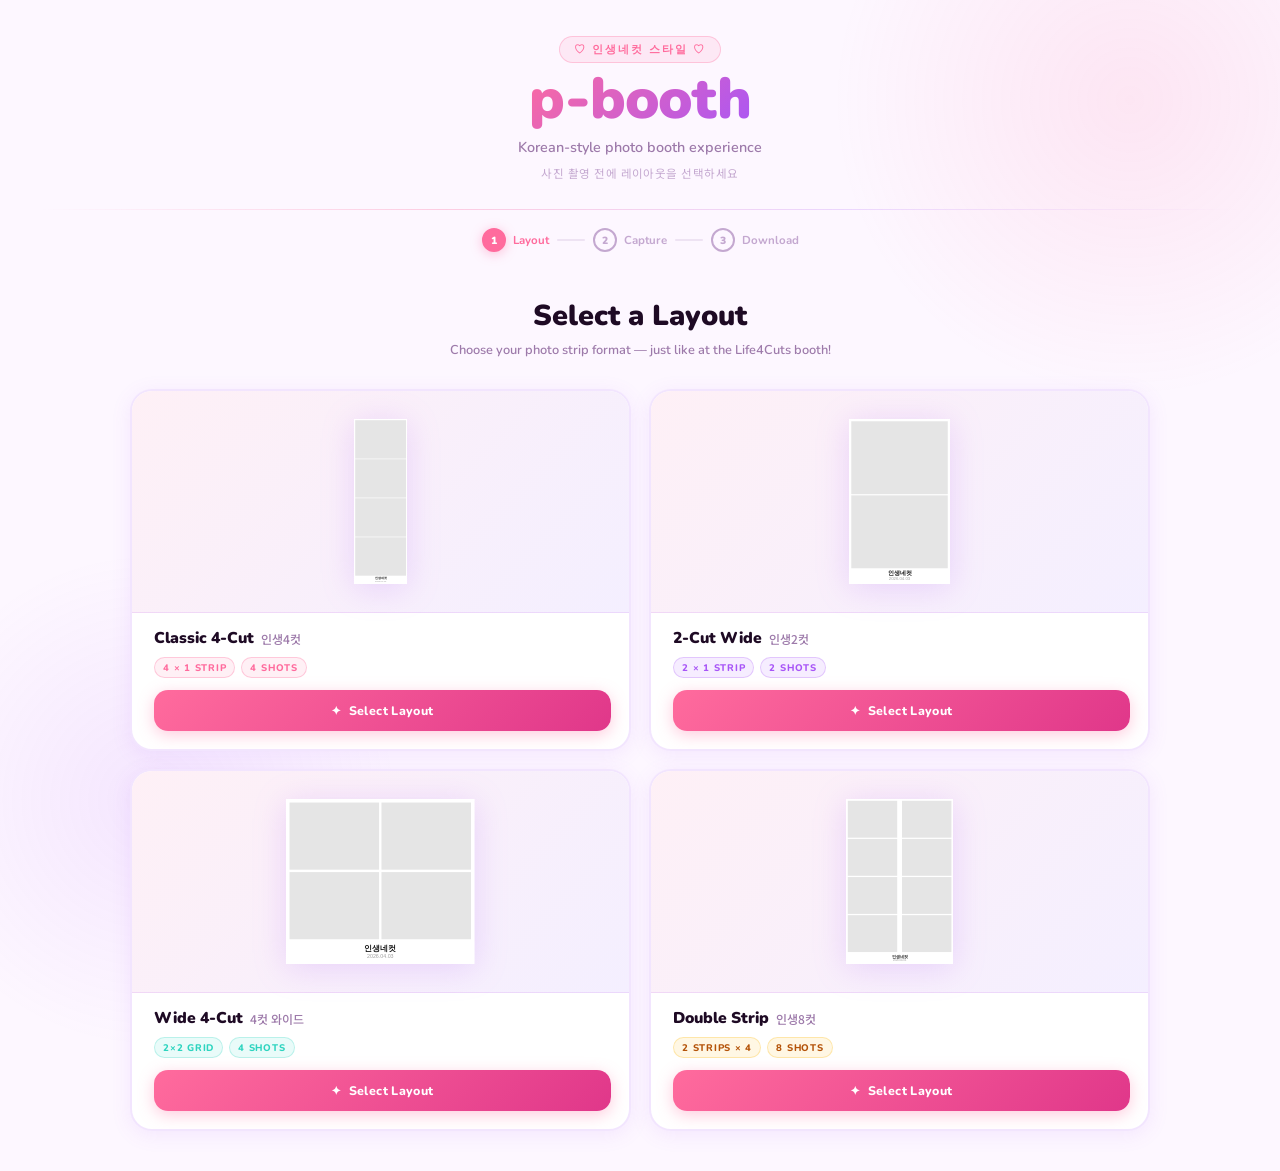
==== index.html @ baca501d "update" ====
<!DOCTYPE html>
<html lang="en">
<head>
  <meta charset="UTF-8">
  <meta name="viewport" content="width=device-width, initial-scale=1.0, maximum-scale=1.0">
  <title>p-booth — Choose Your Layout</title>
  <link rel="stylesheet" href="css/style.css">
</head>
<body>

  <header class="site-header">
    <span class="eyebrow">♡ 인생네컷 스타일 ♡</span>
    <h1><span class="highlight">p-booth</span></h1>
    <p class="subtitle">Korean-style photo booth experience</p>
    <p class="kr-label">사진 촬영 전에 레이아웃을 선택하세요</p>
    <div class="header-rule"></div>
  </header>

  <div class="steps">
    <div class="step active"><div class="step-num">1</div><span>Layout</span></div>
    <div class="divider"></div>
    <div class="step"><div class="step-num">2</div><span>Capture</span></div>
    <div class="divider"></div>
    <div class="step"><div class="step-num">3</div><span>Download</span></div>
  </div>

  <main class="page-wrapper">
    <div class="section-head fade-in">
      <h2>Select a Layout</h2>
      <p>Choose your photo strip format — just like at the Life4Cuts booth!</p>
    </div>

    <div class="layout-and-customize">
    <div id="layoutGrid" class="layout-grid stagger"></div>

    <!-- CUSTOMIZE PANEL -->
    <div id="customizePanel" class="customize-panel hidden">
      <div class="customize-inner">

        <div class="customize-header">
          <div class="customize-title">
            <span class="customize-icon">🎨</span>
            <div>
              <h3>Customize Your Strip</h3>
              <p>Pick a color, add text &amp; date</p>
            </div>
          </div>
          <div class="selected-layout-badge" id="selectedLayoutBadge"></div>
        </div>

        <!-- Strip Color -->
        <div class="customize-section">
          <label class="customize-label">Strip Background Color</label>
          <div class="color-swatches" id="colorSwatches">
            <div class="swatch-group-label">Pastels</div>
            <button class="color-swatch selected" data-color="#ffffff" data-name="White"    style="background:#ffffff;"  title="White"></button>
            <button class="color-swatch"          data-color="#ffe0ec" data-name="Blush"    style="background:#ffe0ec;"  title="Blush Pink"></button>
            <button class="color-swatch"          data-color="#f0e6ff" data-name="Lavender" style="background:#f0e6ff;"  title="Lavender"></button>
            <button class="color-swatch"          data-color="#d6f5f0" data-name="Mint"     style="background:#d6f5f0;"  title="Mint"></button>
            <button class="color-swatch"          data-color="#ffecd9" data-name="Peach"    style="background:#ffecd9;"  title="Peach"></button>
            <button class="color-swatch"          data-color="#d4ecff" data-name="Sky"      style="background:#d4ecff;"  title="Sky Blue"></button>
            <button class="color-swatch"          data-color="#fff3c2" data-name="Lemon"    style="background:#fff3c2;"  title="Lemon"></button>
            <button class="color-swatch"          data-color="#fce4f8" data-name="Lilac"    style="background:#fce4f8;"  title="Lilac"></button>
            <div class="swatch-group-label" style="margin-top:10px;">Dark</div>
            <button class="color-swatch dark-swatch" data-color="#1a1a1a" data-name="Black"       style="background:#1a1a1a;" title="Black"></button>
            <button class="color-swatch dark-swatch" data-color="#1e1b2e" data-name="Night Purple" style="background:#1e1b2e;" title="Night Purple"></button>
            <button class="color-swatch dark-swatch" data-color="#0f1f18" data-name="Dark Green"   style="background:#0f1f18;" title="Dark Green"></button>
            <button class="color-swatch dark-swatch" data-color="#1a0a0a" data-name="Dark Red"     style="background:#1a0a0a;" title="Dark Red"></button>
            <button class="color-swatch dark-swatch" data-color="#0d1b2a" data-name="Dark Navy"    style="background:#0d1b2a;" title="Dark Navy"></button>
            <button class="color-swatch dark-swatch" data-color="#2d2016" data-name="Dark Brown"   style="background:#2d2016;" title="Dark Brown"></button>
            <button class="color-swatch dark-swatch" data-color="#1f1f1f" data-name="Charcoal"     style="background:#1f1f1f;" title="Charcoal"></button>
            <button class="color-swatch dark-swatch" data-color="#12141c" data-name="Midnight"     style="background:#12141c;" title="Midnight"></button>
          </div>
          <p class="color-name-label" id="colorNameLabel">White</p>
        </div>

        <!-- Custom Text + Date row -->
        <div class="customize-section">
          <div class="text-date-row">
            <!-- Text -->
            <div class="text-date-col grow">
              <label class="customize-label" for="customTextInput">
                Strip Text <span style="color:var(--text-light);font-weight:600;">(optional)</span>
              </label>
              <div class="text-input-wrap">
                <input type="text" id="customTextInput" class="custom-text-input"
                  placeholder="e.g. BFFs 4ever ♡" maxlength="40">
                <span class="char-counter" id="charCounter">0/40</span>
              </div>
            </div>
            <!-- Date -->
            <div class="text-date-col">
              <label class="customize-label" for="customDateInput">Date</label>
              <input type="date" id="customDateInput" class="custom-date-input">
            </div>
          </div>

          <div class="text-suggestions" style="margin-top:10px;">
            <span class="text-sug-label">Quick text:</span>
            <button class="text-sug" onclick="setCustomText('best friends ♡')">best friends ♡</button>
            <button class="text-sug" onclick="setCustomText('memories 🌸')">memories 🌸</button>
            <button class="text-sug" onclick="setCustomText('인생네컷 ✦')">인생네컷 ✦</button>
          </div>
        </div>

        <button class="btn btn-primary btn-lg continue-btn" id="continueBtn" onclick="continueToCamera()">
          <span>✦</span> Continue →
        </button>

      </div>
    </div>

    </div><!-- end layout-and-customize -->

  </main>

  <script src="js/layout.js"></script>
</body>
</html>
---- css/style.css ----
@import url('https://fonts.googleapis.com/css2?family=Nunito:ital,wght@0,400;0,600;0,700;0,800;0,900;1,400&family=Noto+Sans+KR:wght@400;500;700&display=swap');

/* ─── TOKENS ─── */
:root {
  --bg:           #fdf7ff;
  --bg-2:         #fff0f7;
  --surface:      #ffffff;
  --pink:         #ff6b9d;
  --pink-light:   #ffb3ce;
  --pink-dim:     rgba(255,107,157,.1);
  --pink-border:  rgba(255,107,157,.3);
  --purple:       #a855f7;
  --purple-dim:   rgba(168,85,247,.1);
  --mint:         #2dd4bf;
  --mint-dim:     rgba(45,212,191,.1);
  --yellow:       #fbbf24;
  --yellow-dim:   rgba(251,191,36,.12);
  --text:         #1e0a24;
  --text-muted:   #9d7aaa;
  --text-light:   #c4a8d0;
  --border:       rgba(168,85,247,.15);

  --radius:       14px;
  --radius-lg:    22px;
  --radius-xl:    30px;
  --shadow-sm:    0 2px 12px rgba(168,85,247,.08);
  --shadow:       0 8px 32px rgba(168,85,247,.12);
  --shadow-hover: 0 16px 48px rgba(255,107,157,.2);
  --shadow-card:  0 4px 20px rgba(168,85,247,.1);
  --transition:   0.25s cubic-bezier(.4,0,.2,1);

  --font-ui: 'Nunito', sans-serif;
  --font-kr: 'Noto Sans KR', sans-serif;
}

/* ─── RESET ─── */
*, *::before, *::after { box-sizing: border-box; margin: 0; padding: 0; }
html { font-size: 16px; scroll-behavior: smooth; -webkit-text-size-adjust: 100%; }
body {
  font-family: var(--font-ui);
  background: var(--bg);
  color: var(--text);
  min-height: 100vh;
  overflow-x: hidden;
  position: relative;
}

body::before {
  content: '';
  position: fixed; top: -200px; right: -150px;
  width: 600px; height: 600px;
  background: radial-gradient(circle, rgba(255,107,157,.12) 0%, transparent 70%);
  pointer-events: none; z-index: 0;
}
body::after {
  content: '';
  position: fixed; bottom: -150px; left: -100px;
  width: 500px; height: 500px;
  background: radial-gradient(circle, rgba(168,85,247,.1) 0%, transparent 70%);
  pointer-events: none; z-index: 0;
}

/* ─── PAGE WRAPPER ─── */
.page-wrapper {
  max-width: 1100px; margin: 0 auto;
  padding: 0 40px;
  position: relative; z-index: 1;
}

/* ─── HEADER ─── */
.site-header {
  padding: 36px 40px 0;
  display: flex; flex-direction: column;
  align-items: center; gap: 8px;
  position: relative; z-index: 1;
}

.site-header .eyebrow {
  display: inline-flex; align-items: center; gap: 7px;
  font-size: 0.68rem; letter-spacing: 0.18em; text-transform: uppercase;
  color: var(--pink); font-weight: 800;
  background: var(--pink-dim); border: 1.5px solid var(--pink-border);
  padding: 5px 14px; border-radius: 20px;
}

.site-header h1 {
  font-family: var(--font-ui);
  font-size: clamp(2rem, 6vw, 3.6rem);
  font-weight: 900; line-height: 1;
  color: var(--text); letter-spacing: -0.02em;
}
.site-header h1 .highlight {
  background: linear-gradient(135deg, var(--pink) 0%, var(--purple) 100%);
  -webkit-background-clip: text; -webkit-text-fill-color: transparent;
  background-clip: text;
}
.site-header .subtitle { font-size: 0.9rem; color: var(--text-muted); font-weight: 600; }
.site-header .kr-label {
  font-family: var(--font-kr);
  font-size: 0.72rem; color: var(--text-light); letter-spacing: 0.04em;
}

/* Compact header for camera/result pages — smaller logo, less vertical space */
.site-header.compact {
  padding: 12px 40px 0;
  flex-direction: column;
  align-items: center;
  gap: 4px;
}
.site-header.compact .eyebrow { display: none; }
.site-header.compact h1 { font-size: 1.5rem; }
.site-header.compact .subtitle,
.site-header.compact .kr-label { display: none; }
.site-header.compact .header-rule { margin: 6px 0 0; }

/* ─── TOP NAV BAR (camera + result pages) ─── */
.top-bar {
  display: flex; align-items: center; justify-content: space-between;
  padding: 0 28px;
  height: 48px;
  border-bottom: 1.5px solid var(--border);
  position: relative; z-index: 10;
  background: rgba(255,255,255,0.7);
  backdrop-filter: blur(8px);
  flex-shrink: 0;
}
.top-bar-logo {
  font-family: var(--font-ui);
  font-size: 1.3rem; font-weight: 900; line-height: 1;
  background: linear-gradient(135deg, var(--pink) 0%, var(--purple) 100%);
  -webkit-background-clip: text; -webkit-text-fill-color: transparent;
  background-clip: text;
  text-decoration: none;
}
.top-bar-steps {
  display: flex; align-items: center; gap: 7px;
  font-size: 0.7rem; font-weight: 700; color: var(--text-light);
  position: absolute; left: 50%; transform: translateX(-50%);
}
.top-bar-steps .step { display: flex; align-items: center; gap: 5px; }
.top-bar-steps .step.active { color: var(--pink); }
.top-bar-steps .step.done   { color: var(--purple); }
.top-bar-steps .step-num {
  width: 20px; height: 20px; border-radius: 50%;
  border: 1.5px solid currentColor;
  display: flex; align-items: center; justify-content: center;
  font-size: 0.58rem; font-weight: 900;
}
.top-bar-steps .step.active .step-num { background: var(--pink); border-color: var(--pink); color: white; }
.top-bar-steps .step.done   .step-num { background: var(--purple); border-color: var(--purple); color: white; font-size: 0.5rem; }
.top-bar-steps .divider { width: 20px; height: 1.5px; background: currentColor; opacity: .25; border-radius: 1px; }
.top-bar-right { display: flex; align-items: center; gap: 10px; }
.top-bar-back {
  font-size: 0.7rem; font-weight: 700; color: var(--text-muted);
  text-decoration: none; transition: color var(--transition);
}
.top-bar-back:hover { color: var(--pink); }

.header-rule {
  width: 100%; height: 1.5px;
  background: linear-gradient(90deg, transparent, rgba(255,107,157,.3), rgba(168,85,247,.2), transparent);
  margin: 20px 0 0;
}

/* ─── STEPS ─── */
.steps {
  display: flex; align-items: center; gap: 8px;
  justify-content: center; padding: 18px 0;
  font-size: 0.72rem; color: var(--text-light); font-weight: 700;
  position: relative; z-index: 1;
}
.steps .step { display: flex; align-items: center; gap: 7px; transition: color var(--transition); }
.steps .step.active { color: var(--pink); }
.steps .step.done   { color: var(--purple); }
.steps .step-num {
  width: 24px; height: 24px; border-radius: 50%;
  border: 2px solid currentColor;
  display: flex; align-items: center; justify-content: center;
  font-size: 0.65rem; font-weight: 900;
}
.steps .step.active .step-num {
  background: var(--pink); border-color: var(--pink); color: white;
  box-shadow: 0 2px 12px rgba(255,107,157,.4);
}
.steps .step.done .step-num { background: var(--purple); border-color: var(--purple); color: white; }
.steps .divider { width: 28px; height: 2px; background: currentColor; opacity: .25; border-radius: 1px; }

/* ─── SECTION HEADING ─── */
.section-head { text-align: center; margin: 26px 0 30px; }
.section-head h2 { font-size: clamp(1.2rem, 3vw, 1.8rem); font-weight: 900; color: var(--text); }
.section-head p  { font-size: 0.8rem; color: var(--text-muted); margin-top: 6px; font-weight: 600; }

/* ─── LAYOUT GRID ─── */
.layout-grid {
  display: grid; grid-template-columns: repeat(2, 1fr);
  gap: 18px; margin: 0 auto 40px;
}

/* ─── LAYOUT CARD ─── */
.layout-card {
  background: var(--surface);
  border: 2px solid var(--border);
  border-radius: var(--radius-lg); overflow: hidden;
  cursor: pointer; position: relative;
  box-shadow: var(--shadow-card);
  transition: border-color var(--transition), transform var(--transition), box-shadow var(--transition);
  -webkit-tap-highlight-color: transparent;
}
.layout-card::before {
  content: ''; position: absolute; top: 0; left: 0;
  width: 4px; height: 100%;
  background: var(--card-accent, var(--pink));
  transition: width var(--transition);
}
.layout-card:hover   { border-color: var(--pink-border); transform: translateY(-4px); box-shadow: var(--shadow-hover); }
.layout-card:hover::before { width: 6px; }
.layout-card.selected {
  border-color: var(--pink);
  box-shadow: 0 0 0 3px rgba(255,107,157,.18), var(--shadow-hover);
}

.badge-selected {
  display: none; position: absolute; top: 10px; right: 10px;
  background: var(--pink); color: white;
  font-size: 0.6rem; font-weight: 900; letter-spacing: 0.1em; text-transform: uppercase;
  padding: 3px 9px; border-radius: 20px;
  box-shadow: 0 2px 8px rgba(255,107,157,.4); z-index: 2;
}
.layout-card.selected .badge-selected { display: block; }

.layout-preview {
  background: linear-gradient(135deg, #fef0f6 0%, #f4efff 100%);
  display: flex; align-items: center; justify-content: center;
  padding: 28px 20px; min-height: 200px;
  border-bottom: 1.5px solid var(--border);
  gap: 10px;
}
.layout-preview svg {
  max-height: 165px; width: auto;
  filter: drop-shadow(0 4px 16px rgba(168,85,247,.2));
  transition: transform var(--transition);
}
.layout-card:hover .layout-preview svg { transform: scale(1.05) translateY(-2px); }

.layout-info { padding: 14px 18px 18px 22px; }
.layout-info .layout-name {
  font-size: 0.98rem; font-weight: 900; color: var(--text);
  display: flex; align-items: center; gap: 7px; flex-wrap: wrap;
}
.layout-info .layout-name .kr {
  font-family: var(--font-kr); font-size: 0.75rem;
  font-weight: 500; color: var(--text-muted);
}
.layout-info .layout-meta { display: flex; gap: 6px; margin: 8px 0 12px; flex-wrap: wrap; }
.meta-tag {
  font-size: 0.6rem; letter-spacing: 0.08em; text-transform: uppercase;
  font-weight: 800; padding: 3px 8px; border-radius: 20px;
}
.meta-tag.pink   { color: var(--pink);   background: var(--pink-dim);   border: 1.5px solid var(--pink-border); }
.meta-tag.purple { color: var(--purple); background: var(--purple-dim); border: 1.5px solid rgba(168,85,247,.25); }
.meta-tag.mint   { color: var(--mint);   background: var(--mint-dim);   border: 1.5px solid rgba(45,212,191,.25); }
.meta-tag.yellow { color: #b45309;       background: var(--yellow-dim); border: 1.5px solid rgba(251,191,36,.3); }

/* ─── TWO-COLUMN DESKTOP LAYOUT ─── */
.layout-and-customize {
  display: flex;
  align-items: flex-start;
  gap: 24px;
  max-width: 1100px;
  margin: 0 auto;
}
.layout-and-customize .layout-grid {
  flex: 1 1 0;
  min-width: 0;
  margin: 0 0 40px;
}

/* ─── CUSTOMIZE PANEL ─── */
.customize-panel {
  width: 360px;
  flex-shrink: 0;
  position: sticky;
  top: 24px;
  background: var(--surface);
  border: 2px solid var(--pink-border);
  border-radius: var(--radius-xl);
  box-shadow: 0 20px 60px rgba(255,107,157,.12);
  overflow: hidden;
  transform: translateY(0);
  transition: opacity 0.4s ease, transform 0.4s ease;
  margin-bottom: 60px;
}
.customize-panel.hidden { display: none; }
.customize-panel.panel-enter { animation: panelSlideIn 0.4s cubic-bezier(.4,0,.2,1); }
@keyframes panelSlideIn {
  from { opacity: 0; transform: translateY(20px); }
  to   { opacity: 1; transform: translateY(0); }
}

.customize-inner {
  padding: 28px 32px;
}

.customize-header {
  display: flex; align-items: center; justify-content: space-between;
  margin-bottom: 24px; flex-wrap: wrap; gap: 12px;
}
.customize-title {
  display: flex; align-items: center; gap: 14px;
}
.customize-icon { font-size: 2rem; }
.customize-title h3 { font-size: 1.1rem; font-weight: 900; color: var(--text); }
.customize-title p  { font-size: 0.72rem; color: var(--text-muted); font-weight: 600; margin-top: 2px; }

.selected-layout-badge {
  display: flex; align-items: center; gap: 8px;
  background: var(--pink-dim); border: 1.5px solid var(--pink-border);
  padding: 6px 14px; border-radius: 20px;
  font-size: 0.72rem; font-weight: 800; color: var(--pink);
}
.badge-layout-dot {
  width: 10px; height: 10px; border-radius: 50%; display: inline-block;
}

.customize-section {
  margin-bottom: 24px;
}
.customize-label {
  display: block; font-size: 0.7rem; font-weight: 900;
  letter-spacing: 0.12em; text-transform: uppercase;
  color: var(--text-muted); margin-bottom: 12px;
}

/* ─── COLOR SWATCHES ─── */
.color-swatches {
  display: flex; flex-wrap: wrap; gap: 10px; margin-bottom: 8px;
}
.color-swatch {
  width: 44px; height: 44px; border-radius: 50%;
  border: 3px solid transparent;
  cursor: pointer; position: relative;
  transition: transform var(--transition), box-shadow var(--transition), border-color var(--transition);
  box-shadow: 0 2px 8px rgba(0,0,0,.12);
  -webkit-tap-highlight-color: transparent;
  outline: none;
}
.color-swatch:hover { transform: scale(1.12); box-shadow: 0 4px 16px rgba(0,0,0,.2); }
.color-swatch.selected {
  border-color: var(--pink);
  box-shadow: 0 0 0 3px rgba(255,107,157,.3), 0 4px 16px rgba(0,0,0,.2);
  transform: scale(1.1);
}
.color-swatch.selected::after {
  content: '✓';
  position: absolute; inset: 0;
  display: flex; align-items: center; justify-content: center;
  font-size: 18px; font-weight: 900; color: rgba(0,0,0,.45);
}
/* White swatch gets a border so it's visible */
.color-swatch[data-color="#ffffff"] { border: 3px solid #e8d8f4; }
.color-swatch[data-color="#ffffff"].selected { border-color: var(--pink); }

.color-name-label {
  font-size: 0.72rem; font-weight: 700; color: var(--text-muted);
}

/* ─── STRIP COLOR PREVIEW ─── */
.strip-color-preview {
  display: flex; align-items: center; justify-content: center;
  padding: 20px;
  background: linear-gradient(135deg, #fef0f6, #f4efff);
  border-radius: var(--radius);
  border: 1.5px solid var(--border);
  min-height: 120px;
}

.preview-strip {
  width: 80px; border-radius: 6px;
  overflow: hidden; box-shadow: 0 4px 20px rgba(168,85,247,.2);
  transition: background 0.3s ease;
  border: 1.5px solid rgba(168,85,247,.15);
}

.preview-bar {
  height: 8px;
  transition: background 0.3s ease;
}

.preview-photos {
  padding: 4px;
  display: grid; grid-template-columns: 1fr;
  gap: 3px;
}
.preview-photo-slot {
  height: 16px; border-radius: 3px;
  background: rgba(255,255,255,.6);
  border: 1px solid rgba(168,85,247,.2);
  transition: border-color 0.3s;
}

.preview-footer {
  padding: 4px 6px; text-align: center;
}
.preview-footer span {
  font-size: 5px; font-weight: 800; color: white;
  font-family: var(--font-ui); white-space: nowrap;
  display: block; overflow: hidden; text-overflow: ellipsis;
}

/* ─── CUSTOM TEXT INPUT ─── */
.text-input-wrap {
  position: relative; margin-bottom: 10px;
}
.custom-text-input {
  width: 100%; padding: 12px 50px 12px 16px;
  background: var(--bg); border: 2px solid var(--border);
  border-radius: var(--radius); font-family: var(--font-ui);
  font-size: 0.88rem; font-weight: 600; color: var(--text);
  outline: none; transition: border-color var(--transition), box-shadow var(--transition);
  -webkit-appearance: none; appearance: none;
}
.custom-text-input:focus {
  border-color: var(--pink);
  box-shadow: 0 0 0 3px rgba(255,107,157,.12);
}
.custom-text-input::placeholder { color: var(--text-light); }

.char-counter {
  position: absolute; right: 14px; top: 50%; transform: translateY(-50%);
  font-size: 0.62rem; font-weight: 700; color: var(--text-light);
}

.text-suggestions {
  display: flex; flex-wrap: wrap; align-items: center; gap: 7px;
}
.text-sug-label {
  font-size: 0.65rem; font-weight: 800; color: var(--text-muted);
  text-transform: uppercase; letter-spacing: 0.08em;
}
.text-sug {
  font-family: var(--font-ui); font-size: 0.7rem; font-weight: 700;
  color: var(--purple); background: var(--purple-dim);
  border: 1.5px solid rgba(168,85,247,.25);
  padding: 4px 10px; border-radius: 20px;
  cursor: pointer; transition: all var(--transition);
  -webkit-tap-highlight-color: transparent;
}
.text-sug:hover { background: var(--purple); color: white; border-color: var(--purple); }

.continue-btn {
  width: 100%; margin-top: 8px;
  background: linear-gradient(135deg, var(--pink), #e0378a);
  color: white; padding: 16px 24px;
  font-size: 0.9rem; font-weight: 800;
  border: none; border-radius: var(--radius);
  box-shadow: 0 6px 20px rgba(255,107,157,.35);
  cursor: pointer; transition: all var(--transition);
  -webkit-tap-highlight-color: transparent;
}
.continue-btn:hover {
  transform: translateY(-2px);
  box-shadow: 0 10px 28px rgba(255,107,157,.45);
}
.continue-btn:active { transform: scale(0.98); }

/* ─── BUTTONS ─── */
.btn {
  display: inline-flex; align-items: center; justify-content: center; gap: 7px;
  font-family: var(--font-ui); font-size: 0.78rem; font-weight: 800;
  letter-spacing: 0.03em; border: none; cursor: pointer;
  border-radius: var(--radius); transition: all var(--transition);
  text-decoration: none; white-space: nowrap;
  -webkit-tap-highlight-color: transparent; touch-action: manipulation;
}
.btn-primary {
  background: linear-gradient(135deg, var(--pink), #e0378a);
  color: white; padding: 12px 20px; width: 100%;
  box-shadow: 0 4px 16px rgba(255,107,157,.35);
}
.btn-primary:hover {
  background: linear-gradient(135deg, #ff85b3, var(--pink));
  box-shadow: 0 6px 24px rgba(255,107,157,.5); transform: translateY(-1px);
}
.btn-primary:active { transform: scale(0.98); }
.btn-secondary {
  background: white; color: var(--text);
  padding: 12px 20px; border: 2px solid var(--border);
  box-shadow: var(--shadow-sm);
}
.btn-secondary:hover { border-color: var(--pink); color: var(--pink); }
.btn-purple {
  background: linear-gradient(135deg, var(--purple), #7c3aed);
  color: white; padding: 12px 20px;
  box-shadow: 0 4px 16px rgba(168,85,247,.35);
}
.btn-purple:hover { box-shadow: 0 6px 24px rgba(168,85,247,.5); transform: translateY(-1px); }
.btn-mint {
  background: linear-gradient(135deg, var(--mint), #0d9488);
  color: white; padding: 12px 20px;
  box-shadow: 0 4px 14px rgba(45,212,191,.3);
}
.btn-ghost {
  background: transparent; color: var(--text-muted); padding: 10px 16px; font-size: 0.72rem;
}
.btn-ghost:hover { color: var(--pink); }
.btn-lg { padding: 15px 28px; font-size: 0.85rem; border-radius: 16px; }

/* ─── MODE TOGGLE ─── */
.mode-toggle-wrap {
  display: flex; justify-content: center;
  padding: 8px 0 0; position: relative; z-index: 1;
}
.mode-toggle {
  display: flex; gap: 0;
  background: var(--surface); border: 2px solid var(--border);
  border-radius: 50px; padding: 4px;
  box-shadow: var(--shadow-sm);
}
.mode-btn {
  font-family: var(--font-ui); font-size: 0.78rem; font-weight: 800;
  padding: 9px 22px; border-radius: 50px; border: none;
  cursor: pointer; background: transparent; color: var(--text-muted);
  transition: all var(--transition); white-space: nowrap;
  -webkit-tap-highlight-color: transparent;
}
.mode-btn.active {
  background: linear-gradient(135deg, var(--pink), #e0378a);
  color: white; box-shadow: 0 3px 12px rgba(255,107,157,.35);
}

/* ─── CAMERA PAGE ─── */
.camera-layout {
  display: grid; grid-template-columns: 1fr 270px; gap: 16px;
  max-width: 980px; margin: 0 auto; padding: 0 24px 12px;
  align-items: stretch; height: 100%;
  box-sizing: border-box;
  position: relative; z-index: 1;
}
.camera-viewfinder {
  position: relative; background: #1a0a24;
  border-radius: var(--radius-lg); overflow: hidden;
  border: 2px solid var(--border); aspect-ratio: 4/3; box-shadow: var(--shadow);
}
.camera-viewfinder video, canvas#snapshot {
  width: 100%; height: 100%; object-fit: cover; display: block;
}
canvas#snapshot { display: none; }
.vf-corner {
  position: absolute; width: 22px; height: 22px;
  border-color: var(--pink); border-style: solid; opacity: .85;
}
.vf-corner.tl { top: 12px; left: 12px; border-width: 2px 0 0 2px; border-radius: 4px 0 0 0; }
.vf-corner.tr { top: 12px; right: 12px; border-width: 2px 2px 0 0; border-radius: 0 4px 0 0; }
.vf-corner.bl { bottom: 12px; left: 12px; border-width: 0 0 2px 2px; border-radius: 0 0 0 4px; }
.vf-corner.br { bottom: 12px; right: 12px; border-width: 0 2px 2px 0; border-radius: 0 0 4px 0; }

.countdown-overlay {
  position: absolute; inset: 0;
  background: rgba(10,0,20,.75); backdrop-filter: blur(3px);
  display: flex; flex-direction: column;
  align-items: center; justify-content: center;
  z-index: 10; opacity: 0; pointer-events: none; transition: opacity 0.2s;
}
.countdown-overlay.visible { opacity: 1; pointer-events: auto; }
.countdown-number {
  font-size: 9rem; font-weight: 900; line-height: 1;
  background: linear-gradient(135deg, var(--pink), var(--purple));
  -webkit-background-clip: text; -webkit-text-fill-color: transparent; background-clip: text;
  filter: drop-shadow(0 0 24px rgba(255,107,157,.5));
  animation: countPulse 1s ease-in-out;
}
@keyframes countPulse {
  0%   { transform: scale(1.5); opacity: 0; }
  25%  { transform: scale(1);   opacity: 1; }
  80%  { transform: scale(1);   opacity: 1; }
  100% { transform: scale(.8);  opacity: 0; }
}
.countdown-label {
  font-size: 0.78rem; font-weight: 800; letter-spacing: 0.18em;
  text-transform: uppercase; color: rgba(255,255,255,.6); margin-top: 14px;
}

.flash-overlay {
  position: absolute; inset: 0; background: white; opacity: 0;
  pointer-events: none; z-index: 20; transition: opacity 0.05s;
}

.shot-progress { margin-top: 14px; }
.shot-bar-track { height: 4px; background: rgba(168,85,247,.12); border-radius: 2px; overflow: hidden; }
.shot-bar-fill {
  height: 100%; background: linear-gradient(90deg, var(--pink), var(--purple));
  border-radius: 2px; transition: width 0.4s cubic-bezier(.4,0,.2,1); width: 0%;
}
.shot-labels { display: flex; justify-content: space-between; margin-top: 8px; }
.shot-label-current { font-size: 0.72rem; font-weight: 800; color: var(--pink); }
.shot-label-total   { font-size: 0.72rem; color: var(--text-muted); font-weight: 600; }

.camera-controls { margin-top: 16px; display: flex; gap: 10px; align-items: center; }

/* Sidebar */
.sidebar-panel {
  background: var(--surface); border: 2px solid var(--border);
  border-radius: var(--radius-lg); padding: 16px;
  margin-bottom: 14px; box-shadow: var(--shadow-sm);
}
.sidebar-panel h3 {
  font-size: 0.6rem; font-weight: 900; letter-spacing: 0.18em;
  text-transform: uppercase; color: var(--text-muted); margin-bottom: 12px;
}
.layout-badge { display: flex; align-items: center; gap: 12px; }
.layout-badge-icon {
  width: 46px; height: 46px;
  background: linear-gradient(135deg, var(--pink-dim), var(--purple-dim));
  border: 2px solid var(--pink-border); border-radius: 12px;
  display: flex; align-items: center; justify-content: center;
  font-size: 0.65rem; font-weight: 900; color: var(--pink);
  text-align: center; line-height: 1.3; font-family: var(--font-kr);
}
.layout-badge-info .name { font-weight: 900; font-size: 0.9rem; color: var(--text); }
.layout-badge-info .sub  { font-size: 0.62rem; color: var(--text-light); font-weight: 700; margin-top: 2px; }

/* Strip style sidebar */
.sidebar-strip-style {
  display: flex; align-items: center; gap: 8px; flex-wrap: wrap;
  font-size: 0.75rem; font-weight: 700; color: var(--text-muted);
}
.strip-color-dot {
  width: 18px; height: 18px; border-radius: 50%;
  border: 2px solid rgba(168,85,247,.2); flex-shrink: 0;
}
.sidebar-text-preview {
  font-size: 0.62rem; color: var(--text-light); font-style: italic;
  max-width: 180px; overflow: hidden; text-overflow: ellipsis; white-space: nowrap;
}
.btn-edit-style {
  display: inline-block; font-size: 0.62rem; font-weight: 800;
  color: var(--purple); text-decoration: none; margin-top: 6px;
  transition: color var(--transition);
}
.btn-edit-style:hover { color: var(--pink); }

.thumbnails-grid { display: grid; gap: 7px; }
.thumbnails-grid.cols-1 { grid-template-columns: 1fr; }
.thumbnails-grid.cols-2 { grid-template-columns: repeat(2, 1fr); }
.thumbnails-grid.cols-4 { grid-template-columns: repeat(4, 1fr); }

.thumb-slot {
  aspect-ratio: 1.55 / 1; /* matches exact reference photo ratio */
  background: linear-gradient(135deg, #fef0f6, #f4efff);
  border: 2px dashed rgba(168,85,247,.2);
  border-radius: 8px; overflow: hidden; position: relative;
  transition: border-color var(--transition);
}
.thumb-slot.captured { border-style: solid; border-color: var(--pink); box-shadow: 0 2px 8px rgba(255,107,157,.2); }
.thumb-slot img { width: 100%; height: 100%; object-fit: cover; display: block; opacity: 0; transition: opacity 0.3s; }
.thumb-slot.captured img { opacity: 1; }
.thumb-slot .slot-num {
  position: absolute; inset: 0;
  display: flex; align-items: center; justify-content: center;
  font-size: 0.62rem; color: var(--text-light); font-weight: 800; pointer-events: none;
}
.thumb-slot.captured .slot-num { display: none; }

/* ─── LIVE STRIP PREVIEW (camera sidebar) ─── */
.live-preview-wrap {
  width: 100%;
  background: #f8f4ff;
  border-radius: 10px;
  overflow: hidden;
  display: flex;
  align-items: center;
  justify-content: center;
  min-height: 80px;
  padding: 6px;
  box-sizing: border-box;
}
.live-preview-wrap canvas {
  display: none;
  width: 100%;
  height: auto;
  border-radius: 4px;
  box-shadow: 0 2px 12px rgba(0,0,0,0.10);
}
.live-preview-placeholder {
  display: flex;
  flex-direction: column;
  align-items: center;
  gap: 6px;
  padding: 18px 0;
  color: var(--text-light);
  font-size: 0.68rem;
  font-weight: 600;
  text-align: center;
}
.live-preview-placeholder span { font-size: 1.6rem; opacity: 0.5; }

.status-msg { text-align: center; padding: 10px; font-size: 0.75rem; font-weight: 700; color: var(--text-muted); }
.status-msg.active { color: var(--pink); }

.ready-state {
  display: flex; flex-direction: column;
  align-items: center; justify-content: center;
  gap: 16px; min-height: 300px; text-align: center;
}
.ready-state .big-icon { font-size: 3.5rem; animation: float 3s ease-in-out infinite; }
@keyframes float { 0%, 100% { transform: translateY(0); } 50% { transform: translateY(-10px); } }
.ready-state h2 { font-size: 1.4rem; font-weight: 900; color: white; }
.ready-state p  { font-size: 0.8rem; font-weight: 600; color: rgba(255,255,255,.55); max-width: 280px; line-height: 1.7; }
.pose-count-badge {
  display: inline-flex; align-items: center; gap: 6px;
  background: rgba(255,107,157,.2); border: 1.5px solid rgba(255,107,157,.4);
  color: var(--pink-light); font-size: 0.72rem; font-weight: 800;
  padding: 5px 14px; border-radius: 20px;
}

.permission-error {
  display: none; flex-direction: column; align-items: center; justify-content: center;
  gap: 14px; padding: 40px; text-align: center; min-height: 300px;
}
.permission-error.visible { display: flex; }
.permission-error .icon { font-size: 3rem; }
.permission-error h3 { font-weight: 900; font-size: 1.1rem; color: #ff4444; }
.permission-error p  { font-size: 0.78rem; color: rgba(255,255,255,.4); max-width: 300px; line-height: 1.7; }

/* ─── UPLOAD MODE ─── */
.upload-mode-container {
  background: var(--surface); border: 2px solid var(--border);
  border-radius: var(--radius-lg); padding: 24px;
  box-shadow: var(--shadow-sm);
}

.upload-header {
  display: flex; align-items: center; gap: 14px;
  margin-bottom: 20px;
}
.upload-header-icon { font-size: 2rem; }
.upload-header h3 { font-size: 1rem; font-weight: 900; color: var(--text); }
.upload-header p  { font-size: 0.72rem; color: var(--text-muted); font-weight: 600; margin-top: 3px; }

.upload-slots-grid {
  display: grid; gap: 10px; margin-bottom: 16px;
}

.upload-slot {
  aspect-ratio: 4/3; border-radius: var(--radius);
  border: 2px dashed rgba(168,85,247,.25);
  background: linear-gradient(135deg, #fef0f6, #f4efff);
  position: relative; overflow: hidden; cursor: pointer;
  transition: border-color var(--transition), transform var(--transition);
  -webkit-tap-highlight-color: transparent;
}
.upload-slot:hover { border-color: var(--pink); transform: scale(1.01); }
.upload-slot:active { transform: scale(0.98); }
.upload-slot.filled { border-style: solid; border-color: var(--pink); }

.upload-slot-placeholder {
  position: absolute; inset: 0;
  display: flex; flex-direction: column;
  align-items: center; justify-content: center; gap: 6px;
}
.upload-slot-icon {
  width: 36px; height: 36px; border-radius: 50%;
  background: rgba(255,107,157,.15); border: 2px dashed rgba(255,107,157,.4);
  display: flex; align-items: center; justify-content: center;
  font-size: 1.1rem; font-weight: 900; color: var(--pink);
}
.upload-slot-num {
  font-size: 0.65rem; font-weight: 800; color: var(--text-muted);
  letter-spacing: 0.05em;
}

.upload-slot-img {
  width: 100%; height: 100%; object-fit: cover;
}

.upload-slot-remove {
  position: absolute; top: 6px; right: 6px;
  width: 26px; height: 26px; border-radius: 50%;
  background: rgba(255,50,80,.85); border: none;
  color: white; font-size: 0.7rem; font-weight: 900;
  cursor: pointer; display: none; align-items: center; justify-content: center;
  z-index: 5; transition: background var(--transition);
  -webkit-tap-highlight-color: transparent;
}
.upload-slot-remove:hover { background: rgba(220,20,50,1); }

.upload-bulk-wrap {
  display: flex; justify-content: center; margin-bottom: 12px;
}
.upload-bulk-btn {
  width: 100%; font-size: 0.78rem;
  border-style: dashed; border-width: 2px;
}

.upload-progress-wrap { margin-bottom: 4px; }
.upload-progress-bar {
  height: 6px; background: rgba(168,85,247,.12);
  border-radius: 3px; overflow: hidden; margin-bottom: 6px;
}
.upload-progress-fill {
  height: 100%; width: 0%;
  background: linear-gradient(90deg, var(--pink), var(--purple));
  border-radius: 3px; transition: width 0.4s cubic-bezier(.4,0,.2,1);
}
.upload-progress-label {
  font-size: 0.7rem; font-weight: 800; color: var(--text-muted); text-align: center;
}

/* ─── RESULT PAGE ─── */
.result-layout {
  display: grid;
  grid-template-columns: 1fr 220px;
  grid-template-rows: auto 1fr;
  gap: 12px 24px;
  width: 100%; max-width: 960px;
  margin: 0 auto;
  padding: 16px 28px;
  box-sizing: border-box;
  height: 100%;
  align-items: start;
  position: relative; z-index: 1;
}
.result-layout .section-head {
  grid-column: 1 / -1; margin: 0;
  text-align: left;
}
.result-layout .section-head h2 { font-size: 1.2rem; }
.result-layout .section-head p  { font-size: 0.72rem; margin-top: 2px; }

.strip-frame {
  grid-column: 1;
  grid-row: 2;
  background: linear-gradient(135deg, #fef0f6, #f4efff);
  border: 2px solid var(--pink-border);
  border-radius: var(--radius-xl); padding: 14px;
  box-shadow: 0 20px 60px rgba(168,85,247,.15);
  display: flex; align-items: center; justify-content: center;
  height: 100%; max-height: calc(100vh - 130px);
  overflow: hidden;
  box-sizing: border-box;
}
.strip-frame canvas, .strip-frame img {
  max-width: 100%;
  max-height: calc(100vh - 162px);
  width: auto; height: auto;
  object-fit: contain;
  border-radius: 4px; display: block;
}

.result-sidebar {
  grid-column: 2;
  grid-row: 2;
  display: flex; flex-direction: column; gap: 12px;
  padding-top: 4px;
}
.confetti-msg {
  font-size: 0.78rem; font-weight: 700; color: var(--text-muted);
}
.result-actions {
  display: flex; flex-direction: column; gap: 10px;
}
.result-actions .btn { width: 100%; min-width: unset; flex: unset; text-align: center; font-size: 0.82rem; }

.processing-state {
  grid-column: 1 / -1;
  display: flex; flex-direction: column; align-items: center; justify-content: center;
  gap: 18px; height: 100%;
}
.spinner {
  width: 44px; height: 44px;
  border: 3px solid rgba(255,107,157,.15); border-top-color: var(--pink);
  border-radius: 50%; animation: spin 0.7s linear infinite;
}
@keyframes spin { to { transform: rotate(360deg); } }
.processing-state p { font-size: 0.78rem; font-weight: 800; color: var(--text-muted); letter-spacing: 0.06em; }

/* ─── MISC ─── */
.hidden { display: none !important; }
.fade-in { animation: fadeIn 0.45s ease forwards; }
@keyframes fadeIn { from { opacity: 0; transform: translateY(14px); } to { opacity: 1; transform: translateY(0); } }
.stagger > * { opacity: 0; animation: fadeIn 0.4s cubic-bezier(.4,0,.2,1) forwards; }
.stagger > *:nth-child(1) { animation-delay: .05s; }
.stagger > *:nth-child(2) { animation-delay: .12s; }
.stagger > *:nth-child(3) { animation-delay: .19s; }
.stagger > *:nth-child(4) { animation-delay: .26s; }

.back-link {
  display: inline-flex; align-items: center; gap: 6px;
  font-size: 0.72rem; font-weight: 800; color: var(--text-muted);
  text-decoration: none; transition: color var(--transition);
  margin: 10px 0 0 40px; position: relative; z-index: 1;
}
.back-link:hover { color: var(--pink); }

[data-tooltip] { position: relative; }
[data-tooltip]:hover::after {
  content: attr(data-tooltip); position: absolute;
  bottom: calc(100% + 6px); left: 50%; transform: translateX(-50%);
  background: var(--text); color: white; font-size: 0.62rem; font-weight: 700;
  white-space: nowrap; padding: 5px 10px; border-radius: 8px;
  pointer-events: none; z-index: 200; box-shadow: var(--shadow-sm);
}

.mobile-thumbs { display: none; }

/* ─── RESPONSIVE / MOBILE ─── */
@media (max-width: 768px) {
  /* Global */
  .page-wrapper  { padding: 0 16px; }
  .site-header   { padding: 20px 16px 0; }
  .back-link     { margin-left: 16px; }

  /* Stack layout grid and customize panel vertically on mobile */
  .layout-and-customize {
    flex-direction: column;
  }
  .layout-and-customize .layout-grid {
    width: 100%;
  }
  .customize-panel {
    width: 100%;
    position: static;
  }

  /* Layout grid: single column */
  .layout-grid {
    grid-template-columns: 1fr;
    max-width: 400px; margin-bottom: 28px;
  }

  /* Layout preview slightly shorter */
  .layout-preview { min-height: 140px; padding: 18px 16px; }

  /* Customize panel */
  .customize-inner    { padding: 20px 16px; }
  .customize-header   { flex-direction: column; align-items: flex-start; gap: 10px; }
  .color-swatches     { gap: 8px; }
  .color-swatch       { width: 38px; height: 38px; }
  .text-suggestions   { gap: 6px; }

  /* Camera page */
  .camera-layout  { grid-template-columns: 1fr; padding: 0 16px 40px; }
  .camera-sidebar { display: none; }
  .mode-toggle-wrap { padding: 10px 16px 0; }
  .mode-btn { padding: 10px 16px; font-size: 0.72rem; }

  /* Mobile thumbnails */
  .mobile-thumbs {
    display: flex !important; gap: 7px; justify-content: center; margin-top: 12px;
  }

  /* Upload mode: 2 columns max on mobile */
  .upload-slots-grid { grid-template-columns: repeat(2, 1fr) !important; }
  .upload-mode-container { padding: 16px; }

  /* Result page — stack on mobile */
  .result-layout {
    grid-template-columns: 1fr;
    padding: 12px 16px;
    gap: 12px;
    height: auto; overflow-y: auto;
  }
  .result-layout .section-head { grid-column: 1; }
  .strip-frame {
    grid-column: 1; grid-row: auto;
    padding: 12px; max-height: 55vh;
  }
  .strip-frame canvas, .strip-frame img { max-height: 50vh; }
  .result-sidebar {
    grid-column: 1; grid-row: auto;
  }
  .confetti-msg { text-align: center; }
  .result-actions {
    flex-direction: row; flex-wrap: wrap; justify-content: center;
  }
  .result-actions .btn { min-width: 130px; flex: 1; }

  /* Camera viewfinder full width */
  .camera-viewfinder { border-radius: 14px; }
}

@media (max-width: 400px) {
  .color-swatch     { width: 34px; height: 34px; }
  .text-sug         { font-size: 0.65rem; padding: 4px 8px; }
  .mode-btn         { padding: 9px 12px; font-size: 0.68rem; }
  .customize-icon   { font-size: 1.5rem; }
  .upload-slot-icon { width: 28px; height: 28px; font-size: 0.9rem; }
}

/* Touch device optimizations */
@media (hover: none) and (pointer: coarse) {
  .layout-card:hover { transform: none; }
  .layout-card:active { transform: scale(0.98); }
  .color-swatch:hover { transform: none; }
  .color-swatch:active { transform: scale(1.08); }
  .text-sug:hover { background: var(--purple-dim); color: var(--purple); border-color: rgba(168,85,247,.25); }
  .text-sug:active { background: var(--purple); color: white; }
  .btn:hover { transform: none; }
  .btn:active { transform: scale(0.97); }
  .upload-slot:hover { transform: none; border-color: rgba(168,85,247,.25); }
  .upload-slot:active { transform: scale(0.98); border-color: var(--pink); }
}

/* ─── DATE INPUT & TEXT-DATE ROW ─── */
.text-date-row {
  display: flex; gap: 14px; align-items: flex-end; flex-wrap: wrap;
}
.text-date-col { display: flex; flex-direction: column; }
.text-date-col.grow { flex: 1; min-width: 180px; }

.custom-date-input {
  padding: 12px 14px;
  background: var(--bg); border: 2px solid var(--border);
  border-radius: var(--radius); font-family: var(--font-ui);
  font-size: 0.85rem; font-weight: 600; color: var(--text);
  outline: none; transition: border-color var(--transition), box-shadow var(--transition);
  -webkit-appearance: none; appearance: none;
  white-space: nowrap;
}
.custom-date-input:focus {
  border-color: var(--pink);
  box-shadow: 0 0 0 3px rgba(255,107,157,.12);
}

/* ─── LAYOUT CARD — no left accent bar needed now ─── */
.layout-card::before { display: none; }

/* Preview strip — no bars by default */
.preview-bar { height: 0; }

@media (max-width: 480px) {
  .text-date-row { flex-direction: column; }
  .text-date-col { width: 100%; }
  .custom-date-input { width: 100%; }
}

/* ─── SWATCH GROUPS ─── */
.swatch-group-label {
  width: 100%; font-size: 0.6rem; font-weight: 900;
  letter-spacing: 0.1em; text-transform: uppercase;
  color: var(--text-muted); padding-top: 2px;
}
.color-swatches { flex-wrap: wrap; align-items: center; }

/* Dark swatches: white checkmark */
.dark-swatch.selected::after { color: rgba(255,255,255,0.8); }
.dark-swatch { border: 3px solid #444 !important; }
.dark-swatch.selected { border-color: var(--pink) !important; }
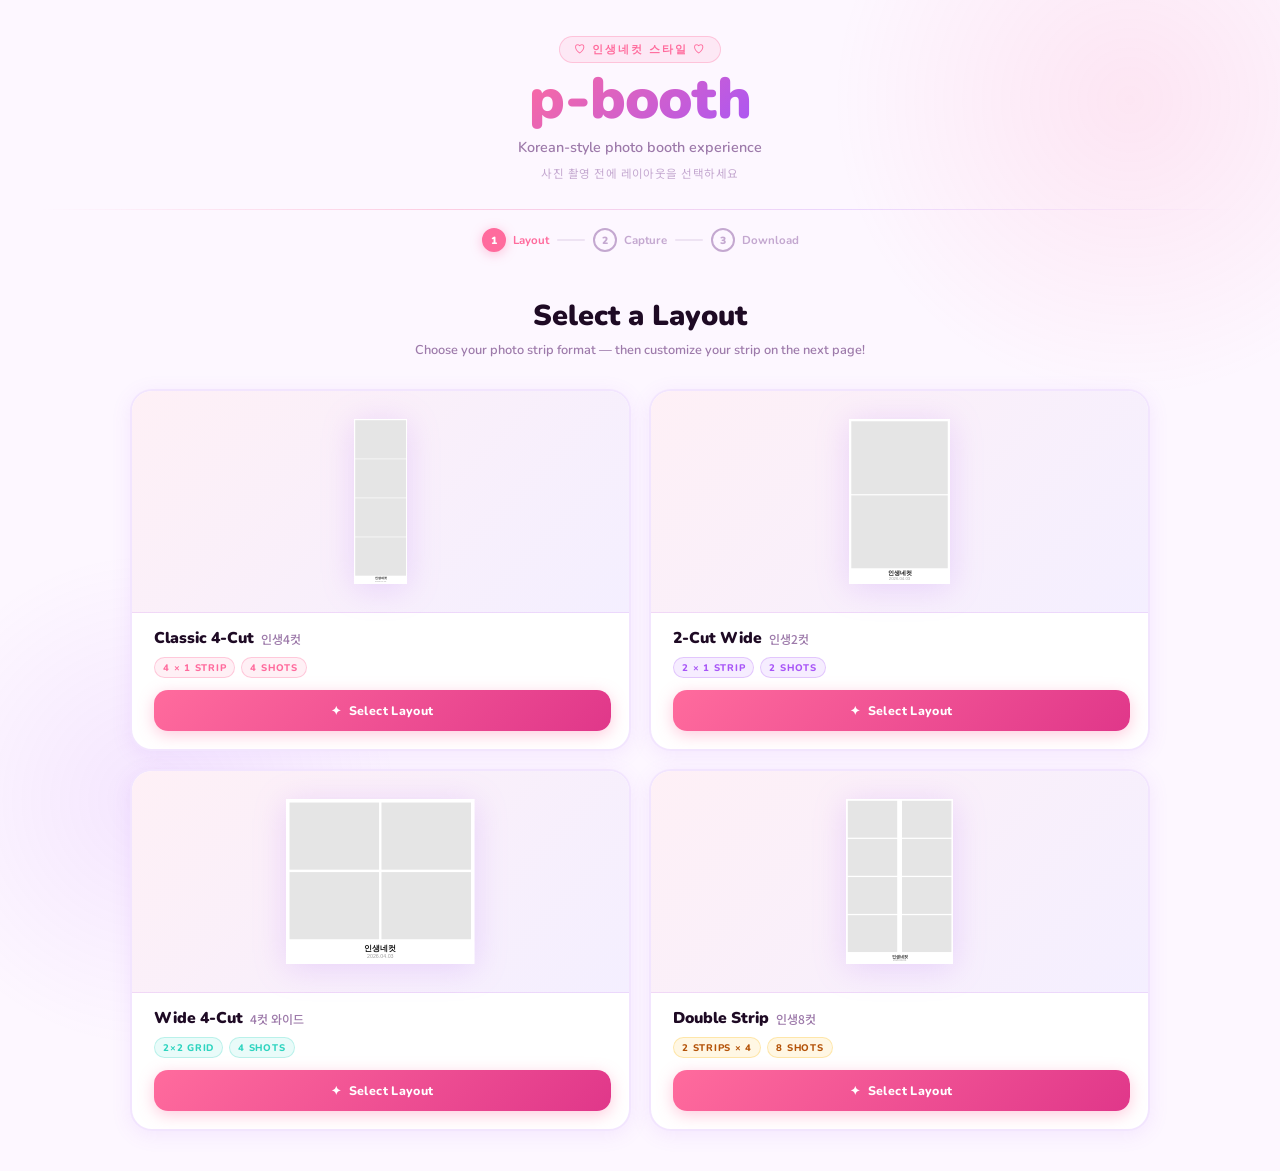
==== commit c7870711: "ui update" ====
--- a/index.html
+++ b/index.html
@@ -27,90 +27,10 @@
   <main class="page-wrapper">
     <div class="section-head fade-in">
       <h2>Select a Layout</h2>
-      <p>Choose your photo strip format — just like at the Life4Cuts booth!</p>
+      <p>Choose your photo strip format — then customize your strip on the next page!</p>
     </div>
 
-    <div class="layout-and-customize">
     <div id="layoutGrid" class="layout-grid stagger"></div>
-
-    <!-- CUSTOMIZE PANEL -->
-    <div id="customizePanel" class="customize-panel hidden">
-      <div class="customize-inner">
-
-        <div class="customize-header">
-          <div class="customize-title">
-            <span class="customize-icon">🎨</span>
-            <div>
-              <h3>Customize Your Strip</h3>
-              <p>Pick a color, add text &amp; date</p>
-            </div>
-          </div>
-          <div class="selected-layout-badge" id="selectedLayoutBadge"></div>
-        </div>
-
-        <!-- Strip Color -->
-        <div class="customize-section">
-          <label class="customize-label">Strip Background Color</label>
-          <div class="color-swatches" id="colorSwatches">
-            <div class="swatch-group-label">Pastels</div>
-            <button class="color-swatch selected" data-color="#ffffff" data-name="White"    style="background:#ffffff;"  title="White"></button>
-            <button class="color-swatch"          data-color="#ffe0ec" data-name="Blush"    style="background:#ffe0ec;"  title="Blush Pink"></button>
-            <button class="color-swatch"          data-color="#f0e6ff" data-name="Lavender" style="background:#f0e6ff;"  title="Lavender"></button>
-            <button class="color-swatch"          data-color="#d6f5f0" data-name="Mint"     style="background:#d6f5f0;"  title="Mint"></button>
-            <button class="color-swatch"          data-color="#ffecd9" data-name="Peach"    style="background:#ffecd9;"  title="Peach"></button>
-            <button class="color-swatch"          data-color="#d4ecff" data-name="Sky"      style="background:#d4ecff;"  title="Sky Blue"></button>
-            <button class="color-swatch"          data-color="#fff3c2" data-name="Lemon"    style="background:#fff3c2;"  title="Lemon"></button>
-            <button class="color-swatch"          data-color="#fce4f8" data-name="Lilac"    style="background:#fce4f8;"  title="Lilac"></button>
-            <div class="swatch-group-label" style="margin-top:10px;">Dark</div>
-            <button class="color-swatch dark-swatch" data-color="#1a1a1a" data-name="Black"       style="background:#1a1a1a;" title="Black"></button>
-            <button class="color-swatch dark-swatch" data-color="#1e1b2e" data-name="Night Purple" style="background:#1e1b2e;" title="Night Purple"></button>
-            <button class="color-swatch dark-swatch" data-color="#0f1f18" data-name="Dark Green"   style="background:#0f1f18;" title="Dark Green"></button>
-            <button class="color-swatch dark-swatch" data-color="#1a0a0a" data-name="Dark Red"     style="background:#1a0a0a;" title="Dark Red"></button>
-            <button class="color-swatch dark-swatch" data-color="#0d1b2a" data-name="Dark Navy"    style="background:#0d1b2a;" title="Dark Navy"></button>
-            <button class="color-swatch dark-swatch" data-color="#2d2016" data-name="Dark Brown"   style="background:#2d2016;" title="Dark Brown"></button>
-            <button class="color-swatch dark-swatch" data-color="#1f1f1f" data-name="Charcoal"     style="background:#1f1f1f;" title="Charcoal"></button>
-            <button class="color-swatch dark-swatch" data-color="#12141c" data-name="Midnight"     style="background:#12141c;" title="Midnight"></button>
-          </div>
-          <p class="color-name-label" id="colorNameLabel">White</p>
-        </div>
-
-        <!-- Custom Text + Date row -->
-        <div class="customize-section">
-          <div class="text-date-row">
-            <!-- Text -->
-            <div class="text-date-col grow">
-              <label class="customize-label" for="customTextInput">
-                Strip Text <span style="color:var(--text-light);font-weight:600;">(optional)</span>
-              </label>
-              <div class="text-input-wrap">
-                <input type="text" id="customTextInput" class="custom-text-input"
-                  placeholder="e.g. BFFs 4ever ♡" maxlength="40">
-                <span class="char-counter" id="charCounter">0/40</span>
-              </div>
-            </div>
-            <!-- Date -->
-            <div class="text-date-col">
-              <label class="customize-label" for="customDateInput">Date</label>
-              <input type="date" id="customDateInput" class="custom-date-input">
-            </div>
-          </div>
-
-          <div class="text-suggestions" style="margin-top:10px;">
-            <span class="text-sug-label">Quick text:</span>
-            <button class="text-sug" onclick="setCustomText('best friends ♡')">best friends ♡</button>
-            <button class="text-sug" onclick="setCustomText('memories 🌸')">memories 🌸</button>
-            <button class="text-sug" onclick="setCustomText('인생네컷 ✦')">인생네컷 ✦</button>
-          </div>
-        </div>
-
-        <button class="btn btn-primary btn-lg continue-btn" id="continueBtn" onclick="continueToCamera()">
-          <span>✦</span> Continue →
-        </button>
-
-      </div>
-    </div>
-
-    </div><!-- end layout-and-customize -->
 
   </main>
 
--- a/css/style.css
+++ b/css/style.css
@@ -530,12 +530,21 @@
 
 /* ─── CAMERA PAGE ─── */
 .camera-layout {
-  display: grid; grid-template-columns: 1fr 270px; gap: 16px;
-  max-width: 980px; margin: 0 auto; padding: 0 24px 12px;
+  display: grid; grid-template-columns: 234px 1fr 210px; gap: 12px;
+  max-width: 1180px; margin: 0 auto; padding: 0 18px 10px;
   align-items: stretch; height: 100%;
   box-sizing: border-box;
   position: relative; z-index: 1;
 }
+/* left panel = customize; right panel = preview/tips */
+.camera-left-panel  { display: flex; flex-direction: column; gap: 10px; height: 100%; overflow: hidden; }
+.camera-right-panel { display: flex; flex-direction: column; gap: 10px; height: 100%; overflow: hidden; }
+/* sidebar-panel inside left/right panels — remove bottom margin so gap handles spacing */
+.camera-left-panel  .sidebar-panel,
+.camera-right-panel .sidebar-panel { margin-bottom: 0; }
+/* live preview canvas fills available height */
+.camera-right-panel .live-preview-wrap { flex: 1; min-height: 0; }
+.camera-right-panel .live-preview-wrap canvas { width: 100% !important; height: auto !important; }
 .camera-viewfinder {
   position: relative; background: #1a0a24;
   border-radius: var(--radius-lg); overflow: hidden;
@@ -940,7 +949,8 @@
 
   /* Camera page */
   .camera-layout  { grid-template-columns: 1fr; padding: 0 16px 40px; }
-  .camera-sidebar { display: none; }
+  .camera-left-panel  { display: none; }
+  .camera-right-panel { display: none; }
   .mode-toggle-wrap { padding: 10px 16px 0; }
   .mode-btn { padding: 10px 16px; font-size: 0.72rem; }
 
@@ -1046,3 +1056,27 @@
 .dark-swatch.selected::after { color: rgba(255,255,255,0.8); }
 .dark-swatch { border: 3px solid #444 !important; }
 .dark-swatch.selected { border-color: var(--pink) !important; }
+
+/* ── Sidebar customize panel tweaks ── */
+#customizeSidePanel h3 { margin-bottom: 10px; }
+#customizeSidePanel .sidebar-color-grid { gap: 5px; }
+#customizeSidePanel .sidebar-swatch {
+  width: 22px; height: 22px; border-radius: 50%;
+  border: 2px solid transparent; cursor: pointer;
+  transition: transform .15s, border-color .15s; outline: none;
+}
+#customizeSidePanel .sidebar-swatch:hover { transform: scale(1.2); }
+#customizeSidePanel .sidebar-swatch.selected {
+  border-color: var(--pink) !important; transform: scale(1.2);
+  box-shadow: 0 0 0 2px rgba(255,107,157,.3);
+}
+#customizeSidePanel .sidebar-swatch[data-color="#ffffff"] { border-color: #ddd; }
+
+/* Reorder hint animation */
+.upload-slot-reorder-hint.visible {
+  animation: fadeInUp .3s ease;
+}
+@keyframes fadeInUp {
+  from { opacity: 0; transform: translateY(4px); }
+  to   { opacity: 1; transform: translateY(0); }
+}
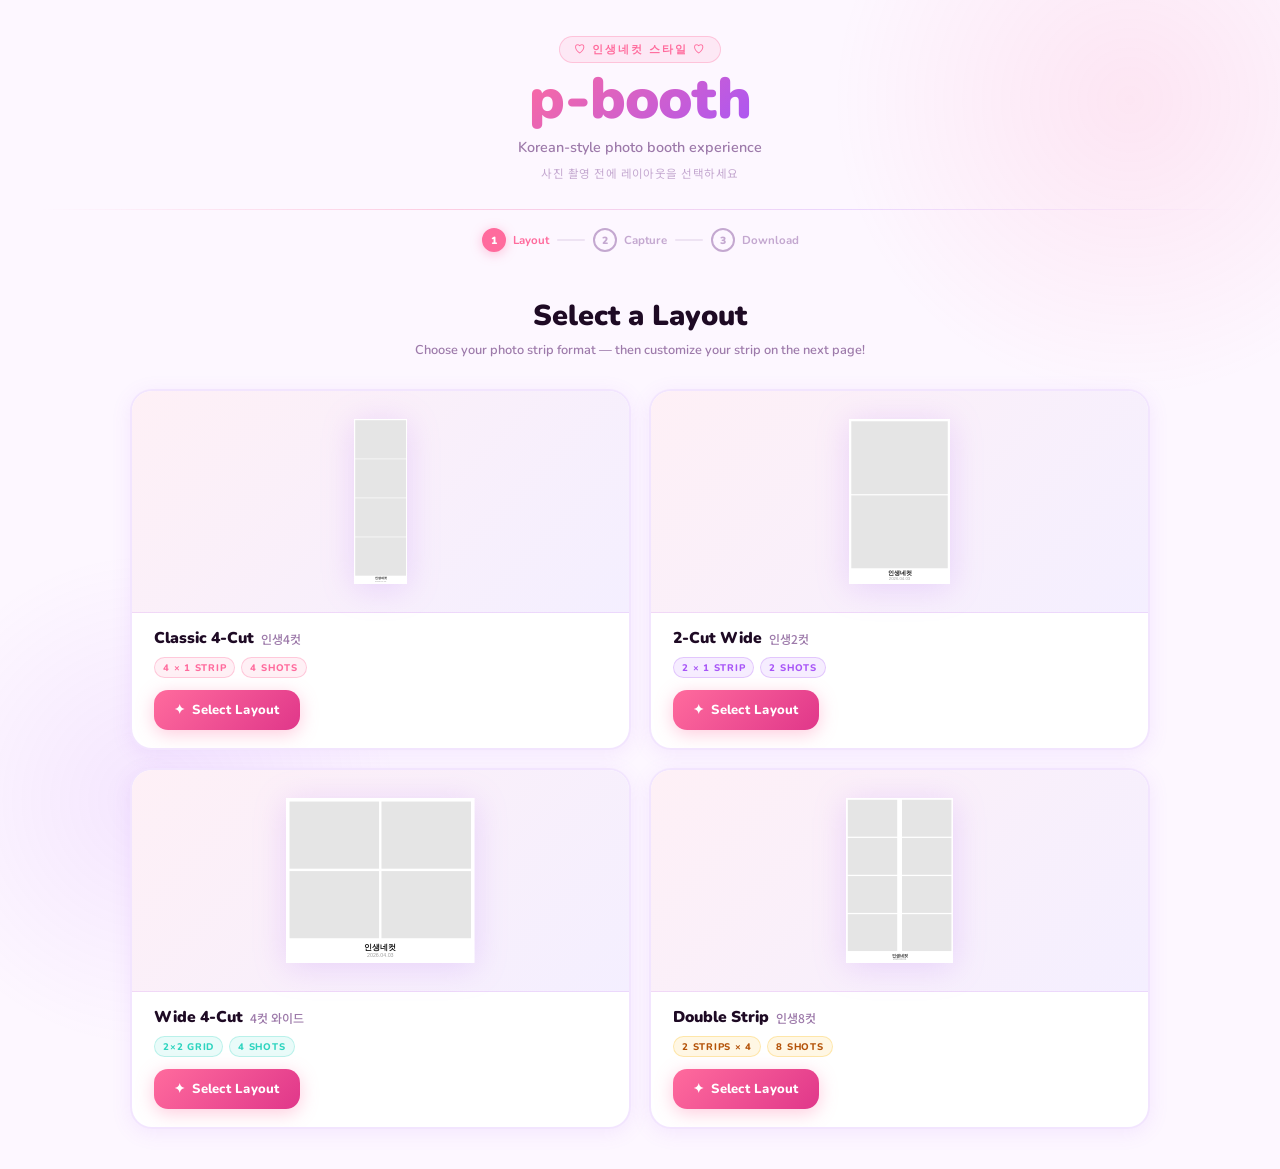
==== commit e793c599: "pwa update" ====
--- a/index.html
+++ b/index.html
@@ -2,8 +2,21 @@
 <html lang="en">
 <head>
   <meta charset="UTF-8">
-  <meta name="viewport" content="width=device-width, initial-scale=1.0, maximum-scale=1.0">
+  <meta name="viewport" content="width=device-width, initial-scale=1.0, maximum-scale=1.0, user-scalable=no">
   <title>p-booth — Choose Your Layout</title>
+
+  <!-- PWA -->
+  <link rel="manifest" href="manifest.json">
+  <meta name="theme-color" content="#ff6b9d">
+  <meta name="apple-mobile-web-app-capable" content="yes">
+  <meta name="apple-mobile-web-app-status-bar-style" content="default">
+  <meta name="apple-mobile-web-app-title" content="p-booth">
+  <link rel="apple-touch-icon" href="icon-192.svg">
+
+  <!-- SEO / Social -->
+  <meta name="description" content="Korean-style 인생네컷 photo booth — choose a layout, take photos, download your strip.">
+  <meta name="mobile-web-app-capable" content="yes">
+
   <link rel="stylesheet" href="css/style.css">
 </head>
 <body>
@@ -35,5 +48,12 @@
   </main>
 
   <script src="js/layout.js"></script>
+  <script>
+    if ('serviceWorker' in navigator) {
+      window.addEventListener('load', () => {
+        navigator.serviceWorker.register('./sw.js').catch(() => {});
+      });
+    }
+  </script>
 </body>
 </html>
--- a/css/style.css
+++ b/css/style.css
@@ -74,7 +74,6 @@
   align-items: center; gap: 8px;
   position: relative; z-index: 1;
 }
-
 .site-header .eyebrow {
   display: inline-flex; align-items: center; gap: 7px;
   font-size: 0.68rem; letter-spacing: 0.18em; text-transform: uppercase;
@@ -82,9 +81,7 @@
   background: var(--pink-dim); border: 1.5px solid var(--pink-border);
   padding: 5px 14px; border-radius: 20px;
 }
-
 .site-header h1 {
-  font-family: var(--font-ui);
   font-size: clamp(2rem, 6vw, 3.6rem);
   font-weight: 900; line-height: 1;
   color: var(--text); letter-spacing: -0.02em;
@@ -100,37 +97,24 @@
   font-size: 0.72rem; color: var(--text-light); letter-spacing: 0.04em;
 }
 
-/* Compact header for camera/result pages — smaller logo, less vertical space */
-.site-header.compact {
-  padding: 12px 40px 0;
-  flex-direction: column;
-  align-items: center;
-  gap: 4px;
-}
-.site-header.compact .eyebrow { display: none; }
-.site-header.compact h1 { font-size: 1.5rem; }
-.site-header.compact .subtitle,
-.site-header.compact .kr-label { display: none; }
-.site-header.compact .header-rule { margin: 6px 0 0; }
-
-/* ─── TOP NAV BAR (camera + result pages) ─── */
+/* ─── TOP NAV BAR ─── */
 .top-bar {
   display: flex; align-items: center; justify-content: space-between;
   padding: 0 28px;
-  height: 48px;
+  height: 52px;
   border-bottom: 1.5px solid var(--border);
   position: relative; z-index: 10;
-  background: rgba(255,255,255,0.7);
-  backdrop-filter: blur(8px);
+  background: rgba(255,255,255,0.75);
+  backdrop-filter: blur(10px);
   flex-shrink: 0;
 }
 .top-bar-logo {
-  font-family: var(--font-ui);
-  font-size: 1.3rem; font-weight: 900; line-height: 1;
+  font-size: 1.35rem; font-weight: 900; line-height: 1;
   background: linear-gradient(135deg, var(--pink) 0%, var(--purple) 100%);
   -webkit-background-clip: text; -webkit-text-fill-color: transparent;
   background-clip: text;
   text-decoration: none;
+  letter-spacing: -0.01em;
 }
 .top-bar-steps {
   display: flex; align-items: center; gap: 7px;
@@ -141,20 +125,23 @@
 .top-bar-steps .step.active { color: var(--pink); }
 .top-bar-steps .step.done   { color: var(--purple); }
 .top-bar-steps .step-num {
-  width: 20px; height: 20px; border-radius: 50%;
+  width: 22px; height: 22px; border-radius: 50%;
   border: 1.5px solid currentColor;
   display: flex; align-items: center; justify-content: center;
-  font-size: 0.58rem; font-weight: 900;
+  font-size: 0.6rem; font-weight: 900;
 }
 .top-bar-steps .step.active .step-num { background: var(--pink); border-color: var(--pink); color: white; }
 .top-bar-steps .step.done   .step-num { background: var(--purple); border-color: var(--purple); color: white; font-size: 0.5rem; }
 .top-bar-steps .divider { width: 20px; height: 1.5px; background: currentColor; opacity: .25; border-radius: 1px; }
 .top-bar-right { display: flex; align-items: center; gap: 10px; }
 .top-bar-back {
-  font-size: 0.7rem; font-weight: 700; color: var(--text-muted);
+  font-size: 0.72rem; font-weight: 700; color: var(--text-muted);
   text-decoration: none; transition: color var(--transition);
-}
-.top-bar-back:hover { color: var(--pink); }
+  padding: 6px 12px; border-radius: 20px;
+  border: 1.5px solid var(--border);
+  background: rgba(255,255,255,.6);
+}
+.top-bar-back:hover { color: var(--pink); border-color: var(--pink-border); }
 
 .header-rule {
   width: 100%; height: 1.5px;
@@ -162,7 +149,7 @@
   margin: 20px 0 0;
 }
 
-/* ─── STEPS ─── */
+/* ─── STEPS (index page) ─── */
 .steps {
   display: flex; align-items: center; gap: 8px;
   justify-content: center; padding: 18px 0;
@@ -206,19 +193,12 @@
   transition: border-color var(--transition), transform var(--transition), box-shadow var(--transition);
   -webkit-tap-highlight-color: transparent;
 }
-.layout-card::before {
-  content: ''; position: absolute; top: 0; left: 0;
-  width: 4px; height: 100%;
-  background: var(--card-accent, var(--pink));
-  transition: width var(--transition);
-}
+.layout-card::before { display: none; }
 .layout-card:hover   { border-color: var(--pink-border); transform: translateY(-4px); box-shadow: var(--shadow-hover); }
-.layout-card:hover::before { width: 6px; }
 .layout-card.selected {
   border-color: var(--pink);
   box-shadow: 0 0 0 3px rgba(255,107,157,.18), var(--shadow-hover);
 }
-
 .badge-selected {
   display: none; position: absolute; top: 10px; right: 10px;
   background: var(--pink); color: white;
@@ -261,254 +241,50 @@
 .meta-tag.mint   { color: var(--mint);   background: var(--mint-dim);   border: 1.5px solid rgba(45,212,191,.25); }
 .meta-tag.yellow { color: #b45309;       background: var(--yellow-dim); border: 1.5px solid rgba(251,191,36,.3); }
 
-/* ─── TWO-COLUMN DESKTOP LAYOUT ─── */
-.layout-and-customize {
-  display: flex;
-  align-items: flex-start;
-  gap: 24px;
-  max-width: 1100px;
-  margin: 0 auto;
-}
-.layout-and-customize .layout-grid {
-  flex: 1 1 0;
-  min-width: 0;
-  margin: 0 0 40px;
-}
-
-/* ─── CUSTOMIZE PANEL ─── */
-.customize-panel {
-  width: 360px;
-  flex-shrink: 0;
-  position: sticky;
-  top: 24px;
-  background: var(--surface);
-  border: 2px solid var(--pink-border);
-  border-radius: var(--radius-xl);
-  box-shadow: 0 20px 60px rgba(255,107,157,.12);
-  overflow: hidden;
-  transform: translateY(0);
-  transition: opacity 0.4s ease, transform 0.4s ease;
-  margin-bottom: 60px;
-}
-.customize-panel.hidden { display: none; }
-.customize-panel.panel-enter { animation: panelSlideIn 0.4s cubic-bezier(.4,0,.2,1); }
-@keyframes panelSlideIn {
-  from { opacity: 0; transform: translateY(20px); }
-  to   { opacity: 1; transform: translateY(0); }
-}
-
-.customize-inner {
-  padding: 28px 32px;
-}
-
-.customize-header {
-  display: flex; align-items: center; justify-content: space-between;
-  margin-bottom: 24px; flex-wrap: wrap; gap: 12px;
-}
-.customize-title {
-  display: flex; align-items: center; gap: 14px;
-}
-.customize-icon { font-size: 2rem; }
-.customize-title h3 { font-size: 1.1rem; font-weight: 900; color: var(--text); }
-.customize-title p  { font-size: 0.72rem; color: var(--text-muted); font-weight: 600; margin-top: 2px; }
-
-.selected-layout-badge {
-  display: flex; align-items: center; gap: 8px;
-  background: var(--pink-dim); border: 1.5px solid var(--pink-border);
-  padding: 6px 14px; border-radius: 20px;
-  font-size: 0.72rem; font-weight: 800; color: var(--pink);
-}
-.badge-layout-dot {
-  width: 10px; height: 10px; border-radius: 50%; display: inline-block;
-}
-
-.customize-section {
-  margin-bottom: 24px;
-}
-.customize-label {
-  display: block; font-size: 0.7rem; font-weight: 900;
-  letter-spacing: 0.12em; text-transform: uppercase;
-  color: var(--text-muted); margin-bottom: 12px;
-}
-
-/* ─── COLOR SWATCHES ─── */
-.color-swatches {
-  display: flex; flex-wrap: wrap; gap: 10px; margin-bottom: 8px;
-}
-.color-swatch {
-  width: 44px; height: 44px; border-radius: 50%;
-  border: 3px solid transparent;
-  cursor: pointer; position: relative;
-  transition: transform var(--transition), box-shadow var(--transition), border-color var(--transition);
-  box-shadow: 0 2px 8px rgba(0,0,0,.12);
-  -webkit-tap-highlight-color: transparent;
-  outline: none;
-}
-.color-swatch:hover { transform: scale(1.12); box-shadow: 0 4px 16px rgba(0,0,0,.2); }
-.color-swatch.selected {
-  border-color: var(--pink);
-  box-shadow: 0 0 0 3px rgba(255,107,157,.3), 0 4px 16px rgba(0,0,0,.2);
-  transform: scale(1.1);
-}
-.color-swatch.selected::after {
-  content: '✓';
-  position: absolute; inset: 0;
-  display: flex; align-items: center; justify-content: center;
-  font-size: 18px; font-weight: 900; color: rgba(0,0,0,.45);
-}
-/* White swatch gets a border so it's visible */
-.color-swatch[data-color="#ffffff"] { border: 3px solid #e8d8f4; }
-.color-swatch[data-color="#ffffff"].selected { border-color: var(--pink); }
-
-.color-name-label {
-  font-size: 0.72rem; font-weight: 700; color: var(--text-muted);
-}
-
-/* ─── STRIP COLOR PREVIEW ─── */
-.strip-color-preview {
-  display: flex; align-items: center; justify-content: center;
-  padding: 20px;
-  background: linear-gradient(135deg, #fef0f6, #f4efff);
-  border-radius: var(--radius);
-  border: 1.5px solid var(--border);
-  min-height: 120px;
-}
-
-.preview-strip {
-  width: 80px; border-radius: 6px;
-  overflow: hidden; box-shadow: 0 4px 20px rgba(168,85,247,.2);
-  transition: background 0.3s ease;
-  border: 1.5px solid rgba(168,85,247,.15);
-}
-
-.preview-bar {
-  height: 8px;
-  transition: background 0.3s ease;
-}
-
-.preview-photos {
-  padding: 4px;
-  display: grid; grid-template-columns: 1fr;
-  gap: 3px;
-}
-.preview-photo-slot {
-  height: 16px; border-radius: 3px;
-  background: rgba(255,255,255,.6);
-  border: 1px solid rgba(168,85,247,.2);
-  transition: border-color 0.3s;
-}
-
-.preview-footer {
-  padding: 4px 6px; text-align: center;
-}
-.preview-footer span {
-  font-size: 5px; font-weight: 800; color: white;
-  font-family: var(--font-ui); white-space: nowrap;
-  display: block; overflow: hidden; text-overflow: ellipsis;
-}
-
-/* ─── CUSTOM TEXT INPUT ─── */
-.text-input-wrap {
-  position: relative; margin-bottom: 10px;
-}
-.custom-text-input {
-  width: 100%; padding: 12px 50px 12px 16px;
-  background: var(--bg); border: 2px solid var(--border);
-  border-radius: var(--radius); font-family: var(--font-ui);
-  font-size: 0.88rem; font-weight: 600; color: var(--text);
-  outline: none; transition: border-color var(--transition), box-shadow var(--transition);
-  -webkit-appearance: none; appearance: none;
-}
-.custom-text-input:focus {
-  border-color: var(--pink);
-  box-shadow: 0 0 0 3px rgba(255,107,157,.12);
-}
-.custom-text-input::placeholder { color: var(--text-light); }
-
-.char-counter {
-  position: absolute; right: 14px; top: 50%; transform: translateY(-50%);
-  font-size: 0.62rem; font-weight: 700; color: var(--text-light);
-}
-
-.text-suggestions {
-  display: flex; flex-wrap: wrap; align-items: center; gap: 7px;
-}
-.text-sug-label {
-  font-size: 0.65rem; font-weight: 800; color: var(--text-muted);
-  text-transform: uppercase; letter-spacing: 0.08em;
-}
-.text-sug {
-  font-family: var(--font-ui); font-size: 0.7rem; font-weight: 700;
-  color: var(--purple); background: var(--purple-dim);
-  border: 1.5px solid rgba(168,85,247,.25);
-  padding: 4px 10px; border-radius: 20px;
-  cursor: pointer; transition: all var(--transition);
-  -webkit-tap-highlight-color: transparent;
-}
-.text-sug:hover { background: var(--purple); color: white; border-color: var(--purple); }
-
-.continue-btn {
-  width: 100%; margin-top: 8px;
-  background: linear-gradient(135deg, var(--pink), #e0378a);
-  color: white; padding: 16px 24px;
-  font-size: 0.9rem; font-weight: 800;
-  border: none; border-radius: var(--radius);
-  box-shadow: 0 6px 20px rgba(255,107,157,.35);
-  cursor: pointer; transition: all var(--transition);
-  -webkit-tap-highlight-color: transparent;
-}
-.continue-btn:hover {
-  transform: translateY(-2px);
-  box-shadow: 0 10px 28px rgba(255,107,157,.45);
-}
-.continue-btn:active { transform: scale(0.98); }
-
 /* ─── BUTTONS ─── */
 .btn {
-  display: inline-flex; align-items: center; justify-content: center; gap: 7px;
-  font-family: var(--font-ui); font-size: 0.78rem; font-weight: 800;
-  letter-spacing: 0.03em; border: none; cursor: pointer;
-  border-radius: var(--radius); transition: all var(--transition);
-  text-decoration: none; white-space: nowrap;
-  -webkit-tap-highlight-color: transparent; touch-action: manipulation;
-}
+  display: inline-flex; align-items: center; justify-content: center;
+  gap: 7px; font-family: var(--font-ui); font-size: 0.82rem;
+  font-weight: 800; letter-spacing: 0.02em;
+  border: none; border-radius: var(--radius); cursor: pointer;
+  transition: all var(--transition); text-decoration: none;
+  -webkit-tap-highlight-color: transparent;
+  padding: 11px 20px;
+}
+.btn:hover    { transform: translateY(-1px); }
+.btn:active   { transform: scale(0.98); }
+.btn:disabled { opacity: .5; cursor: not-allowed; pointer-events: none; }
 .btn-primary {
   background: linear-gradient(135deg, var(--pink), #e0378a);
-  color: white; padding: 12px 20px; width: 100%;
-  box-shadow: 0 4px 16px rgba(255,107,157,.35);
-}
-.btn-primary:hover {
-  background: linear-gradient(135deg, #ff85b3, var(--pink));
-  box-shadow: 0 6px 24px rgba(255,107,157,.5); transform: translateY(-1px);
-}
+  color: white;
+  box-shadow: 0 4px 18px rgba(255,107,157,.35);
+}
+.btn-primary:hover { box-shadow: 0 6px 28px rgba(255,107,157,.5); }
 .btn-primary:active { transform: scale(0.98); }
 .btn-secondary {
   background: white; color: var(--text);
-  padding: 12px 20px; border: 2px solid var(--border);
+  padding: 11px 20px; border: 2px solid var(--border);
   box-shadow: var(--shadow-sm);
 }
-.btn-secondary:hover { border-color: var(--pink); color: var(--pink); }
+.btn-secondary:hover { border-color: var(--pink-border); color: var(--pink); }
 .btn-purple {
   background: linear-gradient(135deg, var(--purple), #7c3aed);
-  color: white; padding: 12px 20px;
+  color: white;
   box-shadow: 0 4px 16px rgba(168,85,247,.35);
 }
-.btn-purple:hover { box-shadow: 0 6px 24px rgba(168,85,247,.5); transform: translateY(-1px); }
-.btn-mint {
-  background: linear-gradient(135deg, var(--mint), #0d9488);
-  color: white; padding: 12px 20px;
-  box-shadow: 0 4px 14px rgba(45,212,191,.3);
-}
+.btn-purple:hover { box-shadow: 0 6px 24px rgba(168,85,247,.5); }
 .btn-ghost {
-  background: transparent; color: var(--text-muted); padding: 10px 16px; font-size: 0.72rem;
+  background: transparent; color: var(--text-muted);
+  font-size: 0.72rem;
 }
 .btn-ghost:hover { color: var(--pink); }
-.btn-lg { padding: 15px 28px; font-size: 0.85rem; border-radius: 16px; }
+.btn-lg { padding: 14px 28px; font-size: 0.85rem; border-radius: 16px; }
 
 /* ─── MODE TOGGLE ─── */
 .mode-toggle-wrap {
   display: flex; justify-content: center;
-  padding: 8px 0 0; position: relative; z-index: 1;
+  padding: 10px 0 0; position: relative; z-index: 1;
+  flex-shrink: 0;
 }
 .mode-toggle {
   display: flex; gap: 0;
@@ -528,7 +304,7 @@
   color: white; box-shadow: 0 3px 12px rgba(255,107,157,.35);
 }
 
-/* ─── CAMERA PAGE ─── */
+/* ─── CAMERA PAGE LAYOUT ─── */
 .camera-layout {
   display: grid; grid-template-columns: 234px 1fr 210px; gap: 12px;
   max-width: 1180px; margin: 0 auto; padding: 0 18px 10px;
@@ -536,24 +312,26 @@
   box-sizing: border-box;
   position: relative; z-index: 1;
 }
-/* left panel = customize; right panel = preview/tips */
 .camera-left-panel  { display: flex; flex-direction: column; gap: 10px; height: 100%; overflow: hidden; }
 .camera-right-panel { display: flex; flex-direction: column; gap: 10px; height: 100%; overflow: hidden; }
-/* sidebar-panel inside left/right panels — remove bottom margin so gap handles spacing */
 .camera-left-panel  .sidebar-panel,
 .camera-right-panel .sidebar-panel { margin-bottom: 0; }
-/* live preview canvas fills available height */
 .camera-right-panel .live-preview-wrap { flex: 1; min-height: 0; }
 .camera-right-panel .live-preview-wrap canvas { width: 100% !important; height: auto !important; }
+
+/* ─── CAMERA VIEWFINDER ─── */
 .camera-viewfinder {
   position: relative; background: #1a0a24;
   border-radius: var(--radius-lg); overflow: hidden;
   border: 2px solid var(--border); aspect-ratio: 4/3; box-shadow: var(--shadow);
 }
-.camera-viewfinder video, canvas#snapshot {
+.camera-viewfinder video {
   width: 100%; height: 100%; object-fit: cover; display: block;
 }
-canvas#snapshot { display: none; }
+canvas#snapshot {
+  position: absolute; inset: 0; width: 100%; height: 100%;
+  object-fit: cover; display: none;
+}
 .vf-corner {
   position: absolute; width: 22px; height: 22px;
   border-color: var(--pink); border-style: solid; opacity: .85;
@@ -563,6 +341,7 @@
 .vf-corner.bl { bottom: 12px; left: 12px; border-width: 0 0 2px 2px; border-radius: 0 0 0 4px; }
 .vf-corner.br { bottom: 12px; right: 12px; border-width: 0 2px 2px 0; border-radius: 0 0 4px 0; }
 
+/* ─── COUNTDOWN ─── */
 .countdown-overlay {
   position: absolute; inset: 0;
   background: rgba(10,0,20,.75); backdrop-filter: blur(3px);
@@ -589,24 +368,63 @@
   text-transform: uppercase; color: rgba(255,255,255,.6); margin-top: 14px;
 }
 
+/* ─── CAPTURED PAUSE STATE ─── */
+.captured-state {
+  position: absolute; inset: 0; z-index: 12;
+  display: flex; flex-direction: column;
+  align-items: center; justify-content: center;
+  gap: 12px;
+  background: rgba(10,0,20,.55);
+  backdrop-filter: blur(2px);
+  opacity: 0; pointer-events: none;
+  transition: opacity 0.2s ease;
+}
+.captured-state.visible { opacity: 1; }
+
+.captured-check-ring {
+  width: 72px; height: 72px; border-radius: 50%;
+  background: linear-gradient(135deg, var(--pink), var(--purple));
+  display: flex; align-items: center; justify-content: center;
+  box-shadow: 0 0 0 8px rgba(255,107,157,.2), 0 8px 32px rgba(255,107,157,.45);
+  animation: capturedPop 0.35s cubic-bezier(.4,0,.2,1);
+}
+@keyframes capturedPop {
+  0%   { transform: scale(0.4); opacity: 0; }
+  60%  { transform: scale(1.15); opacity: 1; }
+  100% { transform: scale(1); }
+}
+.captured-check {
+  font-size: 2rem; color: white; font-weight: 900; line-height: 1;
+}
+.captured-label {
+  font-size: 1rem; font-weight: 900; color: white;
+  letter-spacing: 0.02em;
+}
+.captured-sublabel {
+  font-size: 0.72rem; font-weight: 600; color: rgba(255,255,255,.6);
+  letter-spacing: 0.04em;
+}
+
+/* ─── FLASH ─── */
 .flash-overlay {
   position: absolute; inset: 0; background: white; opacity: 0;
   pointer-events: none; z-index: 20; transition: opacity 0.05s;
 }
 
-.shot-progress { margin-top: 14px; }
-.shot-bar-track { height: 4px; background: rgba(168,85,247,.12); border-radius: 2px; overflow: hidden; }
+/* ─── SHOT PROGRESS ─── */
+.shot-progress { margin-top: 12px; }
+.shot-bar-track { height: 5px; background: rgba(168,85,247,.12); border-radius: 3px; overflow: hidden; }
 .shot-bar-fill {
   height: 100%; background: linear-gradient(90deg, var(--pink), var(--purple));
-  border-radius: 2px; transition: width 0.4s cubic-bezier(.4,0,.2,1); width: 0%;
+  border-radius: 3px; transition: width 0.4s cubic-bezier(.4,0,.2,1); width: 0%;
 }
 .shot-labels { display: flex; justify-content: space-between; margin-top: 8px; }
 .shot-label-current { font-size: 0.72rem; font-weight: 800; color: var(--pink); }
 .shot-label-total   { font-size: 0.72rem; color: var(--text-muted); font-weight: 600; }
 
-.camera-controls { margin-top: 16px; display: flex; gap: 10px; align-items: center; }
-
-/* Sidebar */
+.camera-controls { margin-top: 14px; display: flex; gap: 10px; align-items: center; }
+
+/* ─── SIDEBAR PANEL ─── */
 .sidebar-panel {
   background: var(--surface); border: 2px solid var(--border);
   border-radius: var(--radius-lg); padding: 16px;
@@ -628,33 +446,14 @@
 .layout-badge-info .name { font-weight: 900; font-size: 0.9rem; color: var(--text); }
 .layout-badge-info .sub  { font-size: 0.62rem; color: var(--text-light); font-weight: 700; margin-top: 2px; }
 
-/* Strip style sidebar */
-.sidebar-strip-style {
-  display: flex; align-items: center; gap: 8px; flex-wrap: wrap;
-  font-size: 0.75rem; font-weight: 700; color: var(--text-muted);
-}
-.strip-color-dot {
-  width: 18px; height: 18px; border-radius: 50%;
-  border: 2px solid rgba(168,85,247,.2); flex-shrink: 0;
-}
-.sidebar-text-preview {
-  font-size: 0.62rem; color: var(--text-light); font-style: italic;
-  max-width: 180px; overflow: hidden; text-overflow: ellipsis; white-space: nowrap;
-}
-.btn-edit-style {
-  display: inline-block; font-size: 0.62rem; font-weight: 800;
-  color: var(--purple); text-decoration: none; margin-top: 6px;
-  transition: color var(--transition);
-}
-.btn-edit-style:hover { color: var(--pink); }
-
+/* ─── THUMBNAILS ─── */
 .thumbnails-grid { display: grid; gap: 7px; }
 .thumbnails-grid.cols-1 { grid-template-columns: 1fr; }
 .thumbnails-grid.cols-2 { grid-template-columns: repeat(2, 1fr); }
 .thumbnails-grid.cols-4 { grid-template-columns: repeat(4, 1fr); }
 
 .thumb-slot {
-  aspect-ratio: 1.55 / 1; /* matches exact reference photo ratio */
+  aspect-ratio: 1.55 / 1;
   background: linear-gradient(135deg, #fef0f6, #f4efff);
   border: 2px dashed rgba(168,85,247,.2);
   border-radius: 8px; overflow: hidden; position: relative;
@@ -670,39 +469,27 @@
 }
 .thumb-slot.captured .slot-num { display: none; }
 
-/* ─── LIVE STRIP PREVIEW (camera sidebar) ─── */
+/* ─── LIVE STRIP PREVIEW ─── */
 .live-preview-wrap {
   width: 100%;
   background: #f8f4ff;
   border-radius: 10px;
   overflow: hidden;
-  display: flex;
-  align-items: center;
-  justify-content: center;
-  min-height: 80px;
-  padding: 6px;
-  box-sizing: border-box;
+  display: flex; align-items: center; justify-content: center;
+  min-height: 80px; padding: 6px; box-sizing: border-box;
 }
 .live-preview-wrap canvas {
-  display: none;
-  width: 100%;
-  height: auto;
-  border-radius: 4px;
-  box-shadow: 0 2px 12px rgba(0,0,0,0.10);
+  display: none; width: 100%; height: auto;
+  border-radius: 4px; box-shadow: 0 2px 12px rgba(0,0,0,.10);
 }
 .live-preview-placeholder {
-  display: flex;
-  flex-direction: column;
-  align-items: center;
-  gap: 6px;
-  padding: 18px 0;
-  color: var(--text-light);
-  font-size: 0.68rem;
-  font-weight: 600;
-  text-align: center;
+  display: flex; flex-direction: column;
+  align-items: center; gap: 6px; padding: 18px 0;
+  color: var(--text-light); font-size: 0.68rem; font-weight: 600; text-align: center;
 }
 .live-preview-placeholder span { font-size: 1.6rem; opacity: 0.5; }
 
+/* ─── STATUS / READY / PERMISSION ─── */
 .status-msg { text-align: center; padding: 10px; font-size: 0.75rem; font-weight: 700; color: var(--text-muted); }
 .status-msg.active { color: var(--pink); }
 
@@ -721,7 +508,6 @@
   color: var(--pink-light); font-size: 0.72rem; font-weight: 800;
   padding: 5px 14px; border-radius: 20px;
 }
-
 .permission-error {
   display: none; flex-direction: column; align-items: center; justify-content: center;
   gap: 14px; padding: 40px; text-align: center; min-height: 300px;
@@ -737,19 +523,12 @@
   border-radius: var(--radius-lg); padding: 24px;
   box-shadow: var(--shadow-sm);
 }
-
-.upload-header {
-  display: flex; align-items: center; gap: 14px;
-  margin-bottom: 20px;
-}
+.upload-header { display: flex; align-items: center; gap: 14px; margin-bottom: 20px; }
 .upload-header-icon { font-size: 2rem; }
 .upload-header h3 { font-size: 1rem; font-weight: 900; color: var(--text); }
 .upload-header p  { font-size: 0.72rem; color: var(--text-muted); font-weight: 600; margin-top: 3px; }
 
-.upload-slots-grid {
-  display: grid; gap: 10px; margin-bottom: 16px;
-}
-
+.upload-slots-grid { display: grid; gap: 10px; margin-bottom: 16px; }
 .upload-slot {
   aspect-ratio: 4/3; border-radius: var(--radius);
   border: 2px dashed rgba(168,85,247,.25);
@@ -761,7 +540,6 @@
 .upload-slot:hover { border-color: var(--pink); transform: scale(1.01); }
 .upload-slot:active { transform: scale(0.98); }
 .upload-slot.filled { border-style: solid; border-color: var(--pink); }
-
 .upload-slot-placeholder {
   position: absolute; inset: 0;
   display: flex; flex-direction: column;
@@ -773,15 +551,8 @@
   display: flex; align-items: center; justify-content: center;
   font-size: 1.1rem; font-weight: 900; color: var(--pink);
 }
-.upload-slot-num {
-  font-size: 0.65rem; font-weight: 800; color: var(--text-muted);
-  letter-spacing: 0.05em;
-}
-
-.upload-slot-img {
-  width: 100%; height: 100%; object-fit: cover;
-}
-
+.upload-slot-num { font-size: 0.65rem; font-weight: 800; color: var(--text-muted); letter-spacing: 0.05em; }
+.upload-slot-img { width: 100%; height: 100%; object-fit: cover; }
 .upload-slot-remove {
   position: absolute; top: 6px; right: 6px;
   width: 26px; height: 26px; border-radius: 50%;
@@ -792,33 +563,120 @@
   -webkit-tap-highlight-color: transparent;
 }
 .upload-slot-remove:hover { background: rgba(220,20,50,1); }
-
-.upload-bulk-wrap {
-  display: flex; justify-content: center; margin-bottom: 12px;
-}
-.upload-bulk-btn {
-  width: 100%; font-size: 0.78rem;
-  border-style: dashed; border-width: 2px;
-}
-
+.upload-bulk-wrap { display: flex; justify-content: center; margin-bottom: 12px; }
+.upload-bulk-btn { width: 100%; font-size: 0.78rem; border-style: dashed; border-width: 2px; }
 .upload-progress-wrap { margin-bottom: 4px; }
-.upload-progress-bar {
-  height: 6px; background: rgba(168,85,247,.12);
-  border-radius: 3px; overflow: hidden; margin-bottom: 6px;
-}
+.upload-progress-bar { height: 6px; background: rgba(168,85,247,.12); border-radius: 3px; overflow: hidden; margin-bottom: 6px; }
 .upload-progress-fill {
   height: 100%; width: 0%;
   background: linear-gradient(90deg, var(--pink), var(--purple));
   border-radius: 3px; transition: width 0.4s cubic-bezier(.4,0,.2,1);
 }
-.upload-progress-label {
-  font-size: 0.7rem; font-weight: 800; color: var(--text-muted); text-align: center;
-}
+.upload-progress-label { font-size: 0.7rem; font-weight: 800; color: var(--text-muted); text-align: center; }
+.upload-slot-reorder-hint { font-size: .63rem; color: var(--text-muted); font-weight: 600; text-align: center; padding: 4px 0 0; display: none; }
+.upload-slot-reorder-hint.visible { display: block; animation: fadeInUp .3s ease; }
+
+/* ─── REARRANGE VIEW ─── */
+.rearrange-container {
+  background: var(--surface);
+  border: 2px solid var(--border);
+  border-radius: var(--radius-lg);
+  padding: 20px;
+  box-shadow: var(--shadow-sm);
+}
+.rearrange-header-row {
+  display: flex; align-items: center; gap: 14px;
+  margin-bottom: 18px;
+}
+.rearrange-header-icon { font-size: 2rem; flex-shrink: 0; }
+.rearrange-header-row h3 { font-size: 1rem; font-weight: 900; color: var(--text); }
+.rearrange-header-row p  { font-size: 0.72rem; color: var(--text-muted); font-weight: 600; margin-top: 3px; }
+
+.rearrange-grid {
+  display: grid;
+  gap: 10px;
+  margin-bottom: 14px;
+}
+.rearrange-slot {
+  aspect-ratio: 4/3;
+  border-radius: var(--radius);
+  border: 2px dashed rgba(168,85,247,.2);
+  background: linear-gradient(135deg, #fef0f6, #f4efff);
+  position: relative; overflow: hidden;
+  cursor: grab;
+  transition: border-color var(--transition), transform var(--transition), box-shadow var(--transition);
+  user-select: none;
+  -webkit-tap-highlight-color: transparent;
+}
+.rearrange-slot.filled {
+  border-style: solid;
+  border-color: rgba(168,85,247,.25);
+  cursor: grab;
+}
+.rearrange-slot.filled:hover {
+  border-color: var(--pink);
+  transform: scale(1.03);
+  box-shadow: 0 4px 20px rgba(255,107,157,.2);
+}
+.rearrange-slot img {
+  width: 100%; height: 100%;
+  object-fit: cover; display: block;
+  pointer-events: none;
+}
+.rearrange-slot-num {
+  position: absolute; bottom: 5px; right: 7px;
+  font-size: 0.7rem; font-weight: 900; color: rgba(255,255,255,.9);
+  background: rgba(0,0,0,.4); padding: 2px 6px; border-radius: 6px;
+  letter-spacing: 0.02em; line-height: 1.4;
+  pointer-events: none;
+}
+.rearrange-drag-handle {
+  position: absolute; top: 6px; left: 6px;
+  width: 22px; height: 22px; border-radius: 6px;
+  background: rgba(0,0,0,.45); color: rgba(255,255,255,.85);
+  display: flex; align-items: center; justify-content: center;
+  font-size: 11px; cursor: grab;
+  opacity: 0; transition: opacity .15s;
+  pointer-events: none;
+}
+.rearrange-slot.filled:hover .rearrange-drag-handle { opacity: 1; }
+.rearrange-slot.rearrange-dragging {
+  opacity: .45; transform: scale(.95);
+  border-style: dashed !important; border-color: var(--pink) !important;
+  cursor: grabbing;
+}
+.rearrange-slot.rearrange-drag-over {
+  border-color: var(--pink) !important; border-style: solid !important;
+  background: rgba(255,107,157,.1);
+  transform: scale(1.05);
+  box-shadow: 0 0 0 3px rgba(255,107,157,.3);
+}
+.rearrange-slot-empty {
+  position: absolute; inset: 0;
+  display: flex; align-items: center; justify-content: center;
+}
+.rearrange-empty-num {
+  width: 36px; height: 36px; border-radius: 50%;
+  background: rgba(168,85,247,.1);
+  border: 2px dashed rgba(168,85,247,.2);
+  display: flex; align-items: center; justify-content: center;
+  font-size: 0.75rem; font-weight: 900; color: var(--text-light);
+}
+.rearrange-drag-hint {
+  text-align: center; font-size: 0.63rem; font-weight: 700;
+  color: var(--text-light); letter-spacing: 0.04em;
+  padding: 2px 0 12px;
+}
+.rearrange-actions {
+  display: flex; gap: 10px; align-items: center;
+}
+.rearrange-actions .btn-secondary { flex-shrink: 0; }
+.rearrange-actions .btn-primary   { flex: 1; }
 
 /* ─── RESULT PAGE ─── */
 .result-layout {
   display: grid;
-  grid-template-columns: 1fr 220px;
+  grid-template-columns: 1fr 230px;
   grid-template-rows: auto 1fr;
   gap: 12px 24px;
   width: 100%; max-width: 960px;
@@ -830,45 +688,44 @@
   position: relative; z-index: 1;
 }
 .result-layout .section-head {
-  grid-column: 1 / -1; margin: 0;
-  text-align: left;
+  grid-column: 1 / -1; margin: 0; text-align: left;
 }
 .result-layout .section-head h2 { font-size: 1.2rem; }
 .result-layout .section-head p  { font-size: 0.72rem; margin-top: 2px; }
 
 .strip-frame {
-  grid-column: 1;
-  grid-row: 2;
+  grid-column: 1; grid-row: 2;
   background: linear-gradient(135deg, #fef0f6, #f4efff);
   border: 2px solid var(--pink-border);
   border-radius: var(--radius-xl); padding: 14px;
   box-shadow: 0 20px 60px rgba(168,85,247,.15);
   display: flex; align-items: center; justify-content: center;
   height: 100%; max-height: calc(100vh - 130px);
-  overflow: hidden;
-  box-sizing: border-box;
+  overflow: hidden; box-sizing: border-box;
 }
 .strip-frame canvas, .strip-frame img {
-  max-width: 100%;
-  max-height: calc(100vh - 162px);
-  width: auto; height: auto;
-  object-fit: contain;
+  max-width: 100%; max-height: calc(100vh - 162px);
+  width: auto; height: auto; object-fit: contain;
   border-radius: 4px; display: block;
 }
 
 .result-sidebar {
-  grid-column: 2;
-  grid-row: 2;
-  display: flex; flex-direction: column; gap: 12px;
+  grid-column: 2; grid-row: 2;
+  display: flex; flex-direction: column; gap: 10px;
   padding-top: 4px;
 }
-.confetti-msg {
-  font-size: 0.78rem; font-weight: 700; color: var(--text-muted);
-}
-.result-actions {
-  display: flex; flex-direction: column; gap: 10px;
-}
+.confetti-msg { font-size: 0.78rem; font-weight: 700; color: var(--text-muted); }
+.result-actions { display: flex; flex-direction: column; gap: 8px; }
 .result-actions .btn { width: 100%; min-width: unset; flex: unset; text-align: center; font-size: 0.82rem; }
+
+.result-rearrange-btn {
+  border-color: var(--pink-border) !important;
+  color: var(--pink) !important;
+  background: var(--pink-dim) !important;
+}
+.result-rearrange-btn:hover {
+  background: rgba(255,107,157,.15) !important;
+}
 
 .processing-state {
   grid-column: 1 / -1;
@@ -883,7 +740,7 @@
 @keyframes spin { to { transform: rotate(360deg); } }
 .processing-state p { font-size: 0.78rem; font-weight: 800; color: var(--text-muted); letter-spacing: 0.06em; }
 
-/* ─── MISC ─── */
+/* ─── MISC UTILITIES ─── */
 .hidden { display: none !important; }
 .fade-in { animation: fadeIn 0.45s ease forwards; }
 @keyframes fadeIn { from { opacity: 0; transform: translateY(14px); } to { opacity: 1; transform: translateY(0); } }
@@ -892,14 +749,9 @@
 .stagger > *:nth-child(2) { animation-delay: .12s; }
 .stagger > *:nth-child(3) { animation-delay: .19s; }
 .stagger > *:nth-child(4) { animation-delay: .26s; }
-
-.back-link {
-  display: inline-flex; align-items: center; gap: 6px;
-  font-size: 0.72rem; font-weight: 800; color: var(--text-muted);
-  text-decoration: none; transition: color var(--transition);
-  margin: 10px 0 0 40px; position: relative; z-index: 1;
-}
-.back-link:hover { color: var(--pink); }
+@keyframes fadeInUp { from { opacity: 0; transform: translateY(4px); } to { opacity: 1; transform: translateY(0); } }
+
+.preview-bar { height: 0; }
 
 [data-tooltip] { position: relative; }
 [data-tooltip]:hover::after {
@@ -914,169 +766,1310 @@
 
 /* ─── RESPONSIVE / MOBILE ─── */
 @media (max-width: 768px) {
-  /* Global */
   .page-wrapper  { padding: 0 16px; }
   .site-header   { padding: 20px 16px 0; }
-  .back-link     { margin-left: 16px; }
-
-  /* Stack layout grid and customize panel vertically on mobile */
-  .layout-and-customize {
-    flex-direction: column;
-  }
-  .layout-and-customize .layout-grid {
-    width: 100%;
-  }
-  .customize-panel {
-    width: 100%;
-    position: static;
-  }
-
-  /* Layout grid: single column */
-  .layout-grid {
-    grid-template-columns: 1fr;
-    max-width: 400px; margin-bottom: 28px;
-  }
-
-  /* Layout preview slightly shorter */
+
+  .layout-grid   { grid-template-columns: 1fr; max-width: 400px; margin-bottom: 28px; }
   .layout-preview { min-height: 140px; padding: 18px 16px; }
 
-  /* Customize panel */
-  .customize-inner    { padding: 20px 16px; }
-  .customize-header   { flex-direction: column; align-items: flex-start; gap: 10px; }
-  .color-swatches     { gap: 8px; }
-  .color-swatch       { width: 38px; height: 38px; }
-  .text-suggestions   { gap: 6px; }
-
-  /* Camera page */
   .camera-layout  { grid-template-columns: 1fr; padding: 0 16px 40px; }
   .camera-left-panel  { display: none; }
   .camera-right-panel { display: none; }
   .mode-toggle-wrap { padding: 10px 16px 0; }
   .mode-btn { padding: 10px 16px; font-size: 0.72rem; }
 
-  /* Mobile thumbnails */
-  .mobile-thumbs {
-    display: flex !important; gap: 7px; justify-content: center; margin-top: 12px;
-  }
-
-  /* Upload mode: 2 columns max on mobile */
+  .mobile-thumbs { display: flex !important; gap: 7px; justify-content: center; margin-top: 12px; }
+
   .upload-slots-grid { grid-template-columns: repeat(2, 1fr) !important; }
   .upload-mode-container { padding: 16px; }
 
-  /* Result page — stack on mobile */
-  .result-layout {
-    grid-template-columns: 1fr;
-    padding: 12px 16px;
-    gap: 12px;
-    height: auto; overflow-y: auto;
-  }
+  .rearrange-container { padding: 16px; }
+  .rearrange-grid { grid-template-columns: repeat(2, 1fr) !important; }
+  .rearrange-actions { flex-direction: column; }
+  .rearrange-actions .btn { width: 100%; }
+
+  .result-layout { grid-template-columns: 1fr; padding: 12px 16px; gap: 12px; height: auto; overflow-y: auto; }
   .result-layout .section-head { grid-column: 1; }
-  .strip-frame {
-    grid-column: 1; grid-row: auto;
-    padding: 12px; max-height: 55vh;
-  }
+  .strip-frame { grid-column: 1; grid-row: auto; padding: 12px; max-height: 55vh; }
   .strip-frame canvas, .strip-frame img { max-height: 50vh; }
-  .result-sidebar {
-    grid-column: 1; grid-row: auto;
-  }
+  .result-sidebar { grid-column: 1; grid-row: auto; }
   .confetti-msg { text-align: center; }
-  .result-actions {
-    flex-direction: row; flex-wrap: wrap; justify-content: center;
-  }
+  .result-actions { flex-direction: row; flex-wrap: wrap; justify-content: center; }
   .result-actions .btn { min-width: 130px; flex: 1; }
 
-  /* Camera viewfinder full width */
   .camera-viewfinder { border-radius: 14px; }
+  .top-bar { padding: 0 16px; }
+  .top-bar-back { display: none; }
 }
 
 @media (max-width: 400px) {
-  .color-swatch     { width: 34px; height: 34px; }
-  .text-sug         { font-size: 0.65rem; padding: 4px 8px; }
-  .mode-btn         { padding: 9px 12px; font-size: 0.68rem; }
-  .customize-icon   { font-size: 1.5rem; }
-  .upload-slot-icon { width: 28px; height: 28px; font-size: 0.9rem; }
+  .mode-btn    { padding: 9px 12px; font-size: 0.68rem; }
 }
 
 /* Touch device optimizations */
 @media (hover: none) and (pointer: coarse) {
   .layout-card:hover { transform: none; }
   .layout-card:active { transform: scale(0.98); }
-  .color-swatch:hover { transform: none; }
-  .color-swatch:active { transform: scale(1.08); }
-  .text-sug:hover { background: var(--purple-dim); color: var(--purple); border-color: rgba(168,85,247,.25); }
-  .text-sug:active { background: var(--purple); color: white; }
   .btn:hover { transform: none; }
   .btn:active { transform: scale(0.97); }
   .upload-slot:hover { transform: none; border-color: rgba(168,85,247,.25); }
   .upload-slot:active { transform: scale(0.98); border-color: var(--pink); }
-}
-
-/* ─── DATE INPUT & TEXT-DATE ROW ─── */
-.text-date-row {
-  display: flex; gap: 14px; align-items: flex-end; flex-wrap: wrap;
-}
-.text-date-col { display: flex; flex-direction: column; }
-.text-date-col.grow { flex: 1; min-width: 180px; }
-
-.custom-date-input {
-  padding: 12px 14px;
-  background: var(--bg); border: 2px solid var(--border);
-  border-radius: var(--radius); font-family: var(--font-ui);
-  font-size: 0.85rem; font-weight: 600; color: var(--text);
-  outline: none; transition: border-color var(--transition), box-shadow var(--transition);
-  -webkit-appearance: none; appearance: none;
+  .rearrange-slot.filled:hover { transform: none; box-shadow: none; }
+  .rearrange-slot.filled:hover .rearrange-drag-handle { opacity: 1; }
+}
+
+/* ═══════════════════════════════════════════════════════════════════
+   P-BOOTH v4 PATCH — UI/UX FIXES
+   ═══════════════════════════════════════════════════════════════════ */
+
+/* ─── Upload & Rearrange: always scrollable, nothing gets clipped ── */
+#uploadModeView,
+#rearrangeView {
+  overflow-y: auto !important;
+  -webkit-overflow-scrolling: touch;
+}
+
+/* Camera mode: flex column so viewfinder + controls stay inside bounds */
+#cameraModeView {
+  display: flex;
+  flex-direction: column;
+  flex: 1;
+  min-height: 0;
+  overflow: hidden;
+}
+
+/* ─── Pause button ─────────────────────────────────────────────── */
+.btn-pause {
+  background: rgba(255,107,157,.1);
+  color: var(--pink);
+  border: 2px solid var(--pink-border);
+  flex-shrink: 0;
+  font-size: 0.82rem;
+}
+.btn-pause:hover  { background: rgba(255,107,157,.2); }
+.btn-pause:active { transform: scale(0.97); }
+.btn-pause.is-paused {
+  background: linear-gradient(135deg, #f97316, #ea580c);
+  color: white;
+  border-color: transparent;
+  box-shadow: 0 4px 18px rgba(249,115,22,.45);
+  animation: pausePulse 1.8s ease-in-out infinite;
+}
+@keyframes pausePulse {
+  0%,100% { box-shadow: 0 4px 18px rgba(249,115,22,.4); }
+  50%     { box-shadow: 0 6px 30px rgba(249,115,22,.7); }
+}
+
+/* ─── Paused overlay (sits inside .camera-viewfinder) ──────────── */
+#pausedOverlay {
+  position: absolute; inset: 0; z-index: 14;
+  background: rgba(10,0,20,.85);
+  backdrop-filter: blur(5px);
+  display: none;
+  flex-direction: column;
+  align-items: center; justify-content: center;
+  gap: 14px; text-align: center; padding: 20px;
+}
+#pausedOverlay.visible { display: flex; }
+
+.paused-icon  { font-size: 3rem; animation: float 3s ease-in-out infinite; }
+.paused-title {
+  font-size: 1.2rem; font-weight: 900; color: white;
+  background: linear-gradient(135deg, var(--pink), var(--purple));
+  -webkit-background-clip: text; -webkit-text-fill-color: transparent;
+  background-clip: text;
+}
+.paused-sub {
+  font-size: 0.73rem; font-weight: 600;
+  color: rgba(255,255,255,.5);
+  max-width: 220px; line-height: 1.65;
+}
+.paused-resume-btn {
+  margin-top: 6px; padding: 12px 30px; border-radius: 50px;
+  background: linear-gradient(135deg, var(--pink), #e0378a);
+  color: white; border: none; font-weight: 800; font-size: 0.84rem;
+  cursor: pointer; box-shadow: 0 4px 18px rgba(255,107,157,.4);
+  font-family: var(--font-ui); transition: all .2s;
+  -webkit-tap-highlight-color: transparent;
+}
+.paused-resume-btn:hover  { transform: translateY(-2px); box-shadow: 0 6px 28px rgba(255,107,157,.6); }
+.paused-resume-btn:active { transform: scale(0.97); }
+
+/* ─── Landscape orientation overlay ────────────────────────────── */
+#landscapeOverlay {
+  position: fixed; inset: 0; z-index: 99999;
+  background: rgba(10,0,24,.97);
+  backdrop-filter: blur(16px) saturate(1.2);
+  display: none;
+  flex-direction: column;
+  align-items: center; justify-content: center;
+  gap: 18px; text-align: center; padding: 40px;
+}
+#landscapeOverlay.visible { display: flex; }
+
+.ls-phone-wrap {
+  position: relative; width: 76px; height: 120px; margin-bottom: 6px;
+}
+.ls-phone {
+  width: 100%; height: 100%;
+  border: 3px solid rgba(255,107,157,.6);
+  border-radius: 14px;
+  background: rgba(255,107,157,.07);
+  display: flex; align-items: center; justify-content: center;
+  font-size: 2rem;
+  animation: lsTilt 2.4s cubic-bezier(.4,0,.2,1) infinite;
+}
+@keyframes lsTilt {
+  0%, 25%  { transform: rotate(0deg); }
+  60%, 85% { transform: rotate(-90deg); }
+  100%     { transform: rotate(0deg); }
+}
+.ls-arrow {
+  position: absolute; top: 50%; right: -26px;
+  font-size: 1.3rem; color: var(--pink-light);
+  animation: lsArrow 2.4s cubic-bezier(.4,0,.2,1) infinite;
+}
+@keyframes lsArrow {
+  0%,25%   { opacity: 0; transform: translateY(-50%) translateX(-5px); }
+  60%,85%  { opacity: 1; transform: translateY(-50%) translateX(0); }
+  100%     { opacity: 0; transform: translateY(-50%) translateX(-5px); }
+}
+.ls-title {
+  font-size: 1.4rem; font-weight: 900;
+  background: linear-gradient(135deg, var(--pink), var(--purple));
+  -webkit-background-clip: text; -webkit-text-fill-color: transparent;
+  background-clip: text;
+}
+.ls-sub {
+  font-size: 0.82rem; font-weight: 600;
+  color: rgba(255,255,255,.52);
+  max-width: 260px; line-height: 1.7;
+}
+.ls-badge {
+  display: inline-flex; align-items: center; gap: 6px;
+  background: rgba(255,107,157,.14);
+  border: 1.5px solid rgba(255,107,157,.3);
+  color: var(--pink-light); font-size: 0.68rem; font-weight: 800;
+  padding: 5px 14px; border-radius: 20px; letter-spacing: .05em;
+}
+
+/* ─── Camera controls: keep buttons from overflowing on small screens */
+.camera-controls {
+  flex-wrap: nowrap;
+  gap: 8px;
+}
+.camera-controls .btn { min-width: 0; }
+
+/* ─── Mobile: make upload & rearrange modes fill screen ─────────── */
+@media (max-width: 768px) {
+  #uploadModeView  { padding-bottom: 24px; }
+  #rearrangeView   { padding-bottom: 24px; }
+
+  /* Pause button: shorter label on very small screens */
+  #pauseBtn { font-size: 0; width: 48px; justify-content: center; }
+  #pauseBtn::before { font-size: 1.1rem; content: '⏸'; }
+  #pauseBtn.is-paused::before { content: '▶'; }
+
+  .upload-mode-container { padding-bottom: 32px; }
+  .rearrange-container   { padding-bottom: 32px; }
+}
+
+/* ─── Shot-progress bar: always visible above controls ─────────── */
+.shot-progress { flex-shrink: 0; margin-top: 10px; }
+
+/* ─── Status message: clear minimum height so it's never hidden ─── */
+.status-msg { flex-shrink: 0; min-height: 32px; display: flex; align-items: center; justify-content: center; }
+
+/* ═══════════════════════════════════════════════════════════════════
+   FULLSCREEN CAMERA OVERLAY — Professional mobile camera UI
+   ═══════════════════════════════════════════════════════════════════ */
+
+#fullscreenCameraOverlay {
+  position: fixed;
+  top: 0; left: 0;
+  width: 100vw; height: 100vh;
+  z-index: 9999;
+  background: #000;
+  display: none;
+  flex-direction: column;
+  overflow: hidden;
+  /* GPU compositing layer for smooth animations */
+  transform: translateZ(0);
+  -webkit-transform: translateZ(0);
+  will-change: opacity;
+}
+
+#fullscreenCameraOverlay.fsc-open {
+  display: flex;
+  animation: fscSlideIn 0.3s cubic-bezier(.4,0,.2,1) forwards;
+}
+
+@keyframes fscSlideIn {
+  from { opacity: 0; transform: scale(1.04); }
+  to   { opacity: 1; transform: scale(1); }
+}
+
+/* ── VIDEO FEED ────────────────────────────────────────────────── */
+#fscVideo,
+#fscCaptureCanvas {
+  position: absolute;
+  top: 0; left: 0;
+  width: 100%; height: 100%;
+  object-fit: cover;
+  z-index: 1;
+}
+#fscCaptureCanvas { display: none; z-index: 2; }
+
+/* ── TOP CONTROLS ──────────────────────────────────────────────── */
+.fsc-top {
+  position: absolute;
+  top: 0; left: 0; right: 0;
+  z-index: 10;
+  display: flex;
+  align-items: center;
+  justify-content: space-between;
+  padding: 14px 18px;
+  padding-top: max(14px, env(safe-area-inset-top, 14px));
+  background: linear-gradient(to bottom,
+    rgba(0,0,0,0.62) 0%,
+    rgba(0,0,0,0.18) 70%,
+    transparent 100%);
+}
+
+.fsc-icon-btn {
+  width: 46px; height: 46px;
+  border-radius: 50%;
+  background: rgba(0,0,0,0.38);
+  backdrop-filter: blur(10px) saturate(1.2);
+  -webkit-backdrop-filter: blur(10px) saturate(1.2);
+  border: 1.5px solid rgba(255,255,255,0.18);
+  color: #fff;
+  display: flex; align-items: center; justify-content: center;
+  cursor: pointer;
+  transition: background 0.15s, transform 0.12s, border-color 0.15s;
+  -webkit-tap-highlight-color: transparent;
+  outline: none;
+  flex-shrink: 0;
+}
+.fsc-icon-btn:hover   { background: rgba(255,255,255,0.15); border-color: rgba(255,255,255,0.35); }
+.fsc-icon-btn:active  { transform: scale(0.88); }
+.fsc-icon-btn svg     { width: 20px; height: 20px; pointer-events: none; }
+
+/* ── SHOT COUNTER (top center) ─────────────────────────────────── */
+.fsc-shot-counter {
+  display: flex;
+  flex-direction: column;
+  align-items: center;
+  gap: 5px;
+}
+.fsc-shot-dots {
+  display: flex;
+  gap: 7px;
+  align-items: center;
+}
+.fsc-dot {
+  width: 8px; height: 8px;
+  border-radius: 50%;
+  border: 2px solid rgba(255,255,255,0.5);
+  background: transparent;
+  transition: background 0.3s, border-color 0.3s, transform 0.3s;
+}
+.fsc-dot.captured {
+  background: rgba(255,255,255,0.9);
+  border-color: white;
+  transform: scale(1.1);
+}
+.fsc-dot.current {
+  border-color: var(--pink);
+  box-shadow: 0 0 0 3px rgba(255,107,157,0.3);
+  animation: fscDotPulse 1.3s ease-in-out infinite;
+}
+@keyframes fscDotPulse {
+  0%,100% { box-shadow: 0 0 0 3px rgba(255,107,157,0.3); }
+  50%     { box-shadow: 0 0 0 6px rgba(255,107,157,0); }
+}
+.fsc-shot-label {
+  font-family: var(--font-ui);
+  font-size: 0.6rem; font-weight: 800;
+  color: rgba(255,255,255,0.55);
+  letter-spacing: 0.1em; text-transform: uppercase;
+}
+
+/* ── FRAME GUIDE ───────────────────────────────────────────────── */
+.fsc-frame-guide {
+  position: absolute;
+  z-index: 4;
+  pointer-events: none;
+  /* Positioned by JS based on layout */
+  top: 50%; left: 50%;
+  transform: translate(-50%, -50%);
+  /* Default portrait frame */
+  width: min(80vw, calc(85vh * 0.56));
+  height: min(calc(80vw * 1.4), 85vh);
+}
+.fsc-corner {
+  position: absolute;
+  width: 24px; height: 24px;
+  border-color: rgba(255,255,255,0.7);
+  border-style: solid;
+  border-width: 0;
+}
+.fsc-tl { top: 0; left: 0;  border-top-width: 2.5px; border-left-width: 2.5px;   border-radius: 3px 0 0 0; }
+.fsc-tr { top: 0; right: 0; border-top-width: 2.5px; border-right-width: 2.5px;  border-radius: 0 3px 0 0; }
+.fsc-bl { bottom: 0; left: 0;  border-bottom-width: 2.5px; border-left-width: 2.5px;  border-radius: 0 0 0 3px; }
+.fsc-br { bottom: 0; right: 0; border-bottom-width: 2.5px; border-right-width: 2.5px; border-radius: 0 0 3px 0; }
+
+/* Subtle vignette overlay */
+.fsc-frame-guide::before {
+  content: '';
+  position: absolute;
+  inset: -2000px;
+  background: rgba(0,0,0,0.28);
+  z-index: -1;
+  /* Punch out a hole in the center */
+  box-shadow: 0 0 0 2000px rgba(0,0,0,0.28);
+  border-radius: 2px;
+  pointer-events: none;
+}
+
+/* ── COUNTDOWN ─────────────────────────────────────────────────── */
+.fsc-countdown {
+  position: absolute;
+  inset: 0;
+  z-index: 20;
+  display: flex;
+  flex-direction: column;
+  align-items: center;
+  justify-content: center;
+  pointer-events: none;
+  opacity: 0;
+  transition: opacity 0.15s;
+  gap: 8px;
+}
+.fsc-countdown.fsc-visible { opacity: 1; }
+
+.fsc-countdown-number {
+  font-family: var(--font-ui);
+  font-size: clamp(110px, 28vw, 180px);
+  font-weight: 900;
+  color: white;
+  line-height: 1;
+  letter-spacing: -0.04em;
+  text-shadow:
+    0 0 60px rgba(255,255,255,0.4),
+    0 4px 40px rgba(0,0,0,0.5);
+  animation: fscNumPop 0.35s cubic-bezier(0.34,1.56,0.64,1) both;
+}
+@keyframes fscNumPop {
+  from { transform: scale(1.5); opacity: 0; }
+  to   { transform: scale(1);   opacity: 1; }
+}
+
+.fsc-countdown-sublabel {
+  font-size: 0.72rem; font-weight: 800;
+  color: rgba(255,255,255,0.6);
+  letter-spacing: 0.14em;
+  text-transform: uppercase;
+  text-shadow: 0 1px 8px rgba(0,0,0,0.5);
+}
+
+/* ── WHITE FLASH ───────────────────────────────────────────────── */
+.fsc-flash {
+  position: absolute;
+  inset: 0;
+  background: white;
+  z-index: 30;
+  opacity: 0;
+  pointer-events: none;
+  will-change: opacity;
+}
+
+/* ── CAPTURED FEEDBACK ─────────────────────────────────────────── */
+.fsc-captured-feedback {
+  position: absolute;
+  inset: 0;
+  z-index: 25;
+  display: flex;
+  flex-direction: column;
+  align-items: center;
+  justify-content: center;
+  gap: 10px;
+  background: rgba(0,0,0,0.5);
+  opacity: 0;
+  pointer-events: none;
+  transition: opacity 0.2s;
+}
+.fsc-captured-feedback.fsc-visible { opacity: 1; }
+
+.fsc-captured-check {
+  width: 70px; height: 70px;
+  border-radius: 50%;
+  background: linear-gradient(135deg, var(--pink), var(--purple));
+  display: flex; align-items: center; justify-content: center;
+  font-size: 2rem; color: white; line-height: 1;
+  box-shadow: 0 8px 36px rgba(255,107,157,0.55);
+  animation: fscCheckBounce 0.4s cubic-bezier(0.34,1.56,0.64,1) both;
+}
+@keyframes fscCheckBounce {
+  from { transform: scale(0) rotate(-20deg); }
+  to   { transform: scale(1) rotate(0deg); }
+}
+
+.fsc-captured-text {
+  font-family: var(--font-ui);
+  font-size: 1.05rem; font-weight: 900;
+  color: white;
+  text-shadow: 0 2px 16px rgba(0,0,0,0.4);
+}
+.fsc-captured-sub {
+  font-size: 0.7rem; font-weight: 700;
+  color: rgba(255,255,255,0.6);
+  letter-spacing: 0.06em;
+}
+
+/* ── BOTTOM CONTROLS ───────────────────────────────────────────── */
+.fsc-bottom {
+  position: absolute;
+  bottom: 0; left: 0; right: 0;
+  z-index: 10;
+  display: flex;
+  align-items: center;
+  justify-content: space-between;
+  padding: 22px 28px;
+  padding-bottom: max(22px, env(safe-area-inset-bottom, 22px));
+  background: linear-gradient(to top,
+    rgba(0,0,0,0.72) 0%,
+    rgba(0,0,0,0.22) 70%,
+    transparent 100%);
+}
+
+.fsc-bottom-side {
+  width: 64px;
+  display: flex; align-items: center; justify-content: center;
+}
+
+/* ── THUMBNAIL STRIP ───────────────────────────────────────────── */
+.fsc-thumb-strip {
+  display: flex;
+  flex-direction: column;
+  gap: 5px;
+  align-items: center;
+  max-height: 220px;
+  overflow: hidden;
+}
+.fsc-thumb {
+  width: 50px; height: 50px;
+  border-radius: 9px;
+  overflow: hidden;
+  border: 2px solid rgba(255,255,255,0.2);
+  background: rgba(255,255,255,0.07);
+  transition: border-color 0.3s, transform 0.3s;
+  position: relative;
+  flex-shrink: 0;
+}
+.fsc-thumb.fsc-captured {
+  border-color: rgba(255,255,255,0.75);
+  transform: scale(1.04);
+}
+.fsc-thumb img {
+  width: 100%; height: 100%; object-fit: cover;
+  display: block; opacity: 0;
+  transition: opacity 0.35s;
+}
+.fsc-thumb.fsc-captured img { opacity: 1; }
+.fsc-thumb-num {
+  position: absolute; inset: 0;
+  display: flex; align-items: center; justify-content: center;
+  font-size: 0.68rem; font-weight: 800;
+  color: rgba(255,255,255,0.35);
+  font-family: var(--font-ui);
+}
+.fsc-thumb.fsc-captured .fsc-thumb-num { display: none; }
+
+/* ── SHUTTER BUTTON ────────────────────────────────────────────── */
+.fsc-shutter-wrap {
+  display: flex;
+  flex-direction: column;
+  align-items: center;
+  justify-content: center;
+}
+.fsc-shutter {
+  position: relative;
+  width: 86px; height: 86px;
+  border-radius: 50%;
+  background: transparent;
+  border: none; padding: 0;
+  cursor: pointer;
+  display: flex; align-items: center; justify-content: center;
+  -webkit-tap-highlight-color: transparent;
+  outline: none;
+  transition: transform 0.1s;
+}
+.fsc-shutter:active:not(:disabled) { transform: scale(0.91); }
+.fsc-shutter:disabled {
+  opacity: 0.45; cursor: not-allowed; pointer-events: none;
+}
+.fsc-shutter-ring {
+  width: 86px; height: 86px;
+  border-radius: 50%;
+  border: 3.5px solid rgba(255,255,255,0.88);
+  display: flex; align-items: center; justify-content: center;
+  transition: border-color 0.15s, box-shadow 0.2s;
+}
+.fsc-shutter:hover:not(:disabled) .fsc-shutter-ring {
+  border-color: white;
+  box-shadow: 0 0 0 4px rgba(255,255,255,0.12);
+}
+.fsc-shutter.fsc-capturing .fsc-shutter-ring {
+  border-color: var(--pink);
+  box-shadow: 0 0 0 4px rgba(255,107,157,0.25);
+}
+.fsc-shutter-inner {
+  width: 68px; height: 68px;
+  border-radius: 50%;
+  background: white;
+  transition: transform 0.1s, background 0.2s;
+  box-shadow: 0 2px 16px rgba(0,0,0,0.32);
+}
+.fsc-shutter:active:not(:disabled) .fsc-shutter-inner {
+  transform: scale(0.87);
+  background: rgba(255,255,255,0.88);
+}
+.fsc-shutter.fsc-capturing .fsc-shutter-inner {
+  background: linear-gradient(135deg, var(--pink), var(--purple));
+}
+
+/* Ripple ring animation */
+.fsc-shutter::after {
+  content: '';
+  position: absolute;
+  width: 86px; height: 86px;
+  border-radius: 50%;
+  border: 2.5px solid rgba(255,255,255,0.7);
+  opacity: 0;
+  pointer-events: none;
+}
+.fsc-shutter.fsc-ripple::after {
+  animation: fscRipple 0.55s ease-out forwards;
+}
+@keyframes fscRipple {
+  from { transform: scale(1); opacity: 0.8; }
+  to   { transform: scale(1.8); opacity: 0; }
+}
+
+/* ── RESPONSIVE TWEAKS ─────────────────────────────────────────── */
+@media (max-height: 600px) {
+  .fsc-countdown-number { font-size: 100px; }
+  .fsc-shutter, .fsc-shutter-ring { width: 74px; height: 74px; }
+  .fsc-shutter-inner { width: 58px; height: 58px; }
+}
+@media (min-width: 900px) {
+  /* Desktop: center the frame guide for widescreen */
+  .fsc-frame-guide {
+    width: min(55vh, 450px);
+    height: min(calc(55vh * 1.35), 600px);
+  }
+}
+
+/* ═══════════════════════════════════════════════════════════════════
+   CAPTURE MODE TOGGLE  (Auto / Manual)
+   ═══════════════════════════════════════════════════════════════════ */
+
+.fsc-mode-toggle {
+  display: flex;
+  gap: 6px;
+  justify-content: center;
+  margin-bottom: 10px;
+}
+
+.fsc-mode-btn {
+  padding: 6px 14px;
+  border-radius: 20px;
+  border: 1.5px solid rgba(255,255,255,0.25);
+  background: rgba(255,255,255,0.08);
+  color: rgba(255,255,255,0.55);
+  font-size: 0.68rem;
+  font-weight: 700;
+  font-family: var(--font-ui);
+  cursor: pointer;
+  transition: all 0.18s;
+  letter-spacing: 0.03em;
   white-space: nowrap;
 }
-.custom-date-input:focus {
+
+.fsc-mode-btn:hover {
+  background: rgba(255,255,255,0.15);
+  color: rgba(255,255,255,0.85);
+}
+
+.fsc-mode-btn.fsc-mode-active {
+  background: linear-gradient(135deg, var(--pink), #c026d3);
+  border-color: transparent;
+  color: white;
+  box-shadow: 0 3px 14px rgba(255,107,157,0.45);
+}
+
+/* ── Shutter meta: progress + mode indicator ── */
+.fsc-shutter-meta {
+  display: flex;
+  flex-direction: column;
+  align-items: center;
+  gap: 3px;
+  margin-top: 10px;
+}
+
+.fsc-progress-label {
+  font-size: 0.82rem;
+  font-weight: 800;
+  color: white;
+  letter-spacing: 0.04em;
+  min-height: 1.2em;
+  text-shadow: 0 1px 8px rgba(0,0,0,0.6);
+}
+
+.fsc-mode-indicator {
+  font-size: 0.6rem;
+  font-weight: 600;
+  color: rgba(255,255,255,0.45);
+  text-align: center;
+  max-width: 200px;
+  line-height: 1.4;
+}
+
+/* ═══════════════════════════════════════════════════════════════════
+   STICKER PANEL  (in rearrange view)
+   ═══════════════════════════════════════════════════════════════════ */
+
+#stickerPanel {
+  margin: 12px 0 6px;
+  background: linear-gradient(135deg, rgba(255,107,157,0.07), rgba(168,85,247,0.07));
+  border: 1.5px solid rgba(168,85,247,0.18);
+  border-radius: 14px;
+  padding: 12px;
+  overflow: hidden;
+}
+
+.sticker-panel-header {
+  display: flex;
+  align-items: center;
+  justify-content: space-between;
+  flex-wrap: wrap;
+  gap: 4px;
+  margin-bottom: 10px;
+}
+
+.sticker-panel-title {
+  font-size: 0.75rem;
+  font-weight: 800;
+  color: var(--text);
+  letter-spacing: 0.02em;
+}
+
+.sticker-panel-hint {
+  font-size: 0.58rem;
+  font-weight: 600;
+  color: var(--text-muted);
+}
+
+.sticker-cat-tabs {
+  display: flex;
+  gap: 5px;
+  margin-bottom: 9px;
+  flex-wrap: wrap;
+}
+
+.sticker-cat-btn {
+  padding: 4px 10px;
+  border-radius: 20px;
+  border: 1.5px solid rgba(168,85,247,0.2);
+  background: rgba(168,85,247,0.06);
+  font-size: 0.85rem;
+  cursor: pointer;
+  transition: all 0.15s;
+  line-height: 1;
+}
+
+.sticker-cat-btn:hover { background: rgba(168,85,247,0.14); }
+
+.sticker-cat-btn.active {
+  background: linear-gradient(135deg, rgba(255,107,157,0.18), rgba(168,85,247,0.22));
   border-color: var(--pink);
-  box-shadow: 0 0 0 3px rgba(255,107,157,.12);
-}
-
-/* ─── LAYOUT CARD — no left accent bar needed now ─── */
-.layout-card::before { display: none; }
-
-/* Preview strip — no bars by default */
-.preview-bar { height: 0; }
-
-@media (max-width: 480px) {
-  .text-date-row { flex-direction: column; }
-  .text-date-col { width: 100%; }
-  .custom-date-input { width: 100%; }
-}
-
-/* ─── SWATCH GROUPS ─── */
-.swatch-group-label {
-  width: 100%; font-size: 0.6rem; font-weight: 900;
-  letter-spacing: 0.1em; text-transform: uppercase;
-  color: var(--text-muted); padding-top: 2px;
-}
-.color-swatches { flex-wrap: wrap; align-items: center; }
-
-/* Dark swatches: white checkmark */
-.dark-swatch.selected::after { color: rgba(255,255,255,0.8); }
-.dark-swatch { border: 3px solid #444 !important; }
-.dark-swatch.selected { border-color: var(--pink) !important; }
-
-/* ── Sidebar customize panel tweaks ── */
-#customizeSidePanel h3 { margin-bottom: 10px; }
-#customizeSidePanel .sidebar-color-grid { gap: 5px; }
-#customizeSidePanel .sidebar-swatch {
-  width: 22px; height: 22px; border-radius: 50%;
-  border: 2px solid transparent; cursor: pointer;
-  transition: transform .15s, border-color .15s; outline: none;
-}
-#customizeSidePanel .sidebar-swatch:hover { transform: scale(1.2); }
-#customizeSidePanel .sidebar-swatch.selected {
-  border-color: var(--pink) !important; transform: scale(1.2);
-  box-shadow: 0 0 0 2px rgba(255,107,157,.3);
-}
-#customizeSidePanel .sidebar-swatch[data-color="#ffffff"] { border-color: #ddd; }
-
-/* Reorder hint animation */
-.upload-slot-reorder-hint.visible {
-  animation: fadeInUp .3s ease;
-}
-@keyframes fadeInUp {
-  from { opacity: 0; transform: translateY(4px); }
-  to   { opacity: 1; transform: translateY(0); }
-}
+  box-shadow: 0 2px 8px rgba(255,107,157,0.2);
+}
+
+.sticker-grid {
+  display: grid;
+  grid-template-columns: repeat(auto-fill, minmax(36px, 1fr));
+  gap: 5px;
+}
+
+.sticker-item-btn {
+  width: 100%;
+  aspect-ratio: 1;
+  border-radius: 9px;
+  border: 1.5px solid rgba(168,85,247,0.12);
+  background: rgba(255,255,255,0.55);
+  font-size: 1.3rem;
+  line-height: 1;
+  cursor: pointer;
+  display: flex; align-items: center; justify-content: center;
+  transition: transform 0.12s, box-shadow 0.12s, background 0.12s;
+}
+
+.sticker-item-btn:hover {
+  transform: scale(1.22);
+  background: rgba(255,255,255,0.9);
+  box-shadow: 0 4px 14px rgba(168,85,247,0.25);
+  border-color: var(--pink);
+  z-index: 1;
+}
+
+.sticker-item-btn:active { transform: scale(0.94); }
+
+/* ═══════════════════════════════════════════════════════════════════
+   STICKER ELEMENTS  (on the preview layer)
+   ═══════════════════════════════════════════════════════════════════ */
+
+.sticker-el {
+  z-index: 10;
+}
+
+.sticker-el .sticker-body {
+  position: relative;
+  display: inline-flex;
+  align-items: center;
+  justify-content: center;
+  padding: 4px;
+}
+
+/* Selection ring */
+.sticker-el.sticker-selected .sticker-body::before {
+  content: '';
+  position: absolute;
+  inset: -4px;
+  border: 2px dashed rgba(255,107,157,0.85);
+  border-radius: 10px;
+  pointer-events: none;
+  animation: stickerSelRing 1.2s linear infinite;
+}
+
+@keyframes stickerSelRing {
+  to { border-color: rgba(168,85,247,0.85); }
+}
+
+/* Delete button */
+.sticker-del-btn {
+  position: absolute;
+  top: -10px;
+  right: -10px;
+  width: 20px; height: 20px;
+  border-radius: 50%;
+  border: 1.5px solid rgba(255,255,255,0.8);
+  background: linear-gradient(135deg, #f43f5e, #dc2626);
+  color: white;
+  font-size: 9px;
+  font-weight: 900;
+  cursor: pointer;
+  display: none;
+  align-items: center;
+  justify-content: center;
+  line-height: 1;
+  box-shadow: 0 2px 8px rgba(244,63,94,0.5);
+  z-index: 20;
+}
+
+.sticker-selected .sticker-del-btn { display: flex; }
+
+/* Resize handle — bottom-right */
+.sticker-resize-handle {
+  position: absolute;
+  bottom: -10px;
+  right: -10px;
+  width: 18px; height: 18px;
+  border-radius: 50%;
+  background: white;
+  border: 2px solid var(--pink);
+  cursor: se-resize;
+  display: none;
+  box-shadow: 0 2px 6px rgba(0,0,0,0.25);
+  z-index: 20;
+  touch-action: none;
+}
+
+.sticker-resize-handle::after {
+  content: '';
+  position: absolute;
+  inset: 3px;
+  border-right: 2px solid var(--pink);
+  border-bottom: 2px solid var(--pink);
+}
+
+.sticker-selected .sticker-resize-handle { display: block; }
+
+/* Rotate handle — bottom-left */
+.sticker-rotate-handle {
+  position: absolute;
+  bottom: -10px;
+  left: -10px;
+  width: 18px; height: 18px;
+  border-radius: 50%;
+  background: white;
+  border: 2px solid #a855f7;
+  cursor: grab;
+  display: none;
+  align-items: center;
+  justify-content: center;
+  font-size: 10px;
+  color: #a855f7;
+  box-shadow: 0 2px 6px rgba(0,0,0,0.25);
+  z-index: 20;
+  touch-action: none;
+  user-select: none;
+}
+
+.sticker-selected .sticker-rotate-handle { display: flex; }
+.sticker-rotate-handle:active { cursor: grabbing; }
+
+
+/* ═══════════════════════════════════════════════════════════════════
+   MOBILE OPTIMIZE — bottom sheet customize + layout fixes
+   ═══════════════════════════════════════════════════════════════════ */
+
+/* ── Show customize button on mobile, keep panels on desktop ── */
+@media (max-width: 768px) {
+  .mobile-customize-btn { display: inline-flex !important; padding: 14px 16px !important; }
+}
+
+/* ── Mobile bottom sheet overlay backdrop ── */
+.mobile-sheet-overlay {
+  display: none;
+  position: fixed;
+  inset: 0;
+  z-index: 10000;
+  background: rgba(10, 0, 24, 0.55);
+  backdrop-filter: blur(4px);
+  -webkit-backdrop-filter: blur(4px);
+  align-items: flex-end;
+  justify-content: center;
+  animation: sheetBackdropIn 0.2s ease;
+}
+@keyframes sheetBackdropIn {
+  from { opacity: 0; }
+  to   { opacity: 1; }
+}
+.mobile-sheet-overlay.open { display: flex; }
+
+/* ── The sheet itself ── */
+.mobile-sheet {
+  width: 100%;
+  max-width: 520px;
+  background: var(--surface);
+  border-radius: 26px 26px 0 0;
+  padding: 0 0 env(safe-area-inset-bottom, 16px);
+  box-shadow: 0 -8px 48px rgba(168,85,247,0.18);
+  animation: sheetSlideUp 0.28s cubic-bezier(0.34,1.08,0.64,1);
+  max-height: 85vh;
+  display: flex;
+  flex-direction: column;
+  overflow: hidden;
+}
+@keyframes sheetSlideUp {
+  from { transform: translateY(100%); }
+  to   { transform: translateY(0); }
+}
+
+/* ── Sheet drag handle ── */
+.mobile-sheet-handle {
+  width: 36px; height: 4px;
+  border-radius: 2px;
+  background: var(--border);
+  margin: 12px auto 0;
+  flex-shrink: 0;
+}
+
+/* ── Sheet header ── */
+.mobile-sheet-header {
+  display: flex;
+  align-items: center;
+  justify-content: space-between;
+  padding: 10px 20px 14px;
+  border-bottom: 1.5px solid var(--border);
+  flex-shrink: 0;
+}
+.mobile-sheet-title {
+  font-size: 0.95rem;
+  font-weight: 900;
+  color: var(--text);
+}
+.mobile-sheet-close {
+  width: 30px; height: 30px;
+  border-radius: 50%;
+  border: none;
+  background: var(--pink-dim);
+  color: var(--pink);
+  font-size: 0.8rem;
+  font-weight: 700;
+  cursor: pointer;
+  display: flex; align-items: center; justify-content: center;
+  -webkit-tap-highlight-color: transparent;
+}
+
+/* ── Sheet scrollable body ── */
+.mobile-sheet-body {
+  overflow-y: auto;
+  -webkit-overflow-scrolling: touch;
+  padding: 16px 20px 20px;
+  display: flex;
+  flex-direction: column;
+  gap: 4px;
+  flex: 1;
+  min-height: 0;
+}
+
+/* ── Section label ── */
+.ms-section { display: flex; flex-direction: column; gap: 8px; }
+.ms-label {
+  font-size: 0.65rem;
+  font-weight: 800;
+  color: var(--text-muted);
+  text-transform: uppercase;
+  letter-spacing: 0.07em;
+}
+
+/* ── Color swatches in sheet ── */
+.ms-color-grid {
+  display: grid;
+  grid-template-columns: repeat(8, 1fr);
+  gap: 8px;
+}
+.ms-swatch {
+  width: 100%;
+  aspect-ratio: 1;
+  border-radius: 50%;
+  border: 2.5px solid transparent;
+  cursor: pointer;
+  -webkit-tap-highlight-color: transparent;
+  transition: transform 0.15s, border-color 0.15s;
+  outline: none;
+  touch-action: manipulation;
+}
+.ms-swatch:hover { transform: scale(1.15); }
+.ms-swatch.selected {
+  border-color: var(--pink) !important;
+  transform: scale(1.18);
+  box-shadow: 0 0 0 2.5px rgba(255,107,157,.3);
+}
+.ms-swatch[data-color="#ffffff"] { border-color: #ddd; }
+.ms-color-name {
+  font-size: 0.65rem;
+  font-weight: 700;
+  color: var(--text-muted);
+  text-align: right;
+}
+
+/* ── Input ── */
+.ms-input {
+  width: 100%;
+  padding: 10px 14px;
+  border-radius: 10px;
+  border: 1.5px solid var(--border);
+  background: rgba(255,255,255,.7);
+  font-size: 0.85rem;
+  font-family: var(--font-ui);
+  color: var(--text);
+  outline: none;
+  box-sizing: border-box;
+  transition: border-color .2s;
+  -webkit-appearance: none;
+}
+.ms-input:focus { border-color: var(--pink); }
+
+/* ── Quick text buttons ── */
+.ms-quick-btns { display: flex; flex-wrap: wrap; gap: 6px; }
+.ms-quick-btn {
+  padding: 5px 12px;
+  border-radius: 20px;
+  border: 1.5px solid rgba(255,107,157,.3);
+  background: rgba(255,107,157,.07);
+  color: var(--pink);
+  font-size: 0.72rem;
+  font-weight: 700;
+  cursor: pointer;
+  font-family: var(--font-ui);
+  -webkit-tap-highlight-color: transparent;
+  touch-action: manipulation;
+  transition: background .15s;
+}
+.ms-quick-btn:active { background: rgba(255,107,157,.18); }
+
+/* ── Divider ── */
+.ms-divider {
+  border: none;
+  border-top: 1px dashed rgba(168,85,247,.15);
+  margin: 8px 0;
+}
+
+/* ── Mobile layout improvements for camera page ── */
+@media (max-width: 768px) {
+
+  /* Make the mode toggle more compact */
+  .mode-toggle-wrap { padding: 8px 16px 0; }
+
+  /* Ensure camera main area fills well */
+  .camera-main { min-height: 0; }
+
+  /* Taller viewfinder on mobile — fills more screen */
+  .camera-viewfinder {
+    flex: 1 1 0;
+    min-height: 200px;
+  }
+
+  /* Status message smaller on mobile */
+  .status-msg { font-size: 0.75rem; padding: 6px 12px; }
+
+  /* Camera controls row — make sure all buttons fit */
+  .camera-controls {
+    flex-wrap: nowrap;
+    gap: 8px;
+    padding: 8px 12px;
+  }
+  .camera-controls .btn-lg {
+    padding: 12px 14px;
+    font-size: 0.78rem;
+  }
+
+  /* Shot progress compact */
+  .shot-progress { padding: 6px 12px 0; }
+
+  /* Top bar: hide steps text labels on very small screens */
+  @media (max-width: 380px) {
+    .top-bar-steps span { display: none; }
+    .top-bar-steps .step-num { font-size: 0.55rem; }
+  }
+}
+
+/* ── PWA safe-area support (notch / home bar) ── */
+@supports (padding: max(0px)) {
+  .top-bar {
+    padding-top: max(0px, env(safe-area-inset-top));
+  }
+  .fsc-bottom {
+    padding-bottom: max(22px, env(safe-area-inset-bottom, 22px));
+  }
+  .mobile-sheet {
+    padding-bottom: max(20px, env(safe-area-inset-bottom, 16px));
+  }
+}
+
+/* ── Touch action improvements for interactive elements ── */
+.fsc-shutter,
+.fsc-icon-btn,
+.btn,
+.ms-swatch,
+.sidebar-swatch,
+.layout-card {
+  touch-action: manipulation;
+}
+
+/* Shutter: slightly larger tap target on mobile */
+@media (max-width: 768px) {
+  .fsc-shutter { width: 90px; height: 90px; }
+  .fsc-shutter-ring { width: 90px; height: 90px; }
+  .fsc-shutter-inner { width: 72px; height: 72px; }
+  .fsc-shutter::after { width: 90px; height: 90px; }
+}
+
+/* ── Landscape overlay must NOT cover fsc overlay ── */
+/* (z-index fix: fsc overlay is 9999, landscape is 99999 — we keep
+   landscape higher but the JS now hides it when fsc is active) */
+
+
+/* ═══════════════════════════════════════════════════════════════════
+   MOBILE SCALE & FIT — ensure all content is visible on small screens
+   ═══════════════════════════════════════════════════════════════════ */
+
+@media (max-width: 768px) {
+
+  /* ── html/body: no horizontal scroll ── */
+  html, body { max-width: 100vw; overflow-x: hidden; }
+
+  /* ── Main camera layout: full-height flex column ── */
+  .camera-layout {
+    display: flex !important;
+    flex-direction: column !important;
+    padding: 0 10px 16px !important;
+    gap: 0 !important;
+    height: auto !important;
+    min-height: 0;
+  }
+
+  /* ── Center column fills available space ── */
+  .camera-main {
+    display: flex;
+    flex-direction: column;
+    flex: 1 1 auto;
+    min-height: 0;
+    width: 100%;
+  }
+
+  /* ── Mode toggle: compact pill, no overflow ── */
+  .mode-toggle-wrap {
+    padding: 8px 10px 0 !important;
+  }
+  .mode-toggle {
+    width: 100%;
+    justify-content: stretch;
+  }
+  .mode-btn {
+    flex: 1;
+    text-align: center;
+    padding: 9px 10px !important;
+    font-size: 0.72rem !important;
+    white-space: nowrap;
+    overflow: hidden;
+    text-overflow: ellipsis;
+  }
+
+  /* ── Viewfinder: 4:3 box, max height so controls are always visible ── */
+  #cameraModeView {
+    display: flex;
+    flex-direction: column;
+    flex: 1 1 auto;
+    min-height: 0;
+  }
+  .camera-viewfinder {
+    flex: 0 0 auto;
+    width: 100% !important;
+    aspect-ratio: 4/3 !important;
+    max-height: 52vw; /* prevents viewfinder pushing controls off-screen */
+    border-radius: 12px !important;
+    overflow: hidden;
+  }
+
+  /* ── Shot progress bar ── */
+  .shot-progress {
+    padding: 6px 8px 0 !important;
+    margin-top: 6px !important;
+  }
+  .shot-bar-track { height: 5px; border-radius: 3px; }
+  .shot-labels { font-size: 0.68rem; margin-top: 3px; }
+
+  /* ── Status message ── */
+  .status-msg {
+    font-size: 0.7rem !important;
+    padding: 4px 8px !important;
+    min-height: 26px !important;
+  }
+
+  /* ── Mobile thumbnails ── */
+  .mobile-thumbs {
+    margin-top: 6px !important;
+  }
+  .mobile-thumbs img {
+    width: 44px !important;
+    height: 44px !important;
+    border-radius: 7px !important;
+  }
+
+  /* ── Camera controls row ── */
+  .camera-controls {
+    flex-wrap: nowrap !important;
+    gap: 6px !important;
+    padding: 6px 0 0 !important;
+    margin-top: 6px !important;
+    align-items: stretch;
+  }
+  .camera-controls .btn {
+    padding: 11px 10px !important;
+    font-size: 0.75rem !important;
+    min-width: 0;
+    flex-shrink: 1;
+  }
+  .camera-controls #startBtn {
+    flex: 1 1 auto !important;
+    min-width: 0;
+  }
+  /* Customize and layout buttons: fixed small size */
+  .mobile-customize-btn,
+  .camera-controls a.btn {
+    flex: 0 0 44px !important;
+    width: 44px !important;
+    padding: 11px 0 !important;
+    font-size: 1rem !important;
+    display: inline-flex !important;
+    align-items: center;
+    justify-content: center;
+  }
+
+  /* ── Upload slots ── */
+  .upload-mode-container { padding: 10px 8px !important; }
+  .upload-slots-grid { grid-template-columns: repeat(2, 1fr) !important; gap: 8px !important; }
+  .upload-slot { min-height: 90px !important; font-size: 0.72rem !important; }
+
+  /* ── Rearrange ── */
+  .rearrange-container { padding: 10px 8px !important; }
+  .rearrange-grid { grid-template-columns: repeat(2, 1fr) !important; gap: 8px !important; }
+  .rearrange-slot img { max-height: 120px !important; }
+  .rearrange-actions { gap: 8px !important; padding-top: 10px !important; }
+  .rearrange-actions .btn { font-size: 0.78rem !important; padding: 11px 14px !important; }
+
+  /* ── Layout selection page ── */
+  .layout-grid { gap: 12px !important; }
+  .layout-preview { min-height: 110px !important; padding: 14px 12px !important; }
+  .layout-preview svg { max-height: 100px !important; }
+  .layout-info { padding: 10px 14px 14px !important; }
+  .layout-info .layout-name { font-size: 0.88rem !important; }
+  .layout-info .layout-desc { font-size: 0.68rem !important; }
+
+  /* ── Site header ── */
+  .site-header { padding: 16px 12px 0 !important; gap: 5px !important; }
+  .site-header h1 { font-size: 2rem !important; }
+  .site-header .subtitle { font-size: 0.78rem !important; }
+  .site-header .kr-label { font-size: 0.65rem !important; }
+  .header-rule { margin: 12px 0 0 !important; }
+
+  /* ── Steps indicator ── */
+  .steps { padding: 12px 0 !important; font-size: 0.65rem !important; gap: 5px !important; }
+  .steps .step-num { width: 20px !important; height: 20px !important; font-size: 0.55rem !important; }
+
+  /* ── Top nav ── */
+  .top-bar { padding: 0 10px !important; height: 46px !important; }
+  .top-bar-logo { font-size: 1.1rem !important; }
+  .top-bar-steps { font-size: 0.6rem !important; gap: 4px !important; }
+  .top-bar-steps .divider { width: 12px !important; }
+
+  /* ── Ready state overlay (inside viewfinder) ── */
+  .ready-state { gap: 8px !important; min-height: unset !important; padding: 12px !important; }
+  .ready-state .big-icon { font-size: 2.2rem !important; }
+  .ready-state h2 { font-size: 1rem !important; }
+  .ready-state p  { font-size: 0.7rem !important; }
+  .pose-count-badge { font-size: 0.62rem !important; padding: 4px 10px !important; }
+
+  /* ── Section heading ── */
+  .section-head { margin: 14px 0 18px !important; }
+  .section-head h2 { font-size: 1.15rem !important; }
+  .section-head p  { font-size: 0.72rem !important; }
+  .page-wrapper { padding: 0 12px !important; }
+
+  /* ── Sticker panel ── */
+  #stickerPanel { padding: 8px !important; margin: 8px 0 4px !important; }
+  .sticker-grid { grid-template-columns: repeat(6, 1fr) !important; gap: 4px !important; }
+  .sticker-btn  { font-size: 1.3rem !important; padding: 4px !important; }
+}
+
+/* Very small phones (≤ 380px) */
+@media (max-width: 380px) {
+  .top-bar-steps span { display: none; }
+  .camera-viewfinder { max-height: 48vw; }
+  .mode-btn { font-size: 0.65rem !important; padding: 8px 7px !important; }
+  .camera-controls .btn { padding: 10px 8px !important; font-size: 0.7rem !important; }
+}
+
+/* ── Fullscreen camera: scale shutter and controls for small screens ── */
+@media (max-width: 400px) {
+  .fsc-shutter, .fsc-shutter-ring { width: 78px !important; height: 78px !important; }
+  .fsc-shutter-inner { width: 62px !important; height: 62px !important; }
+  .fsc-bottom { padding: 14px 16px !important; padding-bottom: max(14px, env(safe-area-inset-bottom, 14px)) !important; }
+  .fsc-icon-btn { width: 40px !important; height: 40px !important; }
+  .fsc-mode-btn { padding: 5px 10px !important; font-size: 0.62rem !important; }
+}
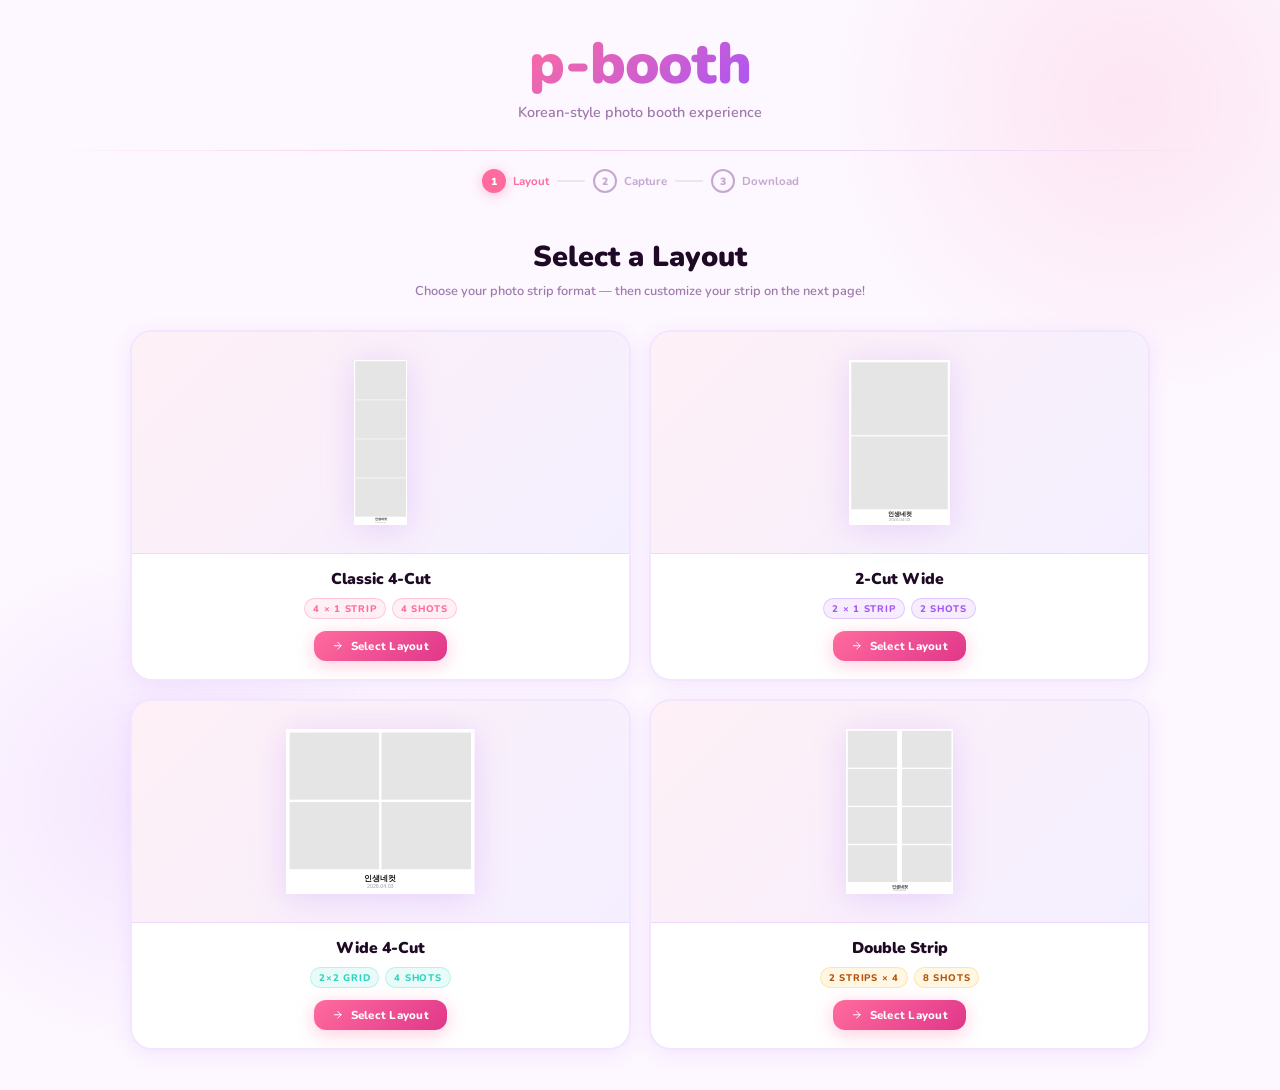
==== commit 7ab7097f: "ui+icon updates" ====
--- a/index.html
+++ b/index.html
@@ -21,11 +21,23 @@
 </head>
 <body>
 
+  <!-- ─── LANDSCAPE GATE (all pages) ─── -->
+  <div class="landscape-gate" id="landscapeGate">
+    <div class="lg-phone-wrap">
+      <div class="lg-phone"><svg viewBox="0 0 24 24" fill="none" stroke="currentColor" stroke-width="1.5" stroke-linecap="round" stroke-linejoin="round" style="width:2.4rem;height:2.4rem;"><path d="M23 19a2 2 0 0 1-2 2H3a2 2 0 0 1-2-2V8a2 2 0 0 1 2-2h4l2-3h6l2 3h4a2 2 0 0 1 2 2z"/><circle cx="12" cy="13" r="4"/></svg></div>
+      <div class="lg-arrow"><svg viewBox="0 0 24 24" fill="none" stroke="currentColor" stroke-width="2.5" stroke-linecap="round" stroke-linejoin="round" style="width:1.3rem;height:1.3rem;"><path d="M21.5 2v6h-6"/><path d="M2.5 12a10 10 0 0 1 17-7.1L21.5 8"/></svg></div>
+    </div>
+    <div class="lg-title">Landscape Recommended</div>
+    <p class="lg-sub">p-booth looks best in landscape — rotate your phone for the full experience</p>
+    <div class="lg-badge"><svg class="ico" viewBox="0 0 24 24" fill="none" stroke="currentColor" stroke-width="2" stroke-linecap="round" stroke-linejoin="round"><path d="M21.5 2v6h-6"/><path d="M2.5 12a10 10 0 0 1 17-7.1L21.5 8"/></svg> Landscape mode recommended</div>
+    <div class="landscape-gate-actions">
+      <button class="landscape-gate-dismiss" onclick="dismissLandscapeGate()">Continue in Portrait →</button>
+    </div>
+  </div>
+
   <header class="site-header">
-    <span class="eyebrow">♡ 인생네컷 스타일 ♡</span>
     <h1><span class="highlight">p-booth</span></h1>
     <p class="subtitle">Korean-style photo booth experience</p>
-    <p class="kr-label">사진 촬영 전에 레이아웃을 선택하세요</p>
     <div class="header-rule"></div>
   </header>
 
@@ -47,8 +59,33 @@
 
   </main>
 
+  <script src="js/icons.js"></script>
   <script src="js/layout.js"></script>
   <script>
+    // ── Landscape gate (soft — dismissable) ──
+    let _gateDismissed = false;
+    function isMobileTouch() {
+      return ('ontouchstart' in window || navigator.maxTouchPoints > 0) && window.innerWidth <= 900;
+    }
+    function isPortrait() {
+      if (screen.orientation?.type) return screen.orientation.type.startsWith('portrait');
+      return window.innerHeight > window.innerWidth;
+    }
+    function checkLandscape() {
+      const gate = document.getElementById('landscapeGate');
+      if (!gate || _gateDismissed) return;
+      gate.classList.toggle('visible', isMobileTouch() && isPortrait());
+    }
+    function dismissLandscapeGate() {
+      _gateDismissed = true;
+      const gate = document.getElementById('landscapeGate');
+      if (gate) gate.classList.remove('visible');
+    }
+    checkLandscape();
+    window.addEventListener('resize', checkLandscape);
+    window.addEventListener('orientationchange', () => setTimeout(checkLandscape, 300));
+    if (screen.orientation) screen.orientation.addEventListener('change', () => setTimeout(checkLandscape, 300));
+
     if ('serviceWorker' in navigator) {
       window.addEventListener('load', () => {
         navigator.serviceWorker.register('./sw.js').catch(() => {});
--- a/css/style.css
+++ b/css/style.css
@@ -222,19 +222,22 @@
 }
 .layout-card:hover .layout-preview svg { transform: scale(1.05) translateY(-2px); }
 
-.layout-info { padding: 14px 18px 18px 22px; }
+.layout-info { padding: 14px 18px 18px; text-align: center; display: flex; flex-direction: column; align-items: center; }
 .layout-info .layout-name {
   font-size: 0.98rem; font-weight: 900; color: var(--text);
-  display: flex; align-items: center; gap: 7px; flex-wrap: wrap;
-}
-.layout-info .layout-name .kr {
-  font-family: var(--font-kr); font-size: 0.75rem;
-  font-weight: 500; color: var(--text-muted);
-}
-.layout-info .layout-meta { display: flex; gap: 6px; margin: 8px 0 12px; flex-wrap: wrap; }
+  display: block; text-align: center;
+}
+.layout-info .layout-name .kr { display: none; }
+.layout-info .layout-meta { display: flex; gap: 6px; margin: 8px 0 12px; flex-wrap: wrap; justify-content: center; }
 .meta-tag {
   font-size: 0.6rem; letter-spacing: 0.08em; text-transform: uppercase;
   font-weight: 800; padding: 3px 8px; border-radius: 20px;
+}
+.layout-info .btn {
+  padding: 7px 18px;
+  font-size: 0.72rem;
+  border-radius: 12px;
+  width: auto;
 }
 .meta-tag.pink   { color: var(--pink);   background: var(--pink-dim);   border: 1.5px solid var(--pink-border); }
 .meta-tag.purple { color: var(--purple); background: var(--purple-dim); border: 1.5px solid rgba(168,85,247,.25); }
@@ -637,7 +640,10 @@
   display: flex; align-items: center; justify-content: center;
   font-size: 11px; cursor: grab;
   opacity: 0; transition: opacity .15s;
-  pointer-events: none;
+  pointer-events: auto;
+  touch-action: none;
+  user-select: none;
+  z-index: 10;
 }
 .rearrange-slot.filled:hover .rearrange-drag-handle { opacity: 1; }
 .rearrange-slot.rearrange-dragging {
@@ -766,6 +772,12 @@
 
 /* ─── RESPONSIVE / MOBILE ─── */
 @media (max-width: 768px) {
+  /* ── Scale everything down ~40% by shrinking the rem base ── */
+  /* All sizes in the app use rem/em so this proportionally reduces everything.
+     16px → 9.6px gives ~40% reduction. index.html, camera.html, result.html
+     all share this stylesheet so they stay consistent — no zoom jump on nav. */
+  html { font-size: 9.6px !important; }
+
   .page-wrapper  { padding: 0 16px; }
   .site-header   { padding: 20px 16px 0; }
 
@@ -816,6 +828,7 @@
   .upload-slot:active { transform: scale(0.98); border-color: var(--pink); }
   .rearrange-slot.filled:hover { transform: none; box-shadow: none; }
   .rearrange-slot.filled:hover .rearrange-drag-handle { opacity: 1; }
+  .rearrange-slot.filled .rearrange-drag-handle { opacity: 1; width: 32px; height: 32px; font-size: 16px; background: rgba(255,107,157,.85); border-radius: 6px; top: 3px; left: 3px; }
 }
 
 /* ═══════════════════════════════════════════════════════════════════
@@ -2009,14 +2022,14 @@
   /* ── Rearrange ── */
   .rearrange-container { padding: 10px 8px !important; }
   .rearrange-grid { grid-template-columns: repeat(2, 1fr) !important; gap: 8px !important; }
-  .rearrange-slot img { max-height: 120px !important; }
+  .rearrange-slot img { object-fit: cover !important; }
   .rearrange-actions { gap: 8px !important; padding-top: 10px !important; }
   .rearrange-actions .btn { font-size: 0.78rem !important; padding: 11px 14px !important; }
 
   /* ── Layout selection page ── */
   .layout-grid { gap: 12px !important; }
-  .layout-preview { min-height: 110px !important; padding: 14px 12px !important; }
-  .layout-preview svg { max-height: 100px !important; }
+  .layout-preview { min-height: 200px !important; padding: 20px 16px !important; }
+  .layout-preview svg { max-height: 170px !important; }
   .layout-info { padding: 10px 14px 14px !important; }
   .layout-info .layout-name { font-size: 0.88rem !important; }
   .layout-info .layout-desc { font-size: 0.68rem !important; }
@@ -2073,3 +2086,1107 @@
   .fsc-icon-btn { width: 40px !important; height: 40px !important; }
   .fsc-mode-btn { padding: 5px 10px !important; font-size: 0.62rem !important; }
 }
+
+/* ═══════════════════════════════════════════════════════════════════
+   LANDSCAPE-ONLY MOBILE — strict landscape enforcement + fit-to-screen
+   Targets touch devices in landscape orientation with short screens
+   ═══════════════════════════════════════════════════════════════════ */
+
+/* ── Landscape overlay for ALL pages ── */
+.landscape-gate {
+  position: fixed; inset: 0; z-index: 999999;
+  background: rgba(10,0,24,.97);
+  backdrop-filter: blur(16px) saturate(1.2);
+  -webkit-backdrop-filter: blur(16px);
+  display: none;
+  flex-direction: column;
+  align-items: center; justify-content: center;
+  gap: 16px; text-align: center; padding: 30px;
+}
+.landscape-gate.visible { display: flex; }
+.lg-phone-wrap { position: relative; width: 72px; height: 112px; margin-bottom: 4px; }
+.lg-phone {
+  width: 100%; height: 100%;
+  border: 3px solid rgba(255,107,157,.6);
+  border-radius: 14px;
+  background: rgba(255,107,157,.07);
+  display: flex; align-items: center; justify-content: center;
+  font-size: 1.8rem;
+  animation: lgTilt 2.4s cubic-bezier(.4,0,.2,1) infinite;
+}
+@keyframes lgTilt {
+  0%,25%  { transform: rotate(0deg); }
+  60%,85% { transform: rotate(-90deg); }
+  100%    { transform: rotate(0deg); }
+}
+.lg-arrow {
+  position: absolute; top: 50%; right: -28px;
+  font-size: 1.3rem; color: #ffb3ce;
+  animation: lgArrow 2.4s cubic-bezier(.4,0,.2,1) infinite;
+}
+@keyframes lgArrow {
+  0%,25%   { opacity: 0; transform: translateY(-50%) translateX(-5px); }
+  60%,85%  { opacity: 1; transform: translateY(-50%) translateX(0); }
+  100%     { opacity: 0; transform: translateY(-50%) translateX(-5px); }
+}
+.lg-title {
+  font-size: 1.35rem; font-weight: 900;
+  background: linear-gradient(135deg, var(--pink), var(--purple));
+  -webkit-background-clip: text; -webkit-text-fill-color: transparent;
+  background-clip: text;
+}
+.lg-sub {
+  font-size: 0.8rem; font-weight: 600;
+  color: rgba(255,255,255,.5); max-width: 250px; line-height: 1.7;
+}
+.lg-badge {
+  display: inline-flex; align-items: center; gap: 6px;
+  background: rgba(255,107,157,.14); border: 1.5px solid rgba(255,107,157,.3);
+  color: #ffb3ce; font-size: 0.68rem; font-weight: 800;
+  padding: 5px 14px; border-radius: 20px; letter-spacing: .05em;
+  font-family: var(--font-ui);
+}
+
+/* ── Mobile landscape: entire layout must fit viewport height ── */
+@media (orientation: landscape) and (max-height: 600px) and (pointer: coarse) {
+
+  /* html/body: locked to viewport, no scroll */
+  html, body {
+    height: 100%;
+    max-height: 100vh;
+    overflow: hidden !important;
+  }
+
+  /* ── INDEX PAGE: compact layout grid ── */
+  .site-header {
+    padding: 8px 12px 0 !important;
+    gap: 3px !important;
+  }
+  .site-header h1 { font-size: 1.4rem !important; }
+  .site-header .eyebrow { font-size: 0.55rem !important; padding: 3px 10px !important; }
+  .site-header .subtitle,
+  .site-header .kr-label { display: none !important; }
+  .header-rule { margin: 6px 0 0 !important; }
+  .steps { padding: 6px 0 !important; font-size: 0.6rem !important; gap: 4px !important; }
+  .steps .step-num { width: 18px !important; height: 18px !important; font-size: 0.52rem !important; }
+  .section-head { margin: 6px 0 10px !important; }
+  .section-head h2 { font-size: 1rem !important; }
+  .section-head p  { display: none !important; }
+  .layout-grid {
+    grid-template-columns: repeat(4, 1fr) !important;
+    gap: 8px !important;
+    margin-bottom: 12px !important;
+    max-width: 100% !important;
+  }
+  .page-wrapper { padding: 0 10px !important; }
+  .layout-preview { min-height: 160px !important; padding: 14px 10px !important; }
+  .layout-preview svg { max-height: 130px !important; }
+  .layout-info { padding: 6px 10px 8px !important; }
+  .layout-info .layout-name { font-size: 0.78rem !important; }
+  .layout-info .layout-desc { font-size: 0.6rem !important; }
+  .layout-info .layout-meta { display: none !important; }
+
+  /* ── CAMERA PAGE: 2-column landscape layout ── */
+  body.camera-page {
+    display: flex;
+    flex-direction: column;
+    height: 100vh;
+    overflow: hidden;
+  }
+
+  body.camera-page .top-bar {
+    height: 40px !important;
+    padding: 0 10px !important;
+    flex-shrink: 0;
+  }
+  body.camera-page .top-bar-logo { font-size: 1rem !important; }
+  body.camera-page .top-bar-steps { font-size: 0.55rem !important; gap: 3px !important; }
+  body.camera-page .top-bar-steps span { display: none !important; }
+  body.camera-page .top-bar-steps .step-num { width: 18px !important; height: 18px !important; }
+
+  body.camera-page .mode-toggle-wrap {
+    padding: 4px 8px 0 !important;
+    flex-shrink: 0;
+  }
+  body.camera-page .mode-toggle { width: 100%; }
+  body.camera-page .mode-btn {
+    flex: 1;
+    padding: 5px 8px !important;
+    font-size: 0.64rem !important;
+  }
+
+  body.camera-page main {
+    flex: 1;
+    min-height: 0;
+    overflow: hidden;
+  }
+
+  /* 2-column: camera main | right preview panel */
+  body.camera-page .camera-layout {
+    display: flex !important;
+    flex-direction: row !important;
+    height: 100% !important;
+    padding: 4px 6px !important;
+    gap: 6px !important;
+  }
+
+  body.camera-page .camera-left-panel  { display: none !important; }
+
+  /* Show right panel as visible strip preview */
+  body.camera-page .camera-right-panel {
+    display: flex !important;
+    flex-direction: column;
+    width: 200px !important;
+    min-width: 180px !important;
+    flex-shrink: 0;
+    overflow: hidden;
+  }
+  body.camera-page .camera-right-panel .sidebar-panel {
+    flex: 1;
+    padding: 8px !important;
+    overflow: hidden;
+    display: flex;
+    flex-direction: column;
+  }
+  body.camera-page .camera-right-panel .sidebar-panel h3 {
+    font-size: 0.65rem !important;
+    margin-bottom: 4px !important;
+    flex-shrink: 0;
+  }
+  body.camera-page .camera-right-panel .live-preview-wrap {
+    flex: 1;
+    min-height: 0;
+    align-items: flex-start !important;
+  }
+  body.camera-page .camera-right-panel .live-preview-wrap canvas {
+    width: 100% !important;
+    height: auto !important;
+    max-height: 100% !important;
+    display: block !important;
+  }
+
+  body.camera-page .camera-main {
+    flex: 1;
+    min-width: 0;
+    display: flex;
+    flex-direction: column;
+    overflow: hidden;
+    min-height: 0;
+  }
+
+  /* Camera mode view: viewfinder + slim controls */
+  body.camera-page #cameraModeView {
+    flex: 1;
+    min-height: 0;
+    overflow: hidden;
+  }
+  body.camera-page .camera-viewfinder {
+    flex: 1 !important;
+    width: 100% !important;
+    aspect-ratio: unset !important;
+    max-height: none !important;
+    height: auto !important;
+  }
+  body.camera-page .shot-progress {
+    padding: 2px 6px 0 !important;
+    margin-top: 2px !important;
+    flex-shrink: 0;
+  }
+  body.camera-page .shot-bar-track { height: 3px !important; border-radius: 2px !important; }
+  body.camera-page .shot-labels { font-size: 0.58rem !important; margin-top: 1px !important; }
+  body.camera-page .status-msg {
+    font-size: 0.62rem !important;
+    padding: 2px 6px !important;
+    min-height: 20px !important;
+    flex-shrink: 0;
+  }
+  body.camera-page .mobile-thumbs {
+    margin-top: 3px !important;
+    gap: 4px !important;
+  }
+  body.camera-page .mobile-thumbs img {
+    width: 32px !important;
+    height: 32px !important;
+    border-radius: 5px !important;
+  }
+  body.camera-page .camera-controls {
+    padding: 3px 4px 0 !important;
+    gap: 5px !important;
+    flex-wrap: nowrap !important;
+    flex-shrink: 0;
+  }
+  body.camera-page .camera-controls .btn-lg {
+    padding: 8px 10px !important;
+    font-size: 0.68rem !important;
+  }
+  body.camera-page .mobile-customize-btn,
+  body.camera-page .camera-controls a.btn {
+    flex: 0 0 36px !important;
+    width: 36px !important;
+    padding: 8px 0 !important;
+    font-size: 0.9rem !important;
+  }
+
+  /* Upload mode: grid with more columns, compact */
+  body.camera-page #uploadModeView {
+    flex: 1;
+    overflow-y: auto;
+    -webkit-overflow-scrolling: touch;
+  }
+  body.camera-page .upload-mode-container { padding: 6px !important; }
+  body.camera-page .upload-header { margin-bottom: 8px !important; gap: 8px !important; }
+  body.camera-page .upload-header-icon { font-size: 1.4rem !important; }
+  body.camera-page .upload-header h3 { font-size: 0.82rem !important; }
+  body.camera-page .upload-header p  { font-size: 0.62rem !important; }
+  body.camera-page .upload-slots-grid {
+    grid-template-columns: repeat(4, 1fr) !important;
+    gap: 5px !important;
+  }
+  body.camera-page .upload-slot { min-height: 60px !important; font-size: 0.62rem !important; }
+  body.camera-page .upload-bulk-wrap { margin-bottom: 6px !important; }
+  body.camera-page .upload-bulk-btn { font-size: 0.68rem !important; padding: 8px 12px !important; }
+  body.camera-page #uploadContinueBtn { margin-top: 8px !important; padding: 10px !important; font-size: 0.75rem !important; }
+
+  /* Rearrange mode: compact grid */
+  body.camera-page #rearrangeView {
+    flex: 1;
+    overflow-y: auto;
+    -webkit-overflow-scrolling: touch;
+  }
+  body.camera-page .rearrange-container { padding: 6px !important; }
+  body.camera-page .rearrange-header-row { margin-bottom: 8px !important; gap: 8px !important; }
+  body.camera-page .rearrange-header-icon { font-size: 1.4rem !important; }
+  body.camera-page .rearrange-container h3 { font-size: 0.82rem !important; }
+  body.camera-page .rearrange-container p  { font-size: 0.62rem !important; }
+  body.camera-page .rearrange-grid {
+    grid-template-columns: repeat(4, 1fr) !important;
+    gap: 6px !important;
+  }
+  body.camera-page .rearrange-slot img { object-fit: cover !important; }
+  body.camera-page .rearrange-drag-hint { font-size: 0.58rem !important; padding: 4px 0 !important; }
+  body.camera-page .rearrange-actions {
+    gap: 6px !important;
+    padding-top: 6px !important;
+    flex-direction: row !important;
+  }
+  body.camera-page .rearrange-actions .btn {
+    width: auto !important;
+    padding: 8px 14px !important;
+    font-size: 0.7rem !important;
+  }
+
+  /* Sticker panel compact */
+  body.camera-page #stickerPanel { padding: 6px !important; margin: 4px 0 !important; }
+  body.camera-page .sticker-grid { grid-template-columns: repeat(8, 1fr) !important; gap: 3px !important; }
+  body.camera-page .sticker-btn  { font-size: 1.1rem !important; padding: 3px !important; }
+
+  /* ── RESULT PAGE ── */
+  body.result-page main {
+    overflow-y: auto !important;
+  }
+  .result-layout {
+    display: grid !important;
+    grid-template-columns: 1fr auto !important;
+    grid-template-rows: auto 1fr auto !important;
+    gap: 8px !important;
+    padding: 6px 10px !important;
+    height: 100% !important;
+    overflow: hidden !important;
+    align-items: start;
+  }
+  .result-layout .section-head {
+    grid-column: 1 / -1;
+    margin: 0 0 4px !important;
+  }
+  .result-layout .section-head h2 { font-size: 0.95rem !important; }
+  .result-layout .section-head p  { font-size: 0.65rem !important; margin-top: 2px !important; }
+  .strip-frame {
+    grid-column: 1;
+    grid-row: 2;
+    overflow: hidden;
+    display: flex;
+    align-items: center;
+    justify-content: center;
+    max-height: calc(100vh - 40px - 50px - 20px) !important;
+  }
+  .strip-frame canvas,
+  .strip-frame img {
+    max-height: calc(100vh - 40px - 50px - 20px) !important;
+    max-width: 100% !important;
+    width: auto !important;
+  }
+  .result-sidebar {
+    grid-column: 2;
+    grid-row: 2;
+    display: flex;
+    flex-direction: column;
+    gap: 6px;
+    min-width: 150px;
+    max-width: 180px;
+    overflow-y: auto;
+    -webkit-overflow-scrolling: touch;
+    max-height: calc(100vh - 50px - 20px);
+  }
+  /* Sticker panel: limit its height so it doesn't push buttons off screen */
+  .sticker-panel-wrap {
+    flex-shrink: 1;
+    min-height: 0;
+    overflow-y: auto;
+  }
+  /* Action buttons: never shrink, always fully visible */
+  .result-actions {
+    flex-shrink: 0 !important;
+  }
+  .confetti-msg { font-size: 0.68rem !important; }
+  .result-actions {
+    flex-direction: column !important;
+    gap: 5px !important;
+  }
+  .result-actions .btn {
+    padding: 8px 12px !important;
+    font-size: 0.68rem !important;
+    min-width: unset !important;
+    flex: none !important;
+    width: 100% !important;
+  }
+}
+
+/* ── Touch-friendly upload slots ── */
+@media (pointer: coarse) {
+  /* Show tap-to-upload hint instead of drag hint on touch devices */
+  .upload-slot-reorder-hint { display: none !important; }
+  .touch-reorder-hint { display: block !important; }
+
+  /* Make upload slots easier to tap */
+  .upload-slot { min-height: 100px; cursor: pointer; }
+  .drag-handle  { display: none !important; } /* hide desktop drag handle */
+  .touch-handle {
+    display: flex !important;
+    position: absolute; top: 5px; left: 5px; z-index: 10;
+    width: 20px; height: 20px; border-radius: 4px;
+    background: rgba(255,107,157,.6); color: #fff;
+    align-items: center; justify-content: center;
+    font-size: 10px;
+  }
+  .upload-slot:not(.filled) .touch-handle { display: none !important; }
+}
+
+
+/* ── Sticker panel on result page ── */
+.sticker-panel-wrap {
+  background: rgba(168,85,247,.05);
+  border: 1.5px solid rgba(168,85,247,.15);
+  border-radius: var(--radius);
+  padding: 10px 12px;
+  margin-bottom: 8px;
+}
+.sticker-panel-wrap .sticker-panel-header {
+  display: flex;
+  align-items: center;
+  gap: 8px;
+  margin-bottom: 8px;
+  flex-wrap: wrap;
+}
+.sticker-panel-wrap .sticker-panel-title {
+  font-size: 0.78rem;
+  font-weight: 900;
+  color: var(--text);
+}
+.sticker-panel-wrap .sticker-panel-hint {
+  font-size: 0.62rem;
+  color: var(--text-muted);
+  font-weight: 600;
+}
+.sticker-panel-wrap .sticker-cat-tabs {
+  display: flex;
+  gap: 4px;
+  flex-wrap: wrap;
+  margin-bottom: 8px;
+}
+.sticker-panel-wrap .sticker-grid {
+  display: grid;
+  grid-template-columns: repeat(6, 1fr);
+  gap: 4px;
+}
+
+/* Result page: strip-frame relative for sticker overlay */
+#stripFrame {
+  position: relative;
+}
+#stripFrame #stickerLayer {
+  position: absolute;
+  top: 0; left: 0;
+  pointer-events: auto;
+  overflow: hidden;
+}
+
+/* Result sidebar layout: sticker panel + actions in a column */
+.result-sidebar {
+  display: flex;
+  flex-direction: column;
+  gap: 8px;
+  overflow-y: auto;
+  -webkit-overflow-scrolling: touch;
+}
+
+/* Landscape mobile: result sidebar sticker panel compact */
+@media (orientation: landscape) and (max-height: 600px) and (pointer: coarse) {
+  .sticker-panel-wrap { padding: 6px 8px !important; margin-bottom: 4px !important; }
+  .sticker-panel-wrap .sticker-panel-hint { display: none !important; }
+  .sticker-panel-wrap .sticker-grid { grid-template-columns: repeat(4, 1fr) !important; gap: 3px !important; }
+  .sticker-item-btn { font-size: 1.1rem !important; padding: 3px !important; }
+  .sticker-cat-btn  { padding: 3px 7px !important; font-size: 0.65rem !important; }
+}
+
+
+/* ═══════════════════════════════════════════════════════════════════
+   PORTRAIT MOBILE — Full portrait support, dismissable gates
+   Supports 320px–480px screen widths (common phone portrait sizes)
+   ═══════════════════════════════════════════════════════════════════ */
+
+/* ── Landscape gate: soft warning with dismiss button ── */
+.landscape-gate-actions {
+  margin-top: 10px;
+  display: flex;
+  flex-direction: column;
+  align-items: center;
+  gap: 8px;
+}
+.landscape-gate-dismiss {
+  padding: 11px 26px;
+  border-radius: 50px;
+  border: 1.5px solid rgba(255, 255, 255, 0.28);
+  background: rgba(255, 255, 255, 0.1);
+  color: rgba(255, 255, 255, 0.75);
+  font-size: 0.78rem;
+  font-weight: 700;
+  cursor: pointer;
+  font-family: var(--font-ui);
+  letter-spacing: 0.02em;
+  transition: background 0.18s, border-color 0.18s;
+  -webkit-tap-highlight-color: transparent;
+  touch-action: manipulation;
+  min-height: 44px;
+  display: inline-flex;
+  align-items: center;
+  justify-content: center;
+}
+.landscape-gate-dismiss:hover  { background: rgba(255, 255, 255, 0.18); border-color: rgba(255, 255, 255, 0.45); }
+.landscape-gate-dismiss:active { background: rgba(255, 255, 255, 0.25); transform: scale(0.97); }
+
+/* Camera page overlay dismiss uses same class */
+#landscapeOverlay .landscape-gate-dismiss { margin-top: 4px; }
+
+
+/* ═══════════════════════════════════════════════════════════════════
+   PORTRAIT RESULT PAGE — single-column scrollable layout
+   ═══════════════════════════════════════════════════════════════════ */
+
+@media (max-width: 768px) and (orientation: portrait) {
+
+  /* Allow full-page scroll in portrait */
+  body.result-page {
+    min-height: 100vh;
+    overflow-y: auto !important;
+    height: auto !important;
+  }
+  body.result-page main {
+    overflow: visible !important;
+    flex: none !important;
+    min-height: 0 !important;
+    display: block !important;
+    height: auto !important;
+  }
+
+  /* Single-column result layout, scrollable */
+  .result-layout {
+    display: flex !important;
+    flex-direction: column !important;
+    height: auto !important;
+    overflow: visible !important;
+    padding: 12px 14px 32px !important;
+    gap: 14px !important;
+    max-width: 100% !important;
+  }
+
+  /* Strip fills most of the width, height-constrained to not dominate */
+  .strip-frame {
+    grid-column: unset !important;
+    grid-row: unset !important;
+    max-height: none !important;
+    width: 100% !important;
+    padding: 12px !important;
+    border-radius: var(--radius-lg) !important;
+    /* Center the canvas inside */
+    display: flex !important;
+    align-items: center !important;
+    justify-content: center !important;
+    box-sizing: border-box !important;
+  }
+  .strip-frame canvas,
+  .strip-frame img {
+    max-width: 100% !important;
+    max-height: 50vh !important;
+    width: auto !important;
+    height: auto !important;
+    object-fit: contain !important;
+  }
+
+  /* Sidebar stacks below strip */
+  .result-sidebar {
+    grid-column: unset !important;
+    grid-row: unset !important;
+    display: flex !important;
+    flex-direction: column !important;
+    gap: 10px !important;
+    overflow: visible !important;
+    min-width: unset !important;
+    max-width: unset !important;
+    width: 100% !important;
+  }
+
+  /* Action buttons: 2-up grid on portrait */
+  .result-actions {
+    display: grid !important;
+    grid-template-columns: 1fr 1fr !important;
+    gap: 8px !important;
+  }
+  /* Download button spans full width — most important action */
+  .result-actions #downloadBtn {
+    grid-column: 1 / -1 !important;
+    min-height: 52px !important;
+    font-size: 0.9rem !important;
+  }
+  .result-actions .btn {
+    min-height: 46px !important;
+    font-size: 0.78rem !important;
+    padding: 12px 14px !important;
+    text-align: center !important;
+    width: auto !important;
+    min-width: unset !important;
+    flex: unset !important;
+  }
+
+  /* Confetti message */
+  .confetti-msg { text-align: center !important; font-size: 0.8rem !important; }
+
+  /* Sticker panel compact */
+  #stickerPanel { margin: 4px 0 0 !important; }
+  .sticker-panel-wrap { padding: 10px !important; }
+  .sticker-grid { grid-template-columns: repeat(8, 1fr) !important; gap: 4px !important; }
+  .sticker-item-btn { font-size: 1.25rem !important; }
+}
+
+
+/* ═══════════════════════════════════════════════════════════════════
+   PORTRAIT CAMERA PAGE — viewfinder + controls fit in portrait
+   ═══════════════════════════════════════════════════════════════════ */
+
+@media (max-width: 768px) and (orientation: portrait) {
+
+  body.camera-page {
+    min-height: 100vh;
+    overflow-y: auto !important;
+    height: auto !important;
+  }
+  body.camera-page main {
+    overflow: visible !important;
+    flex: none !important;
+    height: auto !important;
+  }
+
+  /* Camera layout: single column, auto height */
+  .camera-layout {
+    height: auto !important;
+    overflow: visible !important;
+  }
+
+  /* Viewfinder: natural 4:3 aspect, no height cap */
+  .camera-viewfinder {
+    flex: none !important;
+    aspect-ratio: 4 / 3 !important;
+    max-height: none !important;
+    width: 100% !important;
+  }
+
+  /* Camera mode view: natural column flow */
+  #cameraModeView {
+    overflow: visible !important;
+    flex: none !important;
+  }
+
+  /* Upload / rearrange: always scrollable */
+  #uploadModeView,
+  #rearrangeView {
+    overflow-y: auto !important;
+    max-height: calc(100vh - 110px) !important;
+    -webkit-overflow-scrolling: touch !important;
+  }
+}
+
+
+/* ═══════════════════════════════════════════════════════════════════
+   PORTRAIT INDEX PAGE — layout grid in portrait
+   ═══════════════════════════════════════════════════════════════════ */
+
+@media (max-width: 768px) and (orientation: portrait) {
+
+  /* Single-column layout grid, well sized */
+  .layout-grid {
+    grid-template-columns: 1fr !important;
+    max-width: 440px !important;
+    margin-left: auto !important;
+    margin-right: auto !important;
+  }
+
+  /* Taller preview for portrait cards */
+  .layout-preview {
+    min-height: 170px !important;
+    padding: 20px 16px !important;
+  }
+  .layout-preview svg { max-height: 130px !important; }
+}
+
+
+/* ═══════════════════════════════════════════════════════════════════
+   UNIVERSAL TOUCH TARGET IMPROVEMENTS (all mobile)
+   ═══════════════════════════════════════════════════════════════════ */
+
+@media (pointer: coarse) {
+
+  /* All buttons: 44px minimum touch target */
+  .btn {
+    min-height: 44px !important;
+    touch-action: manipulation;
+  }
+  .btn-lg {
+    min-height: 50px !important;
+    padding: 13px 24px !important;
+  }
+
+  /* Mode toggle buttons */
+  .mode-btn { min-height: 44px !important; }
+
+  /* Layout cards: active state */
+  .layout-card { -webkit-tap-highlight-color: transparent; }
+
+  /* Sidebar swatches: easier to tap */
+  .sidebar-swatch, .ms-swatch {
+    min-width: 32px !important;
+    min-height: 32px !important;
+  }
+
+  /* Sticker buttons */
+  .sticker-item-btn {
+    min-height: 36px !important;
+    min-width: 36px !important;
+  }
+  .sticker-cat-btn {
+    min-height: 36px !important;
+    padding: 6px 14px !important;
+  }
+
+  /* Top bar back button */
+  .top-bar-back {
+    min-height: 36px !important;
+    padding: 8px 14px !important;
+    display: inline-flex !important;
+    align-items: center !important;
+  }
+
+  /* Upload bulk button */
+  .upload-bulk-btn { min-height: 46px !important; }
+
+  /* Continue / build strip buttons */
+  #uploadContinueBtn,
+  #buildStripBtn {
+    min-height: 50px !important;
+  }
+}
+
+
+/* ═══════════════════════════════════════════════════════════════════
+   SMALL PHONE PORTRAIT  (≤ 390px)
+   ═══════════════════════════════════════════════════════════════════ */
+
+@media (max-width: 390px) and (orientation: portrait) {
+
+  /* Tighter header */
+  .site-header { padding: 14px 12px 0 !important; gap: 4px !important; }
+  .site-header h1 { font-size: 1.75rem !important; }
+  .site-header .subtitle { font-size: 0.72rem !important; }
+  .site-header .kr-label { font-size: 0.62rem !important; }
+  .header-rule { margin: 10px 0 0 !important; }
+
+  /* Compact steps */
+  .steps { font-size: 0.6rem !important; padding: 10px 0 !important; gap: 4px !important; }
+  .steps .step-num { width: 20px !important; height: 20px !important; font-size: 0.52rem !important; }
+
+  /* Section head */
+  .section-head { margin: 12px 0 16px !important; }
+  .section-head h2 { font-size: 1.05rem !important; }
+
+  /* Mode toggle */
+  .mode-btn { padding: 9px 8px !important; font-size: 0.68rem !important; }
+
+  /* Camera controls cramped */
+  .camera-controls { gap: 5px !important; }
+  .camera-controls .btn { font-size: 0.72rem !important; padding: 10px 8px !important; }
+
+  /* Result page action buttons */
+  .result-actions { grid-template-columns: 1fr !important; }
+  .result-actions .btn { grid-column: 1 / -1 !important; }
+
+  /* Top bar */
+  .top-bar-logo { font-size: 1rem !important; }
+}
+
+
+/* ═══════════════════════════════════════════════════════════════════
+   BOTTOM CONTROL DOCK — camera page portrait
+   Pins controls at bottom so they're always reachable with one hand
+   ═══════════════════════════════════════════════════════════════════ */
+
+@media (max-width: 768px) and (orientation: portrait) {
+
+  /* Pin camera-controls to bottom of viewport */
+  .camera-controls {
+    position: sticky !important;
+    bottom: 0 !important;
+    left: 0 !important;
+    right: 0 !important;
+    background: rgba(253, 247, 255, 0.96) !important;
+    backdrop-filter: blur(12px) !important;
+    -webkit-backdrop-filter: blur(12px) !important;
+    border-top: 1.5px solid var(--border) !important;
+    padding: 10px 12px max(10px, env(safe-area-inset-bottom, 10px)) !important;
+    margin: 0 -10px !important;  /* bleed past container padding */
+    z-index: 50 !important;
+    gap: 8px !important;
+    align-items: center !important;
+  }
+
+  /* Start / main action button: flex-grow */
+  .camera-controls #startBtn,
+  .camera-controls #pauseBtn {
+    flex: 1 1 auto !important;
+    min-height: 50px !important;
+    font-size: 0.82rem !important;
+  }
+
+  /* Icon-only secondary buttons: fixed size */
+  .camera-controls a.btn,
+  .mobile-only-btn {
+    flex: 0 0 50px !important;
+    width: 50px !important;
+    height: 50px !important;
+    padding: 0 !important;
+    font-size: 1.15rem !important;
+    border-radius: 14px !important;
+    display: inline-flex !important;
+    align-items: center !important;
+    justify-content: center !important;
+  }
+
+  /* Shot progress: don't get clipped by dock */
+  #cameraModeView .shot-progress { padding-bottom: 4px !important; }
+}
+
+
+/* ═══════════════════════════════════════════════════════════════════
+   MODE TOGGLE WRAP — portrait improvements
+   ═══════════════════════════════════════════════════════════════════ */
+
+@media (max-width: 768px) and (orientation: portrait) {
+
+  .mode-toggle-wrap {
+    padding: 8px 10px 0 !important;
+    gap: 6px !important;
+    align-items: stretch !important;
+  }
+  .mode-toggle { flex: 1 !important; }
+  .mode-btn {
+    flex: 1 !important;
+    text-align: center !important;
+    white-space: nowrap !important;
+    overflow: hidden !important;
+    text-overflow: ellipsis !important;
+    padding: 10px 8px !important;
+    font-size: 0.72rem !important;
+  }
+
+  /* Floating action buttons next to mode toggle */
+  .mobile-only-btn {
+    flex: 0 0 46px !important;
+    width: 46px !important;
+    height: 46px !important;
+    padding: 0 !important;
+    font-size: 1.1rem !important;
+    border-radius: 12px !important;
+    display: inline-flex !important;
+    align-items: center !important;
+    justify-content: center !important;
+  }
+}
+
+
+/* ═══════════════════════════════════════════════════════════════════
+   TOP BAR — portrait mobile improvements
+   ═══════════════════════════════════════════════════════════════════ */
+
+@media (max-width: 768px) and (orientation: portrait) {
+
+  .top-bar {
+    padding: 0 12px !important;
+    height: 50px !important;
+    /* Add safe-area for notch phones */
+    padding-top: env(safe-area-inset-top, 0px) !important;
+    height: calc(50px + env(safe-area-inset-top, 0px)) !important;
+  }
+  .top-bar-logo { font-size: 1.15rem !important; }
+
+  /* Steps: show numbers only on very small screens */
+  .top-bar-steps { gap: 5px !important; font-size: 0.62rem !important; }
+  .top-bar-steps .divider { width: 14px !important; }
+
+  /* Back link: compact */
+  .top-bar-back {
+    font-size: 0.68rem !important;
+    padding: 6px 10px !important;
+    display: inline-flex !important;
+    align-items: center !important;
+  }
+}
+
+/* Ultra-small: hide step labels */
+@media (max-width: 360px) {
+  .top-bar-steps span { display: none !important; }
+  .top-bar-steps .step-num { font-size: 0.52rem !important; }
+}
+
+
+/* ═══════════════════════════════════════════════════════════════════
+   UPLOAD & REARRANGE — portrait improvements
+   ═══════════════════════════════════════════════════════════════════ */
+
+@media (max-width: 768px) and (orientation: portrait) {
+
+  .upload-mode-container,
+  .rearrange-container {
+    padding: 12px !important;
+    border-radius: var(--radius-lg) !important;
+  }
+
+  /* 2-column grids for portrait */
+  .upload-slots-grid {
+    grid-template-columns: repeat(2, 1fr) !important;
+    gap: 10px !important;
+  }
+  .rearrange-grid {
+    grid-template-columns: repeat(2, 1fr) !important;
+    gap: 10px !important;
+  }
+
+  /* For 8-shot layouts: 3 columns */
+  .upload-slots-grid.cols-4 {
+    grid-template-columns: repeat(3, 1fr) !important;
+  }
+
+  /* Larger upload slots */
+  .upload-slot { min-height: 100px !important; }
+
+  /* Upload continue button */
+  #uploadContinueBtn {
+    margin-top: 14px !important;
+    width: 100% !important;
+    min-height: 50px !important;
+    font-size: 0.84rem !important;
+  }
+
+  /* Rearrange actions: full-width column */
+  .rearrange-actions {
+    flex-direction: column !important;
+    gap: 8px !important;
+  }
+  .rearrange-actions .btn {
+    width: 100% !important;
+    min-height: 46px !important;
+  }
+}
+
+
+/* ═══════════════════════════════════════════════════════════════════
+   MOBILE THUMBS — portrait strip
+   ═══════════════════════════════════════════════════════════════════ */
+
+@media (max-width: 768px) and (orientation: portrait) {
+  .mobile-thumbs {
+    display: flex !important;
+    gap: 6px !important;
+    justify-content: center !important;
+    flex-wrap: wrap !important;
+    margin: 8px 0 2px !important;
+  }
+  .mobile-thumbs img {
+    width: 48px !important;
+    height: 48px !important;
+    border-radius: 8px !important;
+    object-fit: cover !important;
+    border: 2px solid var(--pink-border) !important;
+  }
+}
+
+
+/* ═══════════════════════════════════════════════════════════════════
+   TYPOGRAPHY SCALING — clamp()-based responsive text
+   ═══════════════════════════════════════════════════════════════════ */
+
+@media (max-width: 768px) {
+
+  /* Fluid heading sizes */
+  .section-head h2 {
+    font-size: clamp(1rem, 4vw, 1.4rem) !important;
+  }
+  .section-head p {
+    font-size: clamp(0.68rem, 2.5vw, 0.8rem) !important;
+  }
+
+  /* Status messages */
+  .status-msg {
+    font-size: clamp(0.65rem, 2.2vw, 0.78rem) !important;
+  }
+
+  /* Layout card names */
+  .layout-info .layout-name {
+    font-size: clamp(0.82rem, 3vw, 0.98rem) !important;
+  }
+
+  /* Button text */
+  .btn-lg {
+    font-size: clamp(0.75rem, 2.8vw, 0.88rem) !important;
+  }
+}
+
+
+/* ═══════════════════════════════════════════════════════════════════
+   FSC OVERLAY — safe-area & portrait improvements
+   ═══════════════════════════════════════════════════════════════════ */
+
+/* Ensure FSC fills portrait screens correctly */
+@media (orientation: portrait) {
+  #fullscreenCameraOverlay {
+    /* Portrait: use dvh for better mobile viewport handling */
+    height: 100dvh;
+  }
+  /* Larger shutter in portrait for easy tapping */
+  .fsc-shutter,
+  .fsc-shutter-ring {
+    width: 92px !important;
+    height: 92px !important;
+  }
+  .fsc-shutter-inner { width: 74px !important; height: 74px !important; }
+  .fsc-shutter::after { width: 92px !important; height: 92px !important; }
+
+  /* Thumbs go horizontal across the bottom in portrait */
+  .fsc-thumb-strip {
+    flex-direction: row !important;
+    gap: 6px !important;
+    max-height: none !important;
+    max-width: 56px !important;
+    overflow: hidden !important;
+    flex-wrap: nowrap !important;
+  }
+  .fsc-thumb { width: 44px !important; height: 44px !important; }
+}
+
+
+/* ═══════════════════════════════════════════════════════════════════
+   SAFE-AREA SUPPORT — notch + home indicator
+   ═══════════════════════════════════════════════════════════════════ */
+
+@supports (padding: env(safe-area-inset-bottom)) {
+  /* Camera controls dock respects home indicator */
+  .camera-controls {
+    padding-bottom: max(10px, env(safe-area-inset-bottom)) !important;
+  }
+  /* Bottom sheet */
+  .mobile-sheet {
+    padding-bottom: max(20px, env(safe-area-inset-bottom)) !important;
+  }
+  /* Result page actions at bottom */
+  .result-actions {
+    padding-bottom: max(4px, env(safe-area-inset-bottom)) !important;
+  }
+}
+
+
+/* ═══════════════════════════════════════════════════════════════════
+   SCROLLBAR HIDING on mobile (aesthetics)
+   ═══════════════════════════════════════════════════════════════════ */
+
+@media (max-width: 768px) {
+  .result-layout::-webkit-scrollbar,
+  .mobile-sheet-body::-webkit-scrollbar,
+  #uploadModeView::-webkit-scrollbar,
+  #rearrangeView::-webkit-scrollbar,
+  .camera-left-panel::-webkit-scrollbar {
+    display: none;
+  }
+  .result-layout,
+  .mobile-sheet-body,
+  #uploadModeView,
+  #rearrangeView,
+  .camera-left-panel {
+    scrollbar-width: none;
+    -ms-overflow-style: none;
+  }
+}
+
+
+/* ═══════════════════════════════════════════════════════════════════
+   NO HORIZONTAL SCROLL guard
+   ═══════════════════════════════════════════════════════════════════ */
+
+@media (max-width: 768px) {
+  html, body {
+    max-width: 100vw !important;
+    overflow-x: hidden !important;
+  }
+  .page-wrapper,
+  .camera-layout,
+  .result-layout,
+  .upload-mode-container,
+  .rearrange-container {
+    box-sizing: border-box !important;
+    max-width: 100% !important;
+  }
+}
+
+/* ─── SVG ICON SYSTEM ────────────────────────────────────────────── */
+.ico {
+  display: inline-block;
+  width: 1em;
+  height: 1em;
+  vertical-align: -0.125em;
+  flex-shrink: 0;
+}
+/* Larger icon used standalone (ready state, error state, etc.) */
+.ico-lg {
+  width: 2.8rem;
+  height: 2.8rem;
+  display: block;
+  margin: 0 auto 8px;
+}
+/* Icon inside a coloured circle badge */
+.ico-badge {
+  width: 2.4rem;
+  height: 2.4rem;
+  display: flex;
+  align-items: center;
+  justify-content: center;
+  border-radius: 50%;
+  background: var(--pink-dim);
+  color: var(--pink);
+  flex-shrink: 0;
+}
+.ico-badge .ico { width: 1.2rem; height: 1.2rem; }
